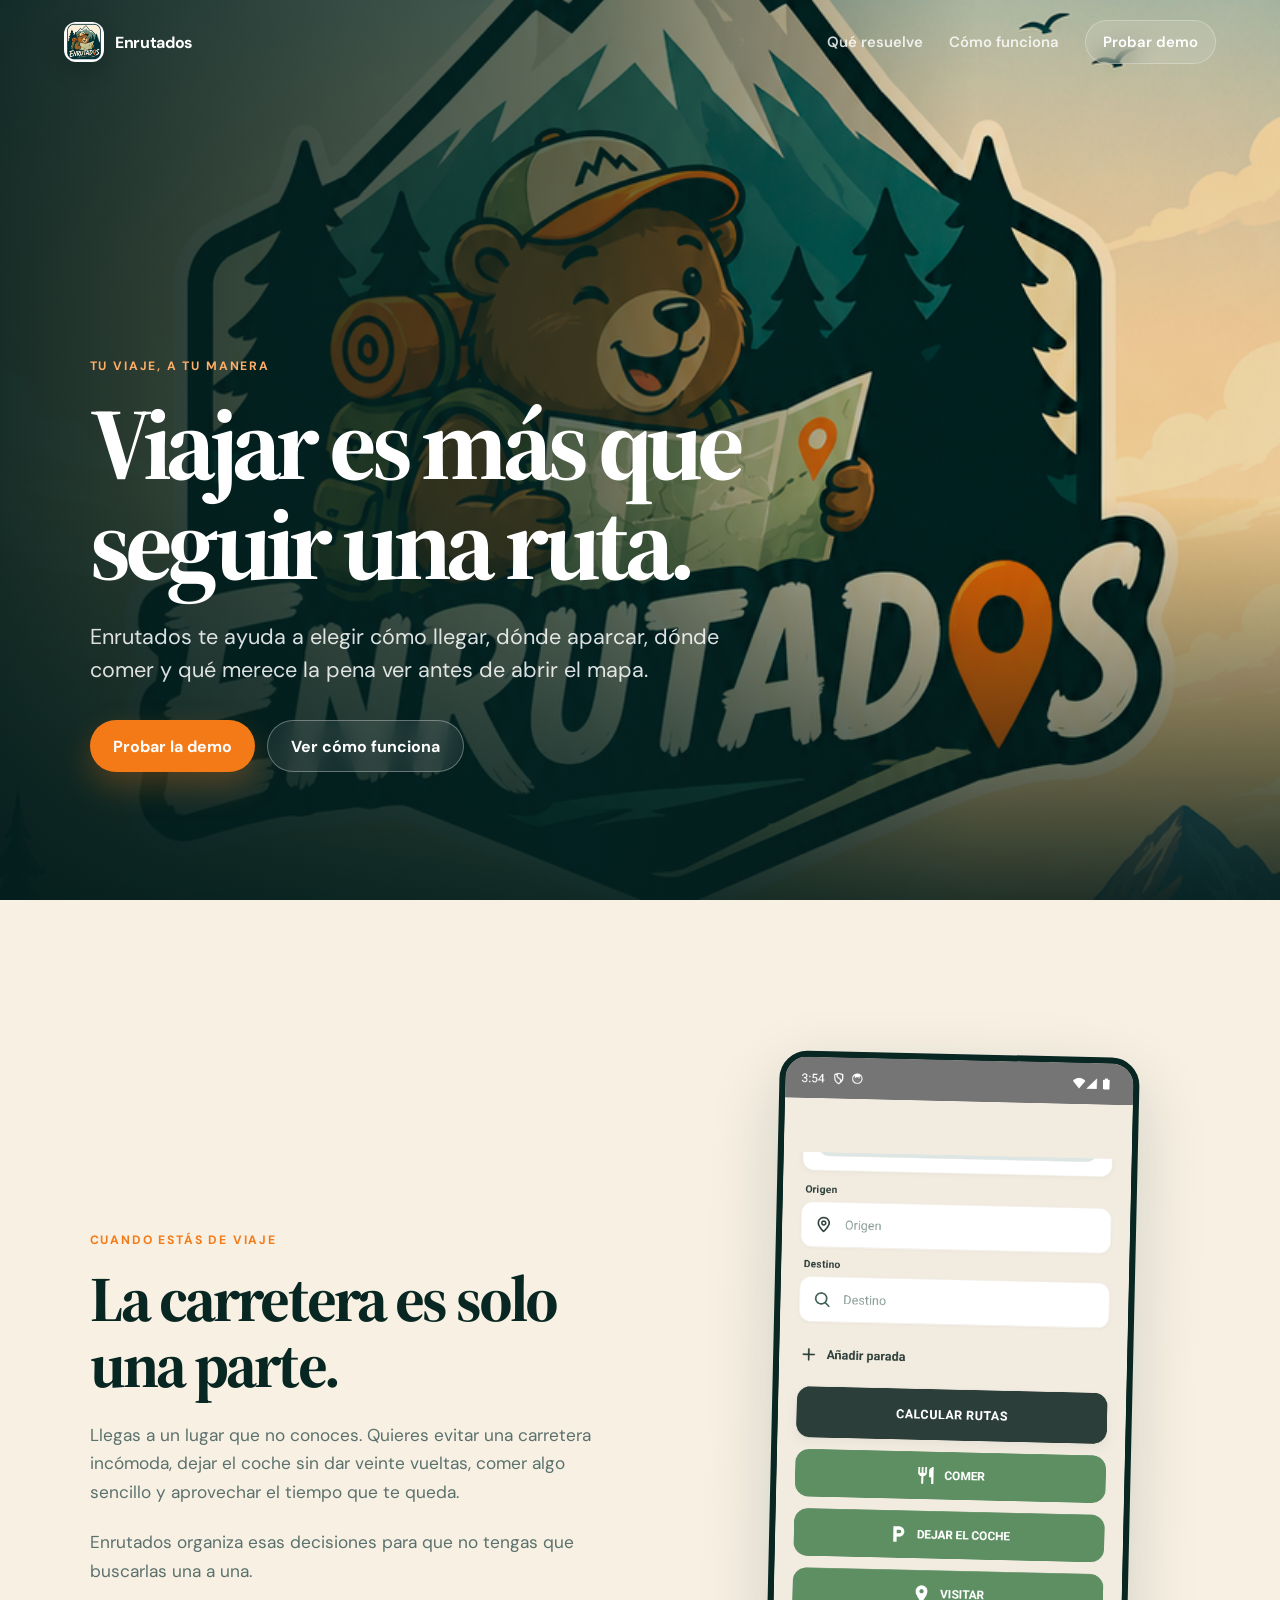
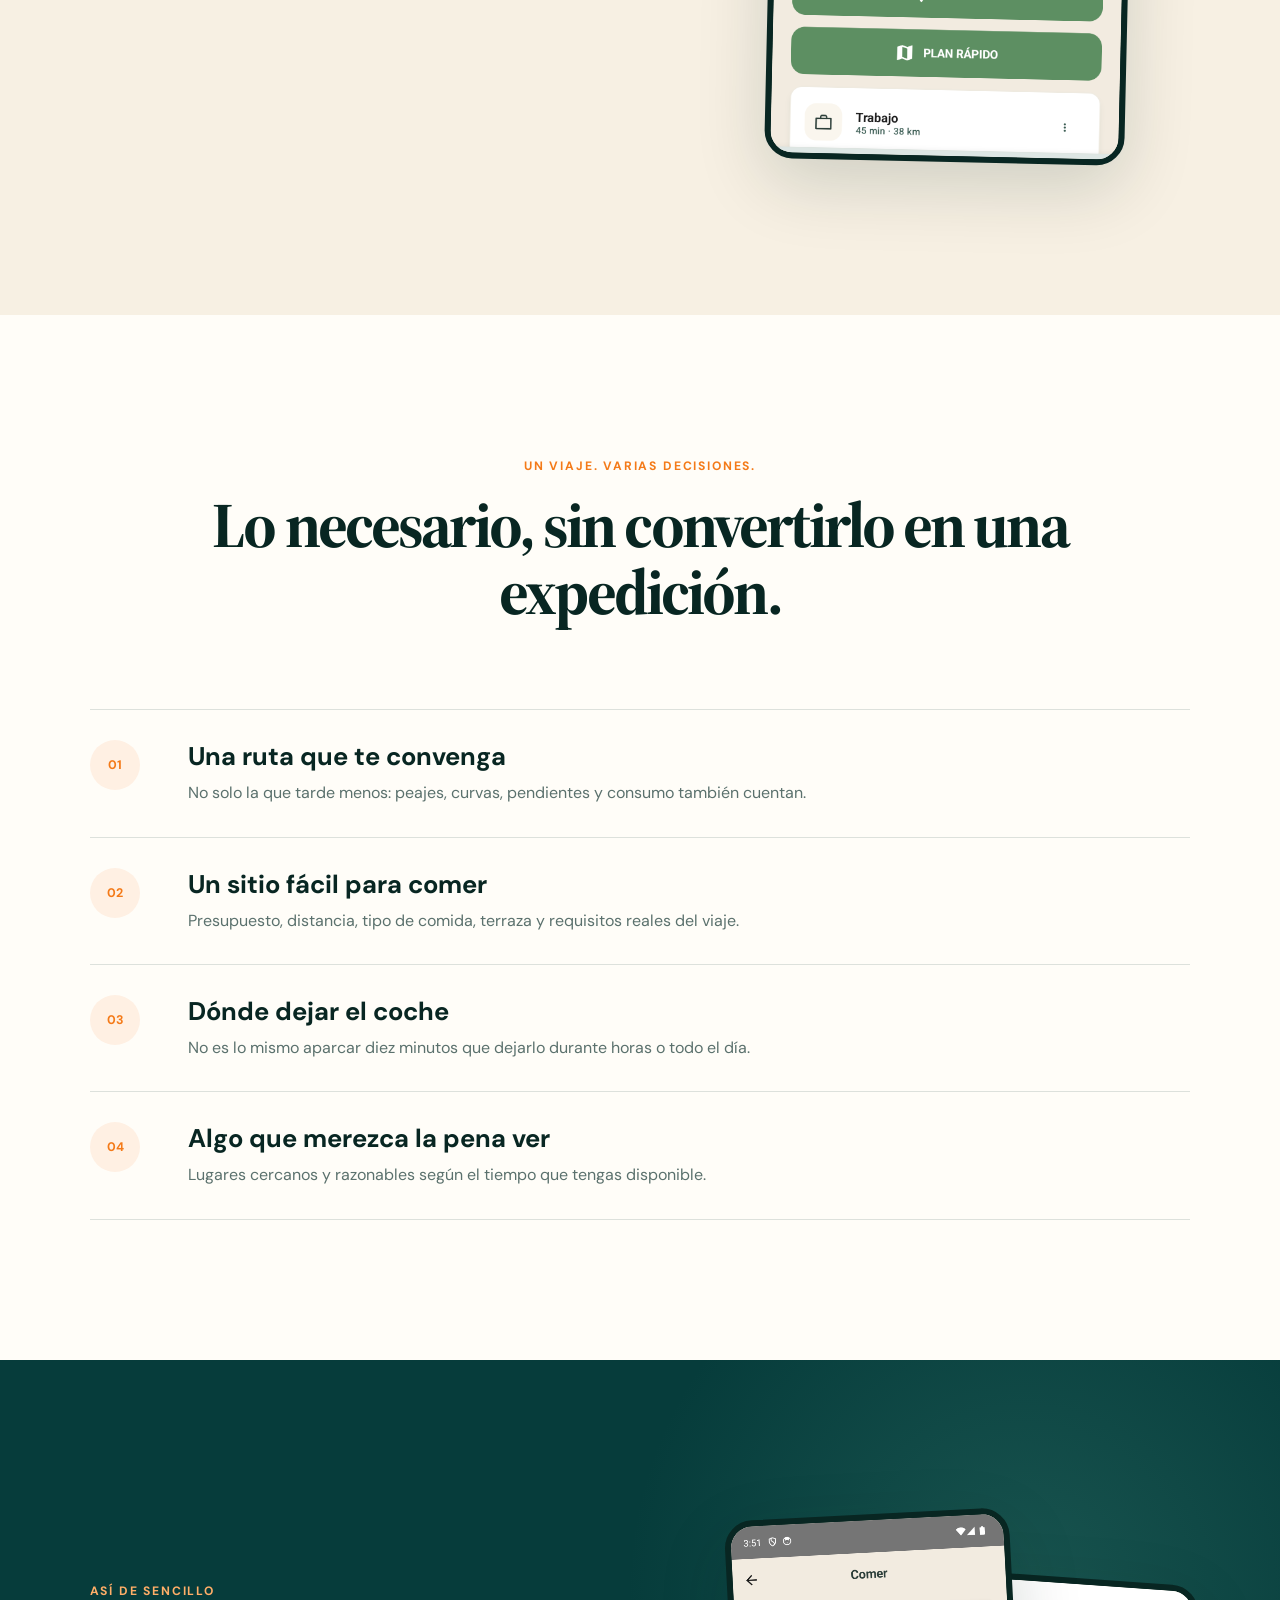
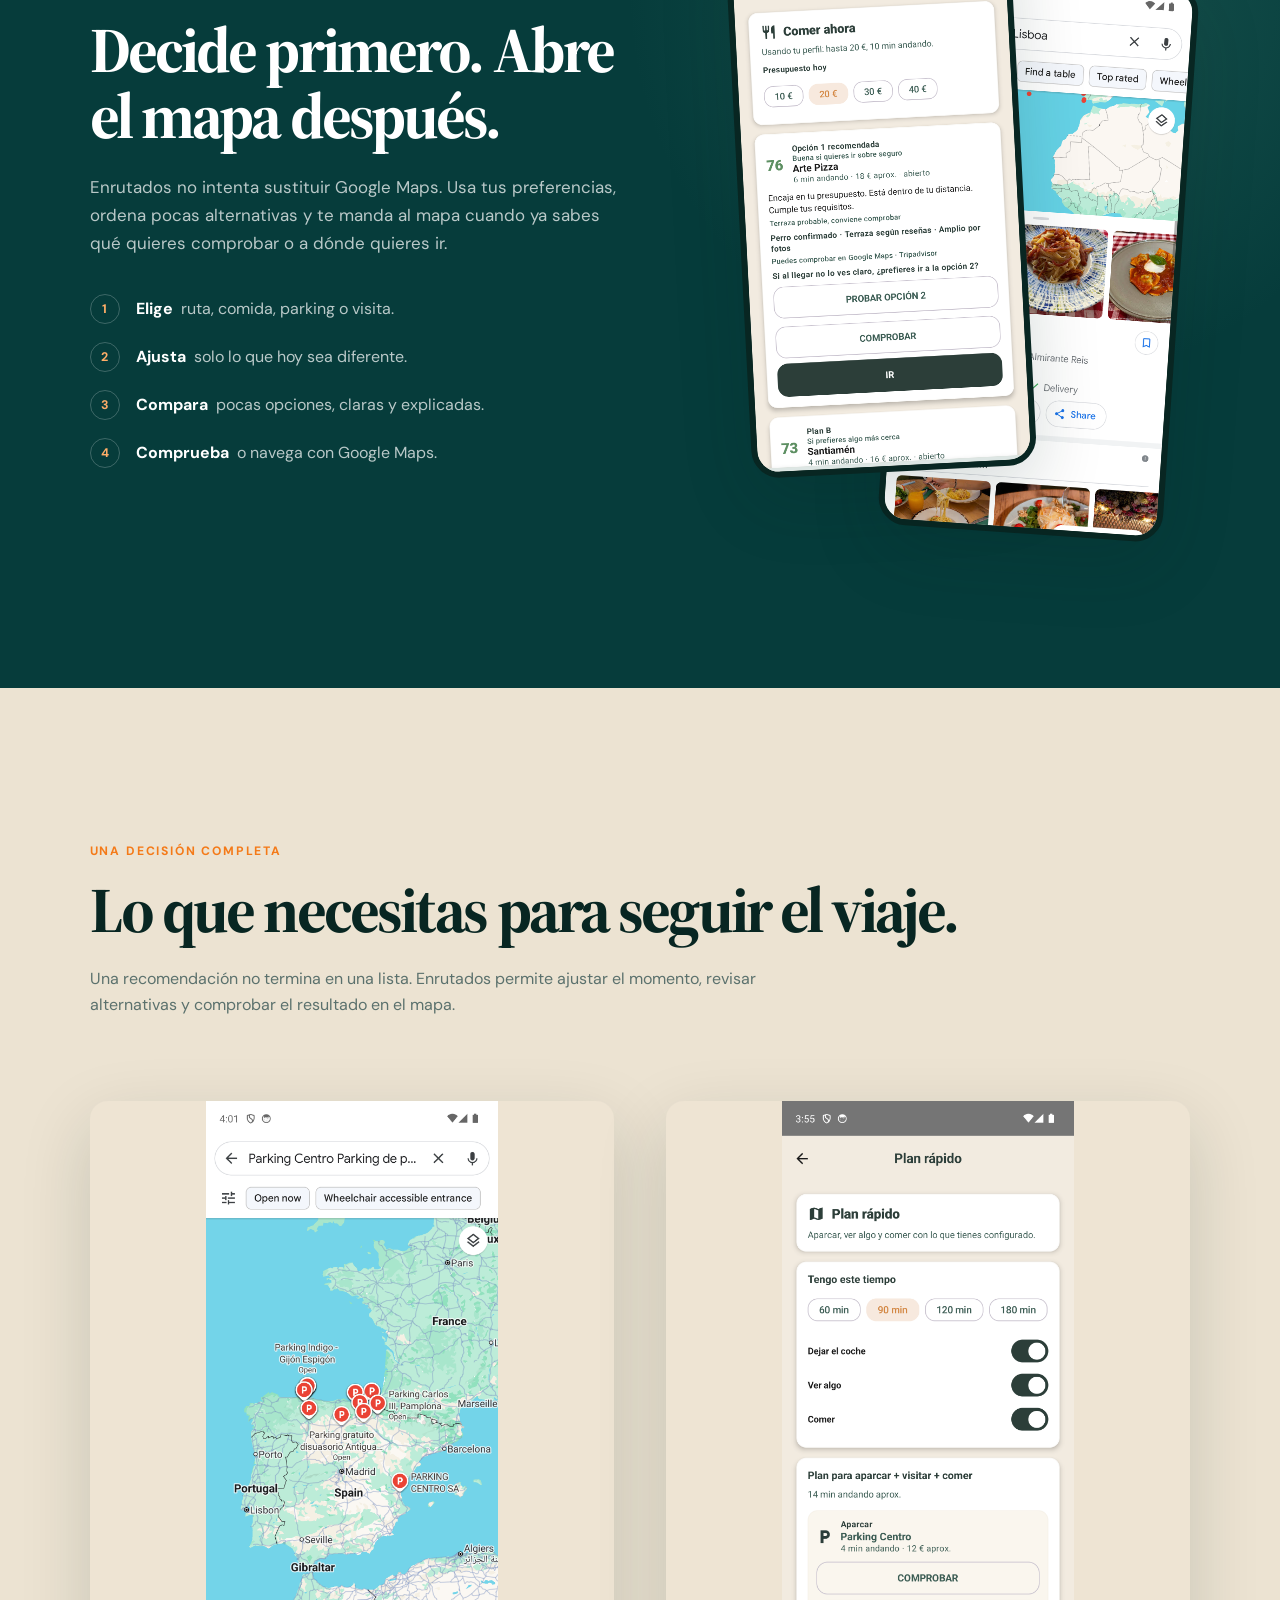
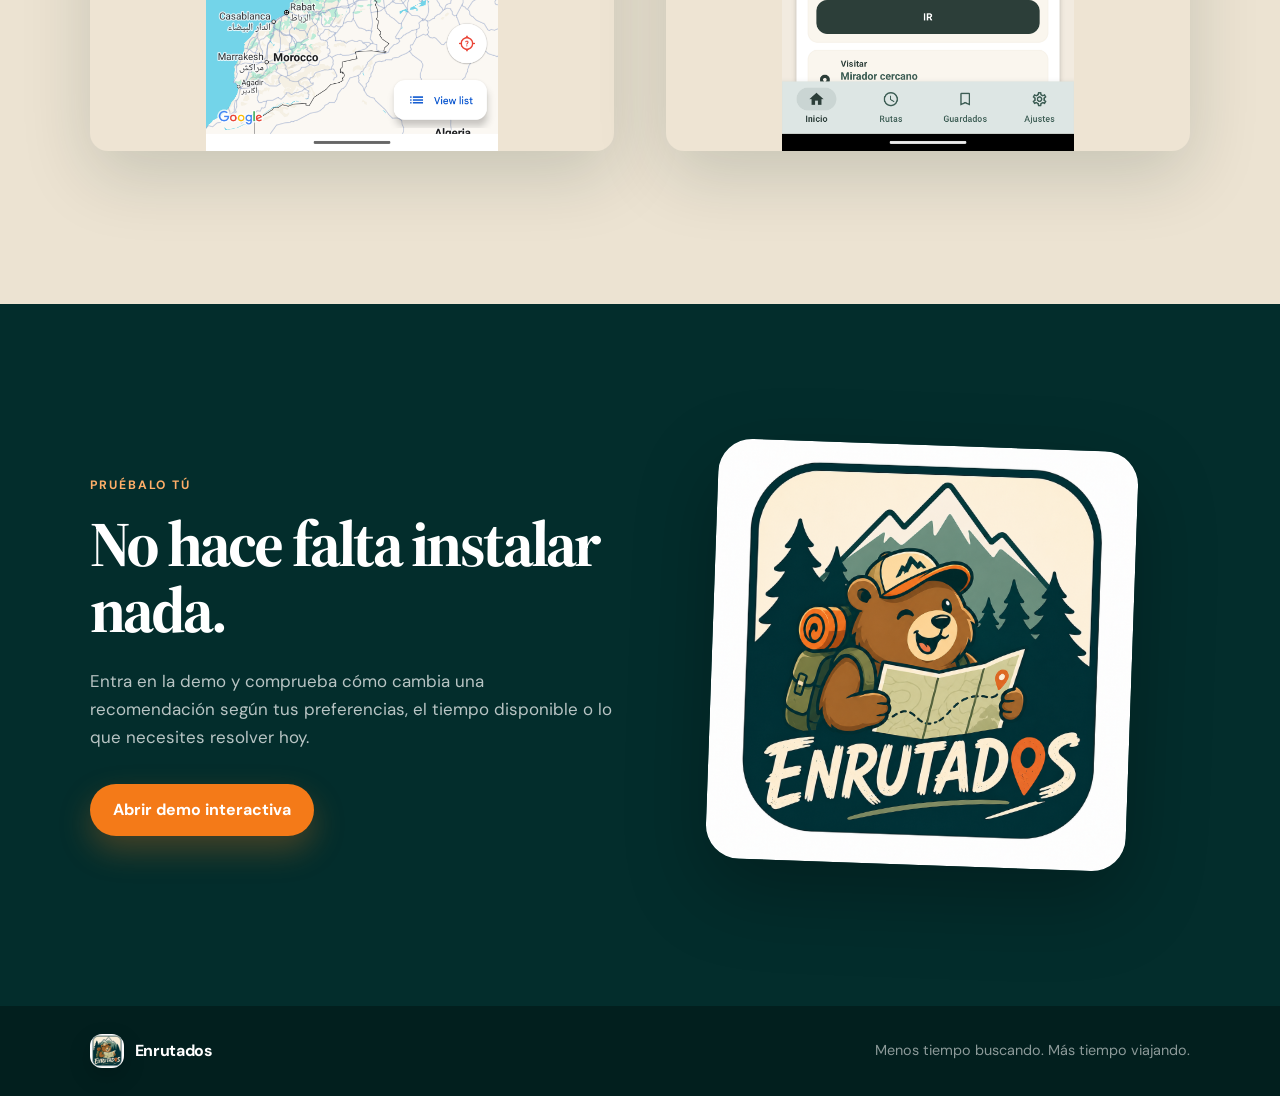
==== index.html @ e5236e79 "Add files via upload" ====
<!doctype html>
<html lang="es">
  <head>
    <meta charset="utf-8" />
    <meta name="viewport" content="width=device-width, initial-scale=1" />
    <meta
      name="description"
      content="Enrutados te ayuda a elegir cómo llegar, dónde aparcar, dónde comer y qué ver cerca antes de abrir el mapa."
    />
    <meta property="og:title" content="Enrutados" />
    <meta
      property="og:description"
      content="Viajar es más que seguir una ruta. Decide cómo llegar, dónde aparcar, dónde comer y qué ver cerca."
    />
    <meta property="og:image" content="assets/enrutados-hero-illustration.png" />
    <title>Enrutados | Viajar es más que seguir una ruta</title>
    <link rel="preconnect" href="https://fonts.googleapis.com" />
    <link rel="preconnect" href="https://fonts.gstatic.com" crossorigin />
    <link
      href="https://fonts.googleapis.com/css2?family=DM+Sans:wght@400;500;600;700&family=Source+Serif+4:opsz,wght@8..60,700&display=swap"
      rel="stylesheet"
    />
    <link rel="stylesheet" href="styles.css" />
  </head>
  <body>
    <header class="site-header">
      <a class="brand" href="#inicio" aria-label="Volver al inicio">
        <img src="assets/enrutados-logo-illustration.png" alt="" />
        <span>Enrutados</span>
      </a>

      <nav aria-label="Navegación principal">
        <a href="#viaje">Qué resuelve</a>
        <a href="#como-funciona">Cómo funciona</a>
        <a class="nav-cta" href="demo.html">Probar demo</a>
      </nav>
    </header>

    <main id="inicio">
      <section class="hero">
        <div class="hero-media" aria-hidden="true"></div>

        <div class="hero-content">
          <p class="eyebrow light">Tu viaje, a tu manera</p>
          <h1>Viajar es más que seguir una ruta.</h1>
          <p class="hero-lead">
            Enrutados te ayuda a elegir cómo llegar, dónde aparcar, dónde comer
            y qué merece la pena ver antes de abrir el mapa.
          </p>
          <div class="hero-actions">
            <a class="button primary" href="demo.html">Probar la demo</a>
            <a class="button ghost" href="#viaje">Ver cómo funciona</a>
          </div>
        </div>
      </section>

      <section class="intro" id="viaje">
        <div class="intro-copy">
          <p class="eyebrow">Cuando estás de viaje</p>
          <h2>La carretera es solo una parte.</h2>
          <p>
            Llegas a un lugar que no conoces. Quieres evitar una carretera
            incómoda, dejar el coche sin dar veinte vueltas, comer algo sencillo
            y aprovechar el tiempo que te queda.
          </p>
          <p>
            Enrutados organiza esas decisiones para que no tengas que buscarlas
            una a una.
          </p>
        </div>

        <figure class="intro-shot">
          <img src="assets/acciones.png" alt="Pantalla principal de Enrutados" />
        </figure>
      </section>

      <section class="decisions" aria-labelledby="decisions-title">
        <div class="section-heading centered">
          <p class="eyebrow">Un viaje. Varias decisiones.</p>
          <h2 id="decisions-title">Lo necesario, sin convertirlo en una expedición.</h2>
        </div>

        <div class="decision-list">
          <article>
            <div class="decision-icon">01</div>
            <div>
              <h3>Una ruta que te convenga</h3>
              <p>No solo la que tarde menos: peajes, curvas, pendientes y consumo también cuentan.</p>
            </div>
          </article>

          <article>
            <div class="decision-icon">02</div>
            <div>
              <h3>Un sitio fácil para comer</h3>
              <p>Presupuesto, distancia, tipo de comida, terraza y requisitos reales del viaje.</p>
            </div>
          </article>

          <article>
            <div class="decision-icon">03</div>
            <div>
              <h3>Dónde dejar el coche</h3>
              <p>No es lo mismo aparcar diez minutos que dejarlo durante horas o todo el día.</p>
            </div>
          </article>

          <article>
            <div class="decision-icon">04</div>
            <div>
              <h3>Algo que merezca la pena ver</h3>
              <p>Lugares cercanos y razonables según el tiempo que tengas disponible.</p>
            </div>
          </article>
        </div>
      </section>

      <section class="journey" id="como-funciona">
        <div class="journey-copy">
          <p class="eyebrow light">Así de sencillo</p>
          <h2>Decide primero. Abre el mapa después.</h2>
          <p>
            Enrutados no intenta sustituir Google Maps. Usa tus preferencias,
            ordena pocas alternativas y te manda al mapa cuando ya sabes qué
            quieres comprobar o a dónde quieres ir.
          </p>

          <ol class="steps">
            <li><span>1</span><strong>Elige</strong> ruta, comida, parking o visita.</li>
            <li><span>2</span><strong>Ajusta</strong> solo lo que hoy sea diferente.</li>
            <li><span>3</span><strong>Compara</strong> pocas opciones, claras y explicadas.</li>
            <li><span>4</span><strong>Comprueba</strong> o navega con Google Maps.</li>
          </ol>
        </div>

        <div class="journey-gallery">
          <figure class="phone-card phone-card-main">
            <img src="assets/food.png" alt="Ajustes de comida en Enrutados" />
          </figure>
          <figure class="phone-card phone-card-secondary">
            <img src="assets/food-map.png" alt="Opciones de comida comprobadas en el mapa" />
          </figure>
        </div>
      </section>

      <section class="example">
        <div class="section-heading">
          <p class="eyebrow">Una decisión completa</p>
          <h2>Lo que necesitas para seguir el viaje.</h2>
          <p>
            Una recomendación no termina en una lista. Enrutados permite ajustar
            el momento, revisar alternativas y comprobar el resultado en el mapa.
          </p>
        </div>

        <div class="example-grid">
          <figure class="large-shot">
            <img src="assets/parking-map.png" alt="Alternativas de aparcamiento en el mapa" />
          </figure>
          <figure class="large-shot">
            <img src="assets/plan.png" alt="Plan rápido de ruta, comida, parking y visita" />
          </figure>
        </div>
      </section>

      <section class="demo-cta">
        <div class="demo-copy">
          <p class="eyebrow light">Pruébalo tú</p>
          <h2>No hace falta instalar nada.</h2>
          <p>
            Entra en la demo y comprueba cómo cambia una recomendación según tus
            preferencias, el tiempo disponible o lo que necesites resolver hoy.
          </p>
          <a class="button primary" href="demo.html">Abrir demo interactiva</a>
        </div>

        <figure class="demo-bear">
          <img src="assets/enrutados-logo-illustration.png" alt="Oso viajero de Enrutados consultando un mapa" />
        </figure>
      </section>
    </main>

    <footer>
      <a class="brand footer-brand" href="#inicio">
        <img src="assets/enrutados-logo-illustration.png" alt="" />
        <span>Enrutados</span>
      </a>
      <p>Menos tiempo buscando. Más tiempo viajando.</p>
    </footer>
  </body>
</html>
---- styles.css ----
:root {
  --ink: #123a36;
  --ink-strong: #082622;
  --muted: #5b716d;
  --cream: #f7f0e3;
  --paper: #fffdf8;
  --soft: #ece3d2;
  --line: rgba(18, 58, 54, 0.14);
  --orange: #f47a18;
  --orange-dark: #d95f08;
  --deep: #063c3b;
  --deep-2: #032d2c;
  --shadow: 0 24px 70px rgba(8, 38, 34, 0.16);
}

* {
  box-sizing: border-box;
}

html {
  scroll-behavior: smooth;
}

body {
  margin: 0;
  color: var(--ink);
  background: var(--paper);
  font-family: "DM Sans", system-ui, -apple-system, BlinkMacSystemFont, "Segoe UI", sans-serif;
}

img {
  display: block;
  width: 100%;
}

a {
  color: inherit;
  text-decoration: none;
}

p {
  margin: 0;
  color: var(--muted);
  line-height: 1.65;
}

h1,
h2,
h3 {
  margin: 0;
  color: var(--ink-strong);
}

.site-header {
  position: absolute;
  z-index: 20;
  top: 0;
  left: 0;
  display: flex;
  width: 100%;
  align-items: center;
  justify-content: space-between;
  padding: 20px clamp(20px, 5vw, 76px);
  color: white;
}

.brand {
  display: inline-flex;
  align-items: center;
  gap: 11px;
  font-weight: 700;
  letter-spacing: -0.02em;
}

.brand img {
  width: 40px;
  height: 40px;
  border-radius: 12px;
  object-fit: cover;
  box-shadow: 0 8px 22px rgba(0, 0, 0, 0.18);
}

.site-header nav {
  display: flex;
  align-items: center;
  gap: 26px;
  font-size: 0.93rem;
  font-weight: 600;
}

.site-header nav > a:not(.nav-cta) {
  color: rgba(255, 255, 255, 0.82);
}

.site-header nav > a:not(.nav-cta):hover {
  color: white;
}

.nav-cta {
  padding: 11px 17px;
  border: 1px solid rgba(255, 255, 255, 0.28);
  border-radius: 999px;
  background: rgba(255, 255, 255, 0.1);
  backdrop-filter: blur(12px);
}

.hero {
  position: relative;
  display: grid;
  min-height: min(900px, 100svh);
  align-items: end;
  overflow: hidden;
  color: white;
  background: var(--deep);
}

.hero-media {
  position: absolute;
  inset: 0;
  background:
    linear-gradient(90deg, rgba(3, 30, 29, 0.92) 0%, rgba(3, 36, 35, 0.62) 46%, rgba(3, 36, 35, 0.08) 76%),
    linear-gradient(0deg, rgba(3, 26, 25, 0.88) 0%, transparent 45%),
    url("assets/enrutados-hero-illustration.png") center 32% / cover no-repeat;
  transform: scale(1.01);
}

.hero-content {
  position: relative;
  z-index: 2;
  width: min(760px, calc(100% - 40px));
  margin-left: clamp(20px, 7vw, 110px);
  padding: 170px 0 clamp(72px, 10vw, 128px);
}

.eyebrow {
  margin-bottom: 16px;
  color: var(--orange);
  font-size: 0.76rem;
  font-weight: 700;
  letter-spacing: 0.15em;
  text-transform: uppercase;
}

.eyebrow.light {
  color: #ffae68;
}

.hero h1 {
  max-width: 760px;
  color: white;
  font-family: "Source Serif 4", Georgia, serif;
  font-size: clamp(3.7rem, 8vw, 7rem);
  line-height: 0.98;
  letter-spacing: -0.055em;
}

.hero-lead {
  max-width: 650px;
  margin-top: 28px;
  color: rgba(255, 255, 255, 0.86);
  font-size: clamp(1.1rem, 2vw, 1.35rem);
  line-height: 1.5;
}

.hero-actions {
  display: flex;
  flex-wrap: wrap;
  gap: 12px;
  margin-top: 34px;
}

.button {
  display: inline-flex;
  min-height: 52px;
  align-items: center;
  justify-content: center;
  padding: 0 23px;
  border-radius: 999px;
  font-weight: 700;
  transition: transform 160ms ease, box-shadow 160ms ease, background 160ms ease;
}

.button:hover {
  transform: translateY(-2px);
}

.button.primary {
  color: white;
  background: var(--orange);
  box-shadow: 0 14px 32px rgba(244, 122, 24, 0.28);
}

.button.primary:hover {
  background: var(--orange-dark);
}

.button.ghost {
  border: 1px solid rgba(255, 255, 255, 0.32);
  color: white;
  background: rgba(255, 255, 255, 0.08);
  backdrop-filter: blur(10px);
}

.intro {
  display: grid;
  grid-template-columns: minmax(0, 0.95fr) minmax(260px, 420px);
  gap: clamp(54px, 9vw, 130px);
  align-items: center;
  padding: clamp(88px, 12vw, 160px) clamp(22px, 7vw, 110px);
  background: var(--cream);
}

.intro-copy {
  max-width: 700px;
}

.intro h2,
.section-heading h2,
.journey h2,
.demo-cta h2 {
  font-family: "Source Serif 4", Georgia, serif;
  font-size: clamp(2.6rem, 5vw, 5rem);
  line-height: 1.04;
  letter-spacing: -0.045em;
}

.intro-copy > p:not(.eyebrow) {
  max-width: 62ch;
  margin-top: 22px;
  font-size: 1.08rem;
}

.intro-shot,
.phone-card,
.large-shot {
  margin: 0;
  overflow: hidden;
  border: 6px solid var(--ink-strong);
  border-radius: 28px;
  background: var(--ink-strong);
  box-shadow: var(--shadow);
}

.intro-shot {
  justify-self: center;
  width: min(100%, 360px);
  transform: rotate(1.3deg);
}

.intro-shot img,
.phone-card img {
  aspect-ratio: 9 / 18;
  object-fit: cover;
  object-position: top;
  background: #eee5d5;
}

.decisions {
  padding: clamp(88px, 11vw, 150px) clamp(22px, 7vw, 110px);
}

.section-heading {
  max-width: 880px;
}

.section-heading.centered {
  margin: 0 auto;
  text-align: center;
}

.decision-list {
  display: grid;
  max-width: 1100px;
  margin: clamp(52px, 7vw, 84px) auto 0;
  border-top: 1px solid var(--line);
}

.decision-list article {
  display: grid;
  grid-template-columns: 74px 1fr;
  gap: 24px;
  padding: 30px 0;
  border-bottom: 1px solid var(--line);
}

.decision-icon {
  display: grid;
  width: 50px;
  height: 50px;
  place-items: center;
  border-radius: 50%;
  color: var(--orange);
  background: #fff0e3;
  font-size: 0.78rem;
  font-weight: 700;
}

.decision-list h3 {
  margin-bottom: 7px;
  font-size: clamp(1.3rem, 2vw, 1.65rem);
}

.decision-list p {
  max-width: 70ch;
}

.journey {
  display: grid;
  grid-template-columns: minmax(0, 0.95fr) minmax(360px, 0.85fr);
  gap: clamp(54px, 8vw, 110px);
  align-items: center;
  overflow: hidden;
  padding: clamp(90px, 12vw, 160px) clamp(22px, 7vw, 110px);
  color: white;
  background:
    radial-gradient(circle at 80% 25%, rgba(65, 136, 123, 0.32), transparent 32%),
    var(--deep);
}

.journey h2 {
  color: white;
}

.journey-copy > p:not(.eyebrow) {
  max-width: 62ch;
  margin-top: 24px;
  color: rgba(255, 255, 255, 0.72);
  font-size: 1.06rem;
}

.steps {
  display: grid;
  gap: 18px;
  margin: 36px 0 0;
  padding: 0;
  list-style: none;
}

.steps li {
  display: grid;
  grid-template-columns: 38px auto 1fr;
  gap: 8px;
  align-items: center;
  color: rgba(255, 255, 255, 0.72);
}

.steps li span {
  display: grid;
  width: 30px;
  height: 30px;
  place-items: center;
  border: 1px solid rgba(255, 255, 255, 0.22);
  border-radius: 50%;
  color: #ffae68;
  font-size: 0.78rem;
  font-weight: 700;
}

.steps strong {
  color: white;
}

.journey-gallery {
  position: relative;
  min-height: 620px;
}

.phone-card {
  position: absolute;
  width: min(285px, 70%);
}

.phone-card-main {
  z-index: 2;
  top: 0;
  left: 4%;
  transform: rotate(-3deg);
}

.phone-card-secondary {
  right: 2%;
  bottom: 0;
  transform: rotate(4deg);
}

.example {
  padding: clamp(90px, 12vw, 160px) clamp(22px, 7vw, 110px);
  background: var(--soft);
}

.example .section-heading p:not(.eyebrow) {
  max-width: 62ch;
  margin-top: 22px;
}

.example-grid {
  display: grid;
  grid-template-columns: repeat(2, minmax(0, 1fr));
  gap: clamp(24px, 4vw, 52px);
  margin-top: clamp(48px, 7vw, 82px);
}

.large-shot {
  border-width: 0;
  border-radius: 18px;
  background: #eee4d3;
}

.large-shot img {
  height: 100%;
  max-height: 650px;
  object-fit: contain;
  object-position: top;
}

.demo-cta {
  display: grid;
  grid-template-columns: minmax(0, 0.9fr) minmax(280px, 420px);
  gap: clamp(46px, 8vw, 100px);
  align-items: center;
  padding: clamp(90px, 11vw, 145px) clamp(22px, 7vw, 110px);
  color: white;
  background: var(--deep-2);
}

.demo-cta h2 {
  color: white;
}

.demo-copy > p:not(.eyebrow) {
  max-width: 62ch;
  margin: 24px 0 32px;
  color: rgba(255, 255, 255, 0.72);
  font-size: 1.06rem;
}

.demo-bear {
  margin: 0;
  overflow: hidden;
  border-radius: 34px;
  box-shadow: 0 30px 80px rgba(0, 0, 0, 0.28);
  transform: rotate(2deg);
}

footer {
  display: flex;
  align-items: center;
  justify-content: space-between;
  gap: 24px;
  padding: 28px clamp(22px, 7vw, 110px);
  background: #021f1e;
}

.footer-brand {
  color: white;
}

.footer-brand img {
  width: 34px;
  height: 34px;
}

footer p {
  color: rgba(255, 255, 255, 0.55);
  font-size: 0.9rem;
}

@media (max-width: 900px) {
  .site-header nav > a:not(.nav-cta) {
    display: none;
  }

  .hero-media {
    background:
      linear-gradient(0deg, rgba(3, 29, 28, 0.95) 0%, rgba(3, 32, 31, 0.32) 70%),
      url("assets/enrutados-hero-illustration.png") center top / cover no-repeat;
  }

  .hero-content {
    margin: 0 auto;
  }

  .intro,
  .journey,
  .demo-cta {
    grid-template-columns: 1fr;
  }

  .intro-copy,
  .journey-copy,
  .demo-copy {
    max-width: 760px;
  }

  .journey-gallery {
    width: min(560px, 100%);
    margin: 20px auto 0;
  }

  .example-grid {
    grid-template-columns: 1fr;
  }

  .demo-bear {
    width: min(420px, 100%);
    justify-self: center;
  }
}

@media (max-width: 620px) {
  .site-header {
    padding-top: 14px;
  }

  .brand span {
    font-size: 0.95rem;
  }

  .nav-cta {
    padding: 9px 13px;
    font-size: 0.84rem;
  }

  .hero {
    min-height: 780px;
  }

  .hero-content {
    width: calc(100% - 36px);
    padding-bottom: 64px;
  }

  .hero h1 {
    font-size: clamp(3.25rem, 15vw, 4.6rem);
  }

  .hero-lead {
    font-size: 1.03rem;
  }

  .hero-actions {
    align-items: stretch;
    flex-direction: column;
  }

  .button {
    width: 100%;
  }

  .decision-list article {
    grid-template-columns: 52px 1fr;
    gap: 14px;
  }

  .decision-icon {
    width: 42px;
    height: 42px;
  }

  .journey-gallery {
    min-height: 490px;
  }

  .phone-card {
    width: 58%;
  }

  footer {
    align-items: flex-start;
    flex-direction: column;
  }
}

@media (prefers-reduced-motion: no-preference) {
  .hero-media {
    animation: hero-drift 16s ease-in-out infinite alternate;
  }

  @keyframes hero-drift {
    from {
      transform: scale(1.01);
    }

    to {
      transform: scale(1.055);
    }
  }
}
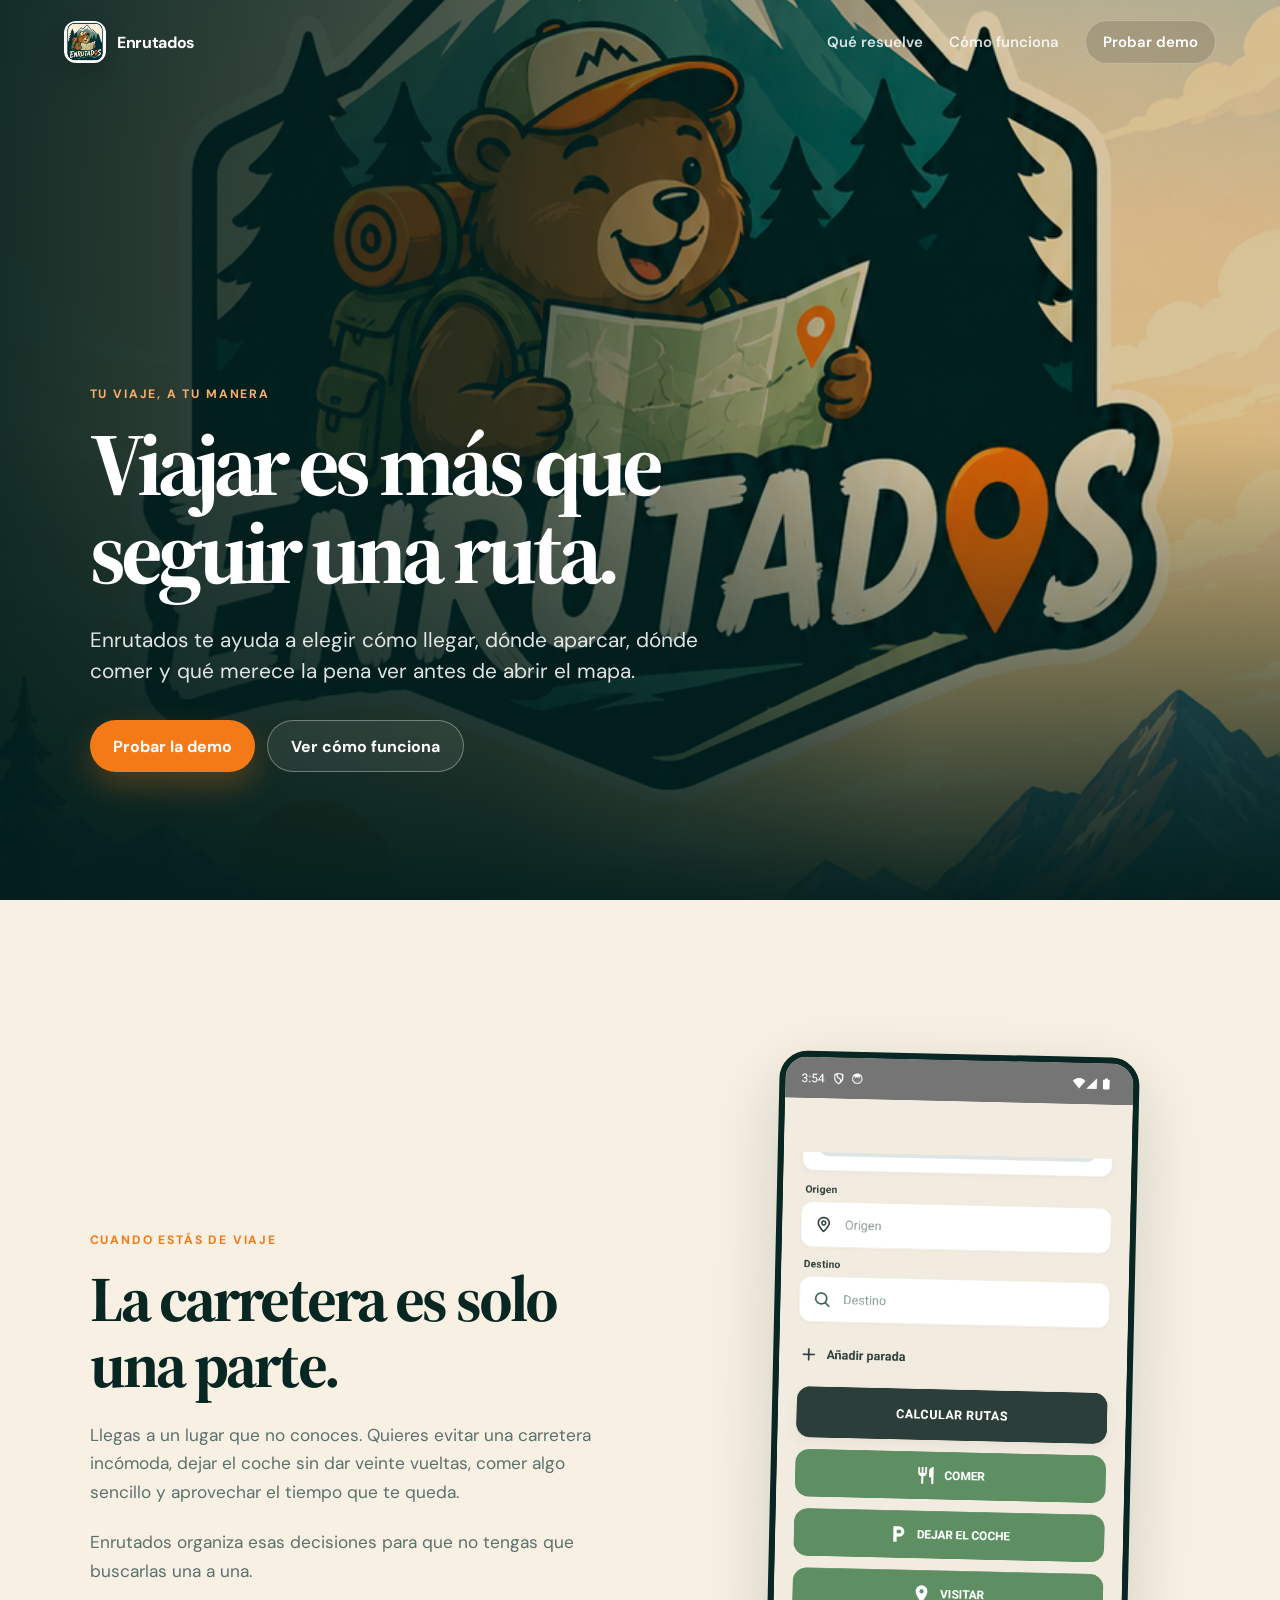
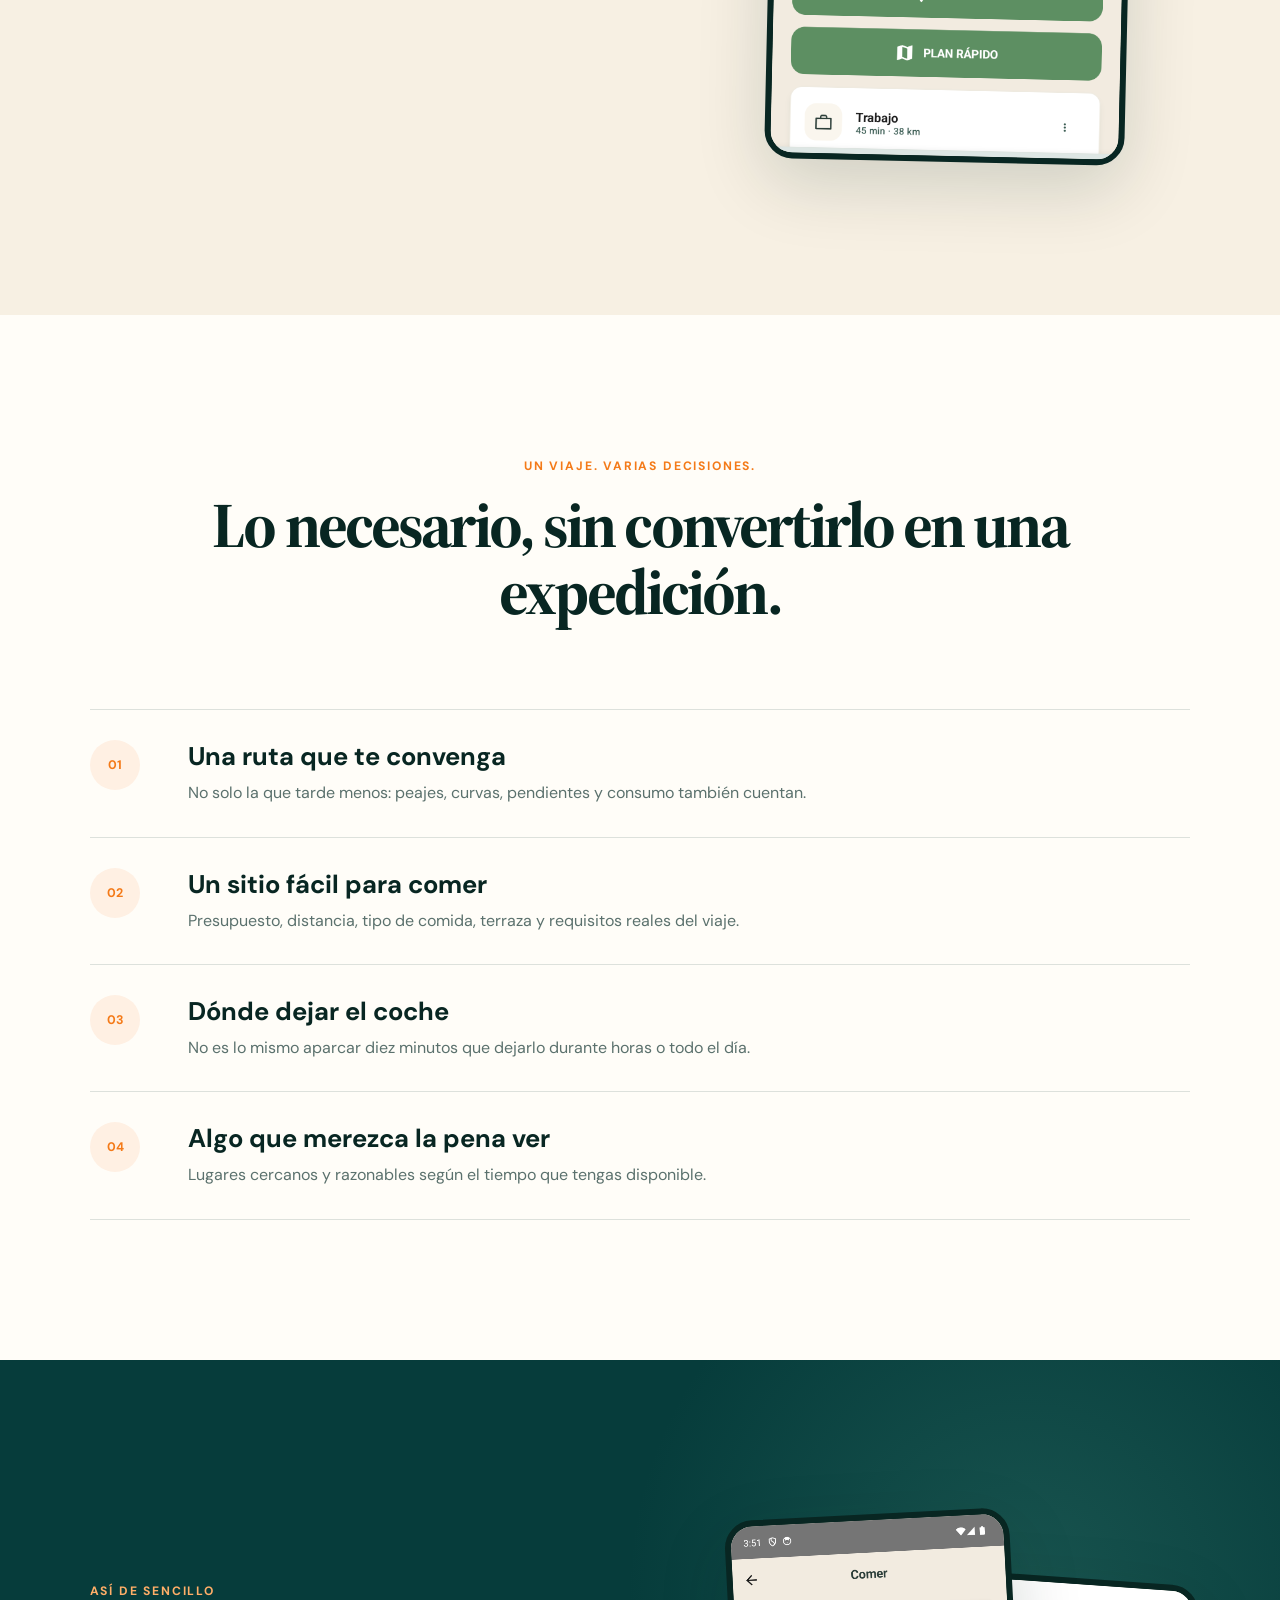
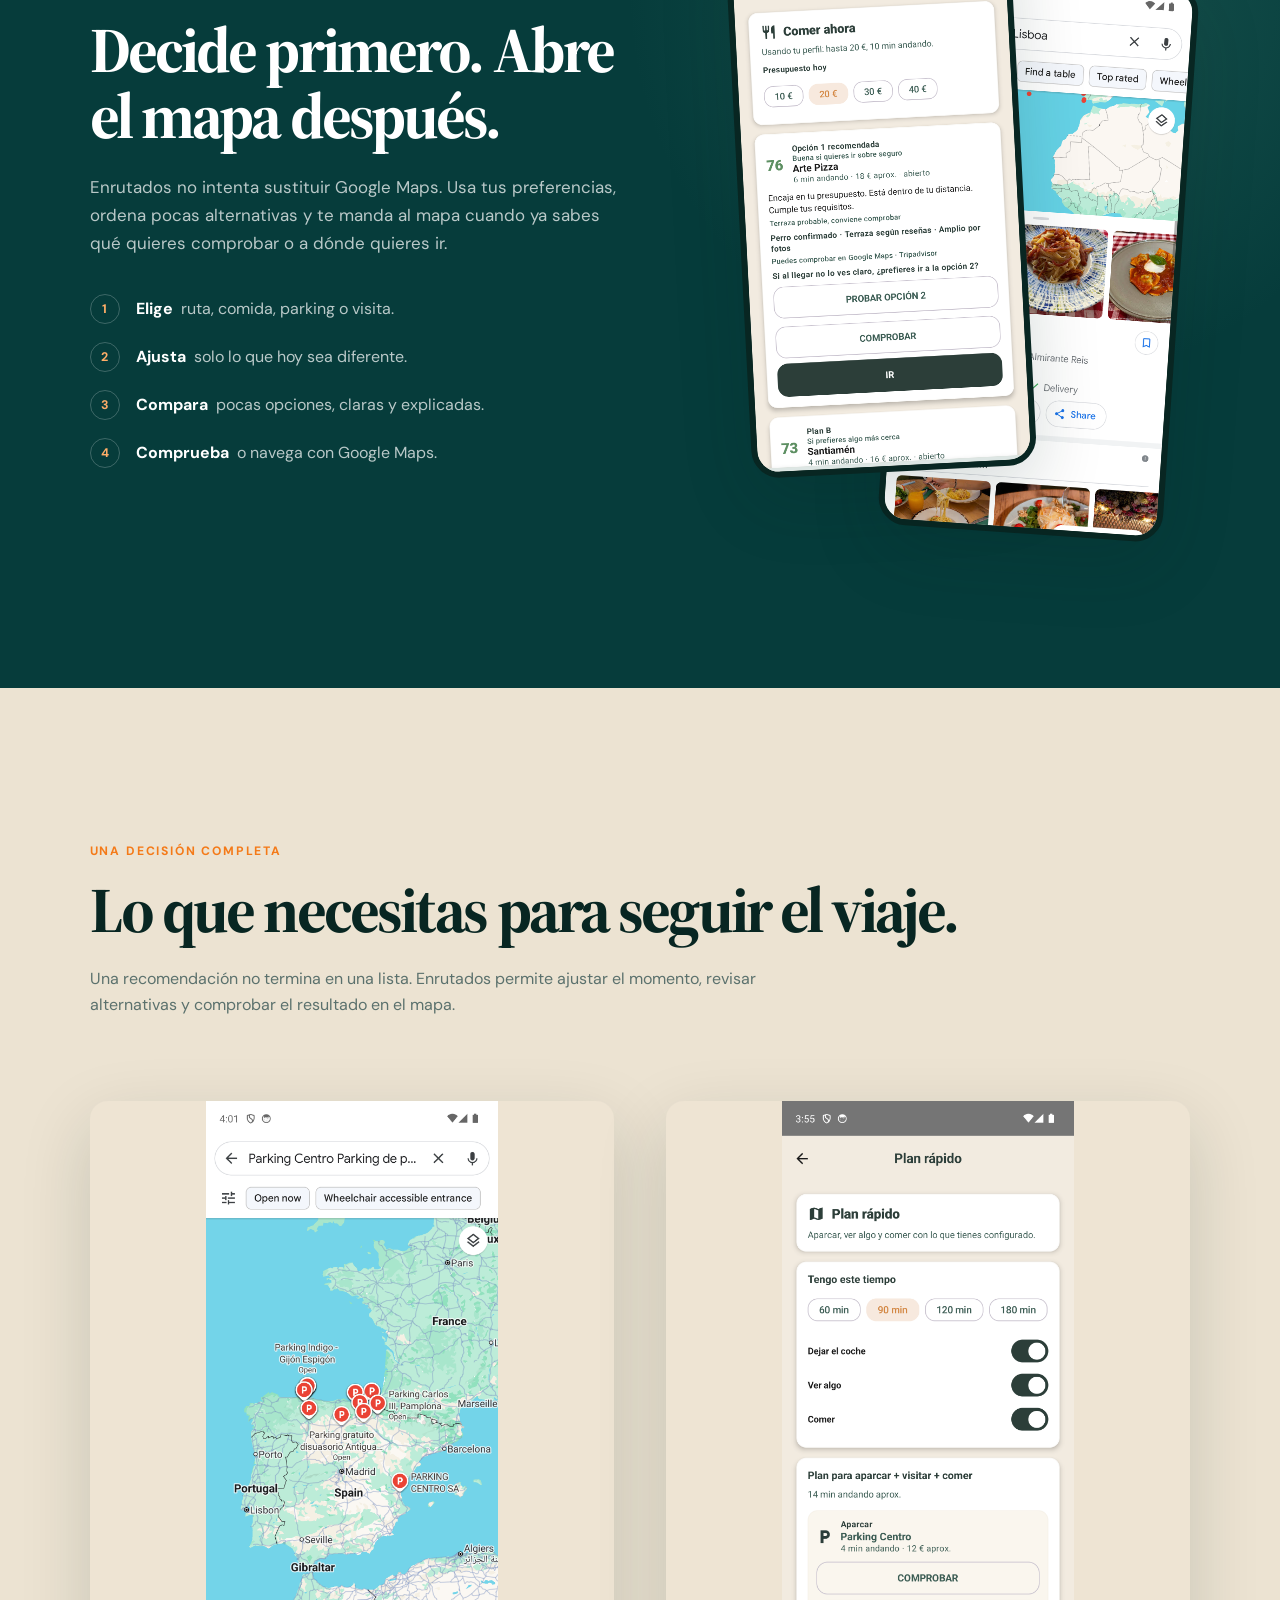
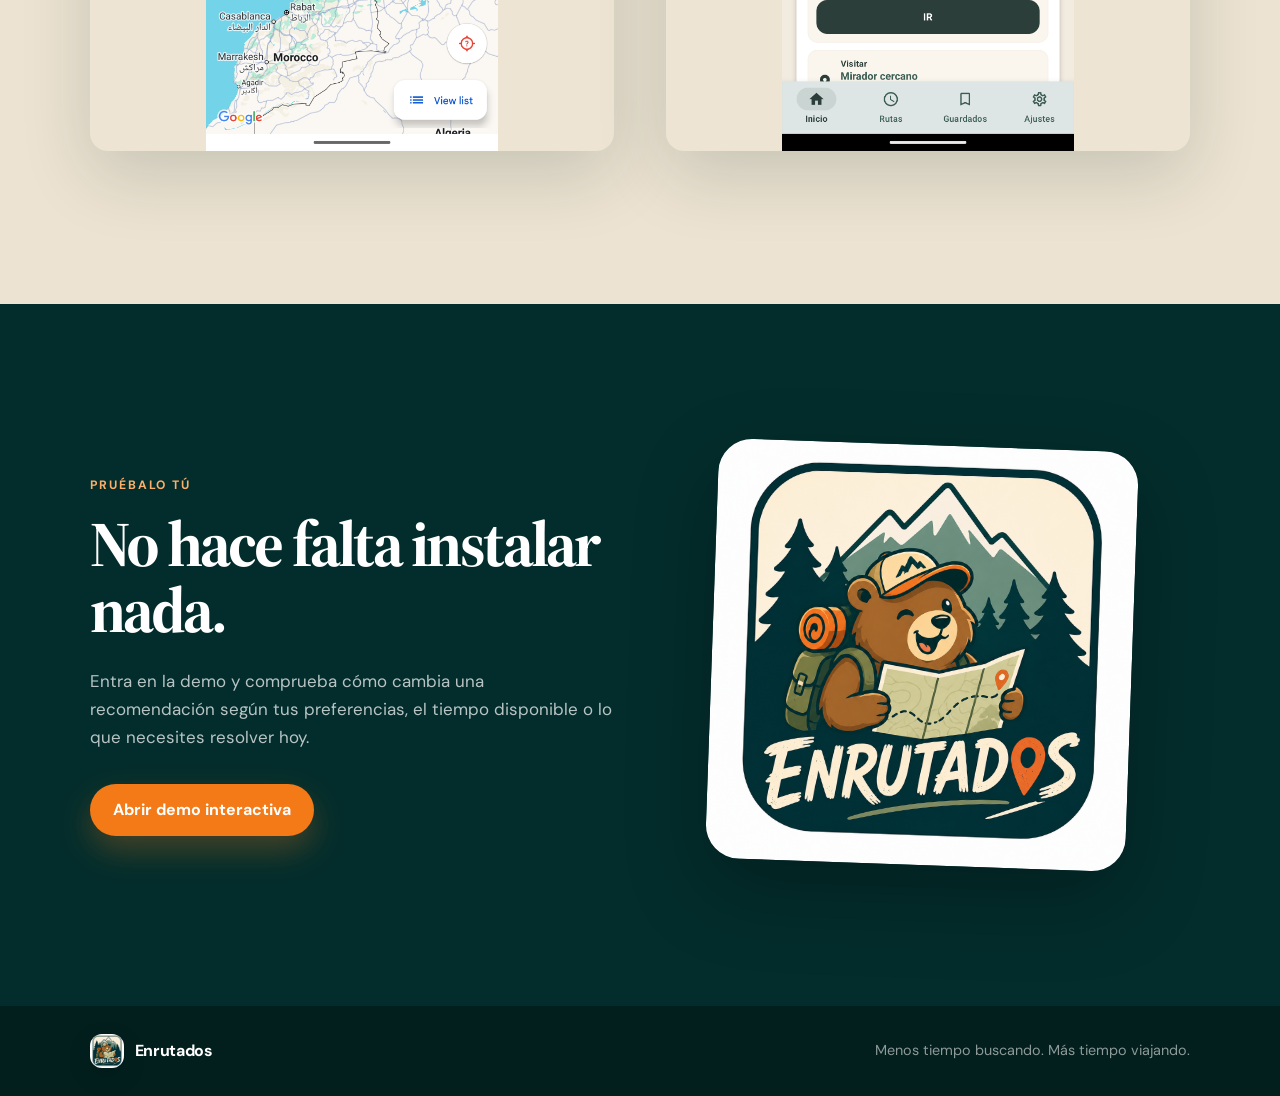
==== commit cf00ae06: "Add files via upload" ====
--- a/index.html
+++ b/index.html
@@ -12,7 +12,7 @@
       property="og:description"
       content="Viajar es más que seguir una ruta. Decide cómo llegar, dónde aparcar, dónde comer y qué ver cerca."
     />
-    <meta property="og:image" content="assets/enrutados-hero-illustration.png" />
+    <meta property="og:image" content="assets/enrutados-hero-vertical.png" />
     <title>Enrutados | Viajar es más que seguir una ruta</title>
     <link rel="preconnect" href="https://fonts.googleapis.com" />
     <link rel="preconnect" href="https://fonts.gstatic.com" crossorigin />
@@ -25,7 +25,7 @@
   <body>
     <header class="site-header">
       <a class="brand" href="#inicio" aria-label="Volver al inicio">
-        <img src="assets/enrutados-logo-illustration.png" alt="" />
+        <img src="assets/enrutados-logo-square.png" alt="" />
         <span>Enrutados</span>
       </a>
 
@@ -38,7 +38,8 @@
 
     <main id="inicio">
       <section class="hero">
-        <div class="hero-media" aria-hidden="true"></div>
+        <div class="hero-background" aria-hidden="true"></div>
+        <div class="hero-overlay" aria-hidden="true"></div>
 
         <div class="hero-content">
           <p class="eyebrow light">Tu viaje, a tu manera</p>
@@ -175,14 +176,14 @@
         </div>
 
         <figure class="demo-bear">
-          <img src="assets/enrutados-logo-illustration.png" alt="Oso viajero de Enrutados consultando un mapa" />
+          <img src="assets/enrutados-logo-square.png" alt="Oso viajero de Enrutados consultando un mapa" />
         </figure>
       </section>
     </main>
 
     <footer>
       <a class="brand footer-brand" href="#inicio">
-        <img src="assets/enrutados-logo-illustration.png" alt="" />
+        <img src="assets/enrutados-logo-square.png" alt="" />
         <span>Enrutados</span>
       </a>
       <p>Menos tiempo buscando. Más tiempo viajando.</p>
--- a/styles.css
+++ b/styles.css
@@ -13,13 +13,8 @@
   --shadow: 0 24px 70px rgba(8, 38, 34, 0.16);
 }
 
-* {
-  box-sizing: border-box;
-}
-
-html {
-  scroll-behavior: smooth;
-}
+* { box-sizing: border-box; }
+html { scroll-behavior: smooth; }
 
 body {
   margin: 0;
@@ -28,15 +23,8 @@
   font-family: "DM Sans", system-ui, -apple-system, BlinkMacSystemFont, "Segoe UI", sans-serif;
 }
 
-img {
-  display: block;
-  width: 100%;
-}
-
-a {
-  color: inherit;
-  text-decoration: none;
-}
+img { display: block; width: 100%; }
+a { color: inherit; text-decoration: none; }
 
 p {
   margin: 0;
@@ -44,9 +32,7 @@
   line-height: 1.65;
 }
 
-h1,
-h2,
-h3 {
+h1, h2, h3 {
   margin: 0;
   color: var(--ink-strong);
 }
@@ -73,8 +59,8 @@
 }
 
 .brand img {
-  width: 40px;
-  height: 40px;
+  width: 42px;
+  height: 42px;
   border-radius: 12px;
   object-fit: cover;
   box-shadow: 0 8px 22px rgba(0, 0, 0, 0.18);
@@ -89,45 +75,45 @@
 }
 
 .site-header nav > a:not(.nav-cta) {
-  color: rgba(255, 255, 255, 0.82);
-}
-
-.site-header nav > a:not(.nav-cta):hover {
-  color: white;
+  color: rgba(255, 255, 255, 0.84);
 }
 
 .nav-cta {
   padding: 11px 17px;
-  border: 1px solid rgba(255, 255, 255, 0.28);
+  border: 1px solid rgba(255, 255, 255, 0.3);
   border-radius: 999px;
-  background: rgba(255, 255, 255, 0.1);
+  background: rgba(0, 0, 0, 0.12);
   backdrop-filter: blur(12px);
 }
 
 .hero {
   position: relative;
   display: grid;
-  min-height: min(900px, 100svh);
+  min-height: 100svh;
   align-items: end;
   overflow: hidden;
   color: white;
   background: var(--deep);
 }
 
-.hero-media {
+.hero-background {
+  position: absolute;
+  inset: 0;
+  background: url("assets/enrutados-hero-vertical.png") center 38% / cover no-repeat;
+}
+
+.hero-overlay {
   position: absolute;
   inset: 0;
   background:
-    linear-gradient(90deg, rgba(3, 30, 29, 0.92) 0%, rgba(3, 36, 35, 0.62) 46%, rgba(3, 36, 35, 0.08) 76%),
-    linear-gradient(0deg, rgba(3, 26, 25, 0.88) 0%, transparent 45%),
-    url("assets/enrutados-hero-illustration.png") center 32% / cover no-repeat;
-  transform: scale(1.01);
+    linear-gradient(90deg, rgba(2, 31, 30, 0.92) 0%, rgba(2, 31, 30, 0.7) 39%, rgba(2, 31, 30, 0.16) 72%),
+    linear-gradient(0deg, rgba(2, 29, 28, 0.94) 0%, transparent 52%);
 }
 
 .hero-content {
   position: relative;
   z-index: 2;
-  width: min(760px, calc(100% - 40px));
+  width: min(720px, calc(100% - 40px));
   margin-left: clamp(20px, 7vw, 110px);
   padding: 170px 0 clamp(72px, 10vw, 128px);
 }
@@ -141,24 +127,22 @@
   text-transform: uppercase;
 }
 
-.eyebrow.light {
-  color: #ffae68;
-}
+.eyebrow.light { color: #ffae68; }
 
 .hero h1 {
-  max-width: 760px;
+  max-width: 720px;
   color: white;
   font-family: "Source Serif 4", Georgia, serif;
-  font-size: clamp(3.7rem, 8vw, 7rem);
+  font-size: clamp(3.7rem, 7vw, 6.6rem);
   line-height: 0.98;
   letter-spacing: -0.055em;
 }
 
 .hero-lead {
-  max-width: 650px;
+  max-width: 620px;
   margin-top: 28px;
-  color: rgba(255, 255, 255, 0.86);
-  font-size: clamp(1.1rem, 2vw, 1.35rem);
+  color: rgba(255, 255, 255, 0.88);
+  font-size: clamp(1.08rem, 2vw, 1.3rem);
   line-height: 1.5;
 }
 
@@ -177,12 +161,10 @@
   padding: 0 23px;
   border-radius: 999px;
   font-weight: 700;
-  transition: transform 160ms ease, box-shadow 160ms ease, background 160ms ease;
-}
-
-.button:hover {
-  transform: translateY(-2px);
-}
+  transition: transform 160ms ease, background 160ms ease;
+}
+
+.button:hover { transform: translateY(-2px); }
 
 .button.primary {
   color: white;
@@ -190,12 +172,10 @@
   box-shadow: 0 14px 32px rgba(244, 122, 24, 0.28);
 }
 
-.button.primary:hover {
-  background: var(--orange-dark);
-}
+.button.primary:hover { background: var(--orange-dark); }
 
 .button.ghost {
-  border: 1px solid rgba(255, 255, 255, 0.32);
+  border: 1px solid rgba(255, 255, 255, 0.34);
   color: white;
   background: rgba(255, 255, 255, 0.08);
   backdrop-filter: blur(10px);
@@ -210,9 +190,7 @@
   background: var(--cream);
 }
 
-.intro-copy {
-  max-width: 700px;
-}
+.intro-copy { max-width: 700px; }
 
 .intro h2,
 .section-heading h2,
@@ -259,14 +237,8 @@
   padding: clamp(88px, 11vw, 150px) clamp(22px, 7vw, 110px);
 }
 
-.section-heading {
-  max-width: 880px;
-}
-
-.section-heading.centered {
-  margin: 0 auto;
-  text-align: center;
-}
+.section-heading { max-width: 880px; }
+.section-heading.centered { margin: 0 auto; text-align: center; }
 
 .decision-list {
   display: grid;
@@ -300,9 +272,7 @@
   font-size: clamp(1.3rem, 2vw, 1.65rem);
 }
 
-.decision-list p {
-  max-width: 70ch;
-}
+.decision-list p { max-width: 70ch; }
 
 .journey {
   display: grid;
@@ -317,9 +287,7 @@
     var(--deep);
 }
 
-.journey h2 {
-  color: white;
-}
+.journey h2 { color: white; }
 
 .journey-copy > p:not(.eyebrow) {
   max-width: 62ch;
@@ -356,9 +324,7 @@
   font-weight: 700;
 }
 
-.steps strong {
-  color: white;
-}
+.steps strong { color: white; }
 
 .journey-gallery {
   position: relative;
@@ -423,9 +389,7 @@
   background: var(--deep-2);
 }
 
-.demo-cta h2 {
-  color: white;
-}
+.demo-cta h2 { color: white; }
 
 .demo-copy > p:not(.eyebrow) {
   max-width: 62ch;
@@ -451,14 +415,8 @@
   background: #021f1e;
 }
 
-.footer-brand {
-  color: white;
-}
-
-.footer-brand img {
-  width: 34px;
-  height: 34px;
-}
+.footer-brand { color: white; }
+.footer-brand img { width: 34px; height: 34px; }
 
 footer p {
   color: rgba(255, 255, 255, 0.55);
@@ -466,14 +424,15 @@
 }
 
 @media (max-width: 900px) {
-  .site-header nav > a:not(.nav-cta) {
-    display: none;
-  }
-
-  .hero-media {
+  .site-header nav > a:not(.nav-cta) { display: none; }
+
+  .hero-background {
+    background-position: center 25%;
+  }
+
+  .hero-overlay {
     background:
-      linear-gradient(0deg, rgba(3, 29, 28, 0.95) 0%, rgba(3, 32, 31, 0.32) 70%),
-      url("assets/enrutados-hero-illustration.png") center top / cover no-repeat;
+      linear-gradient(0deg, rgba(2, 29, 28, 0.97) 0%, rgba(2, 29, 28, 0.26) 72%);
   }
 
   .hero-content {
@@ -486,20 +445,12 @@
     grid-template-columns: 1fr;
   }
 
-  .intro-copy,
-  .journey-copy,
-  .demo-copy {
-    max-width: 760px;
-  }
-
   .journey-gallery {
     width: min(560px, 100%);
     margin: 20px auto 0;
   }
 
-  .example-grid {
-    grid-template-columns: 1fr;
-  }
+  .example-grid { grid-template-columns: 1fr; }
 
   .demo-bear {
     width: min(420px, 100%);
@@ -508,22 +459,15 @@
 }
 
 @media (max-width: 620px) {
-  .site-header {
-    padding-top: 14px;
-  }
-
-  .brand span {
-    font-size: 0.95rem;
-  }
+  .site-header { padding-top: 14px; }
+  .brand span { font-size: 0.95rem; }
 
   .nav-cta {
     padding: 9px 13px;
     font-size: 0.84rem;
   }
 
-  .hero {
-    min-height: 780px;
-  }
+  .hero { min-height: 790px; }
 
   .hero-content {
     width: calc(100% - 36px);
@@ -534,18 +478,14 @@
     font-size: clamp(3.25rem, 15vw, 4.6rem);
   }
 
-  .hero-lead {
-    font-size: 1.03rem;
-  }
+  .hero-lead { font-size: 1.03rem; }
 
   .hero-actions {
     align-items: stretch;
     flex-direction: column;
   }
 
-  .button {
-    width: 100%;
-  }
+  .button { width: 100%; }
 
   .decision-list article {
     grid-template-columns: 52px 1fr;
@@ -557,13 +497,8 @@
     height: 42px;
   }
 
-  .journey-gallery {
-    min-height: 490px;
-  }
-
-  .phone-card {
-    width: 58%;
-  }
+  .journey-gallery { min-height: 490px; }
+  .phone-card { width: 58%; }
 
   footer {
     align-items: flex-start;
@@ -572,17 +507,12 @@
 }
 
 @media (prefers-reduced-motion: no-preference) {
-  .hero-media {
-    animation: hero-drift 16s ease-in-out infinite alternate;
+  .hero-background {
+    animation: hero-drift 18s ease-in-out infinite alternate;
   }
 
   @keyframes hero-drift {
-    from {
-      transform: scale(1.01);
-    }
-
-    to {
-      transform: scale(1.055);
-    }
-  }
-}
+    from { transform: scale(1.01); }
+    to { transform: scale(1.045); }
+  }
+}
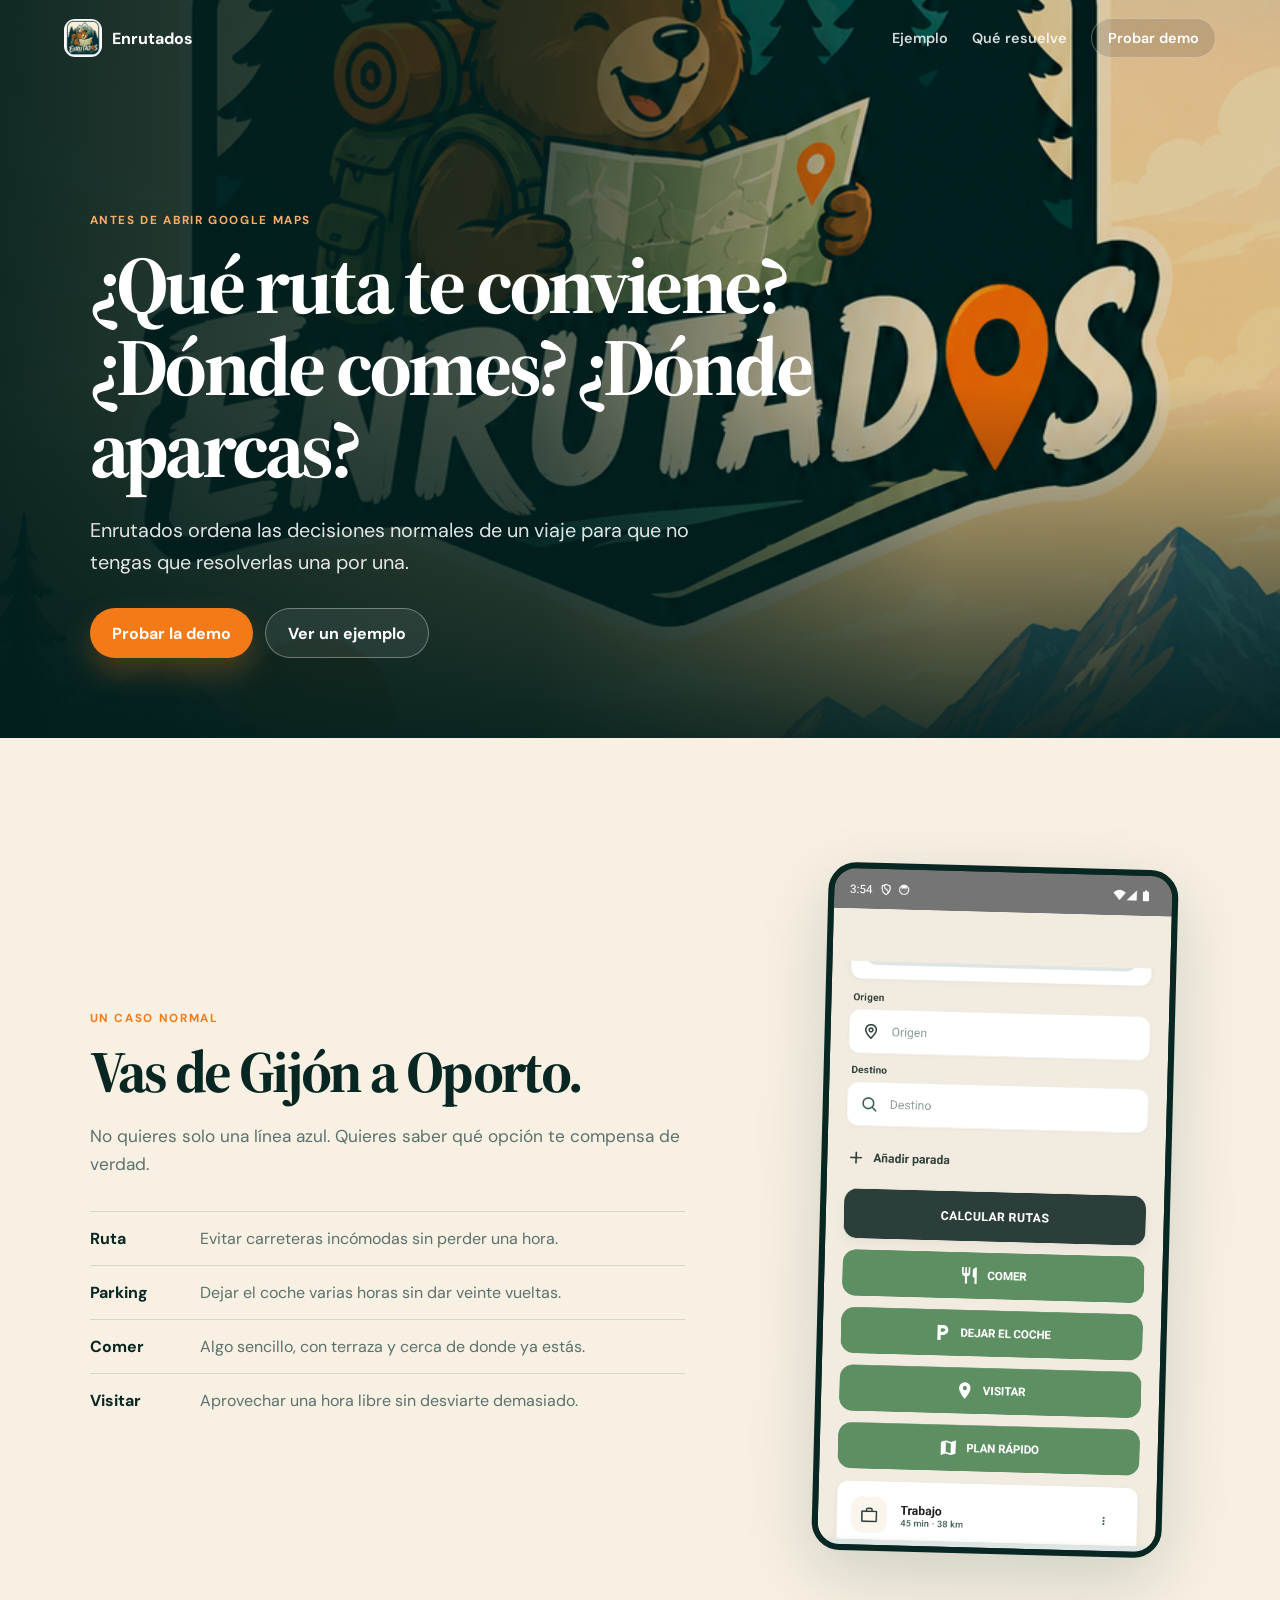
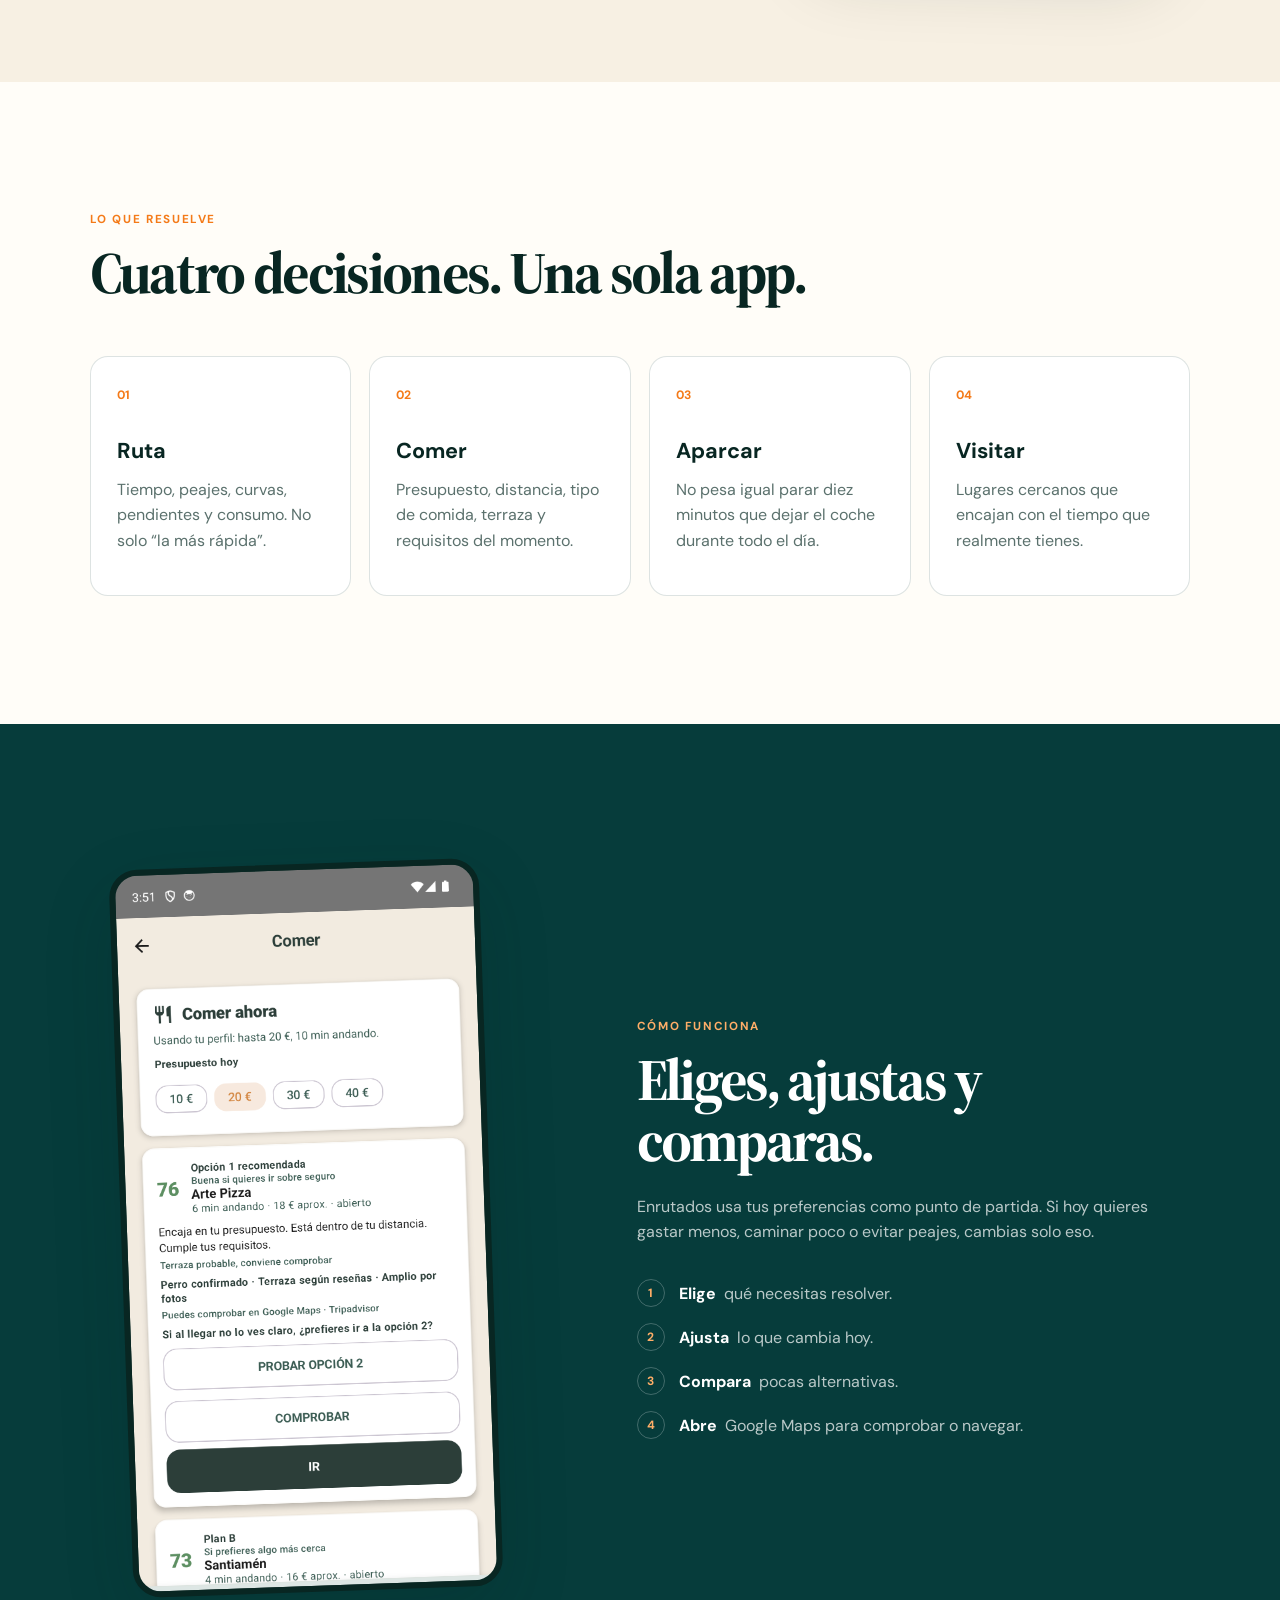
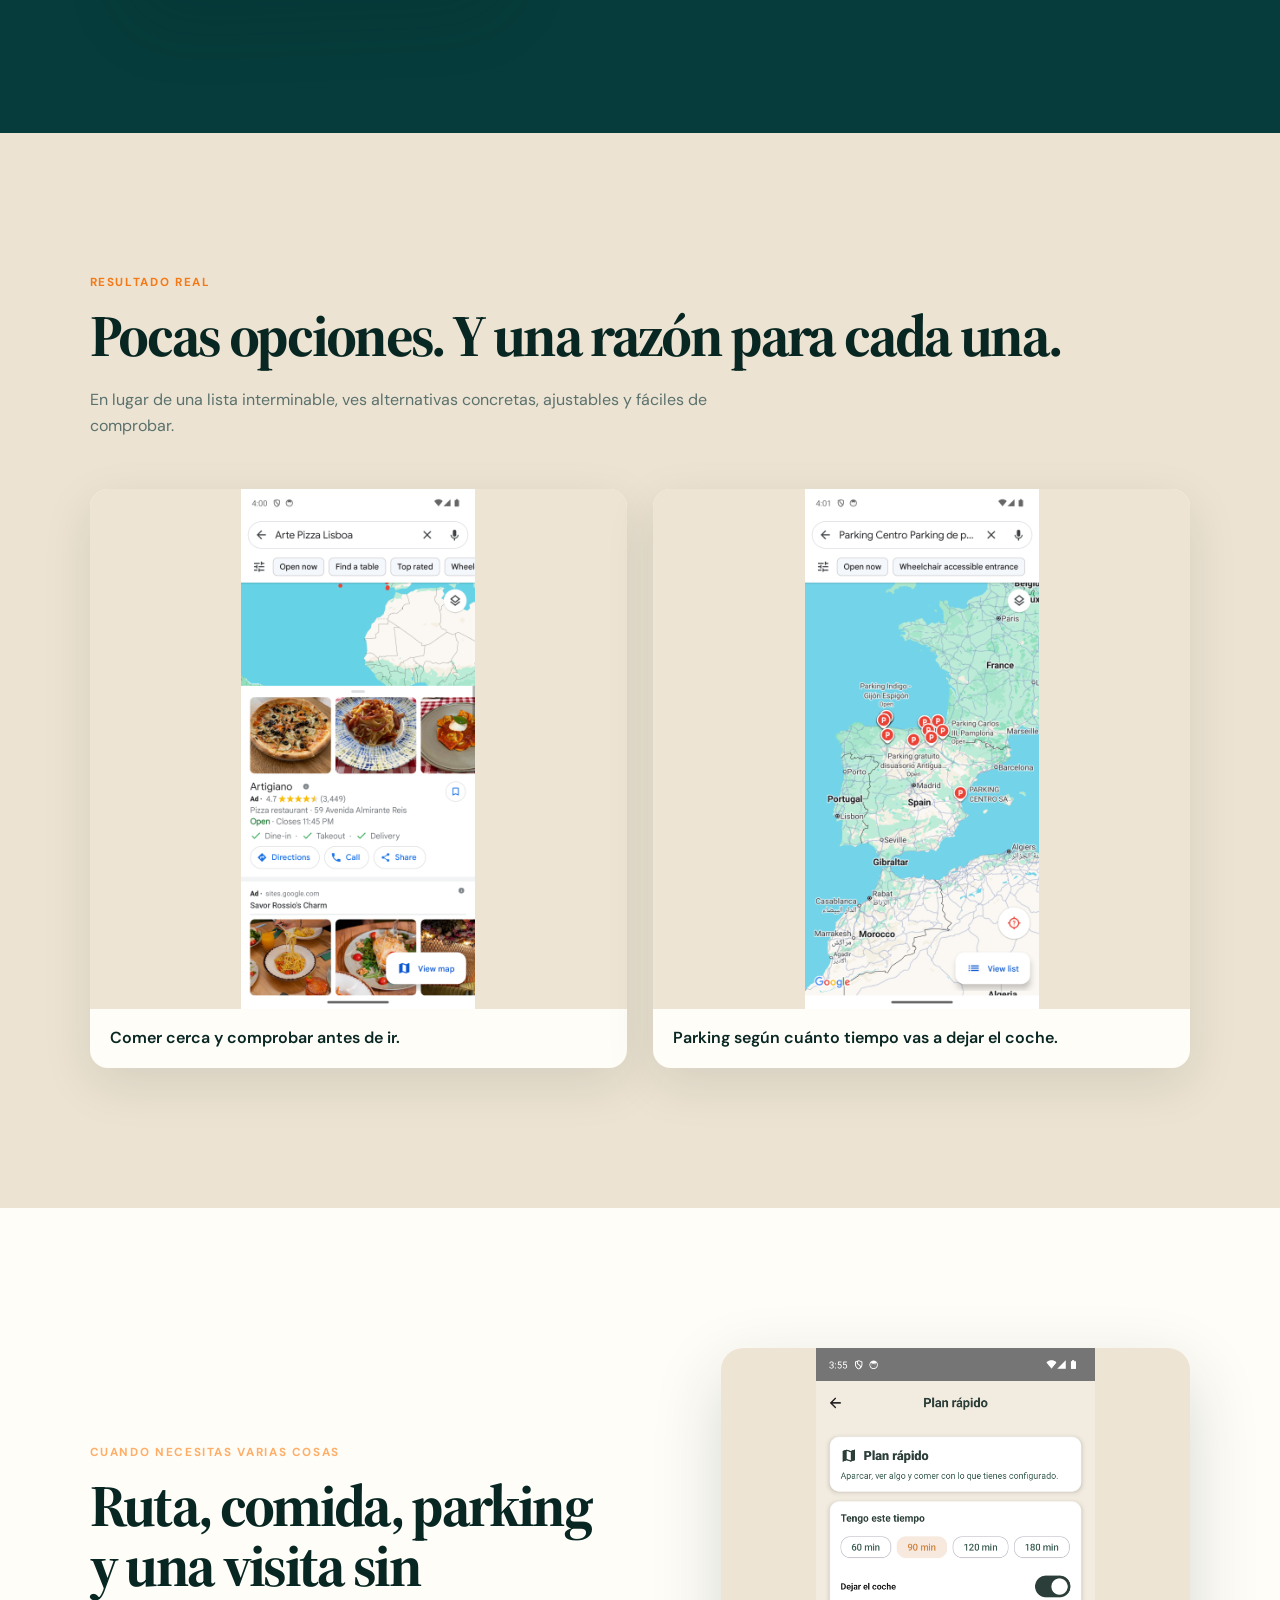
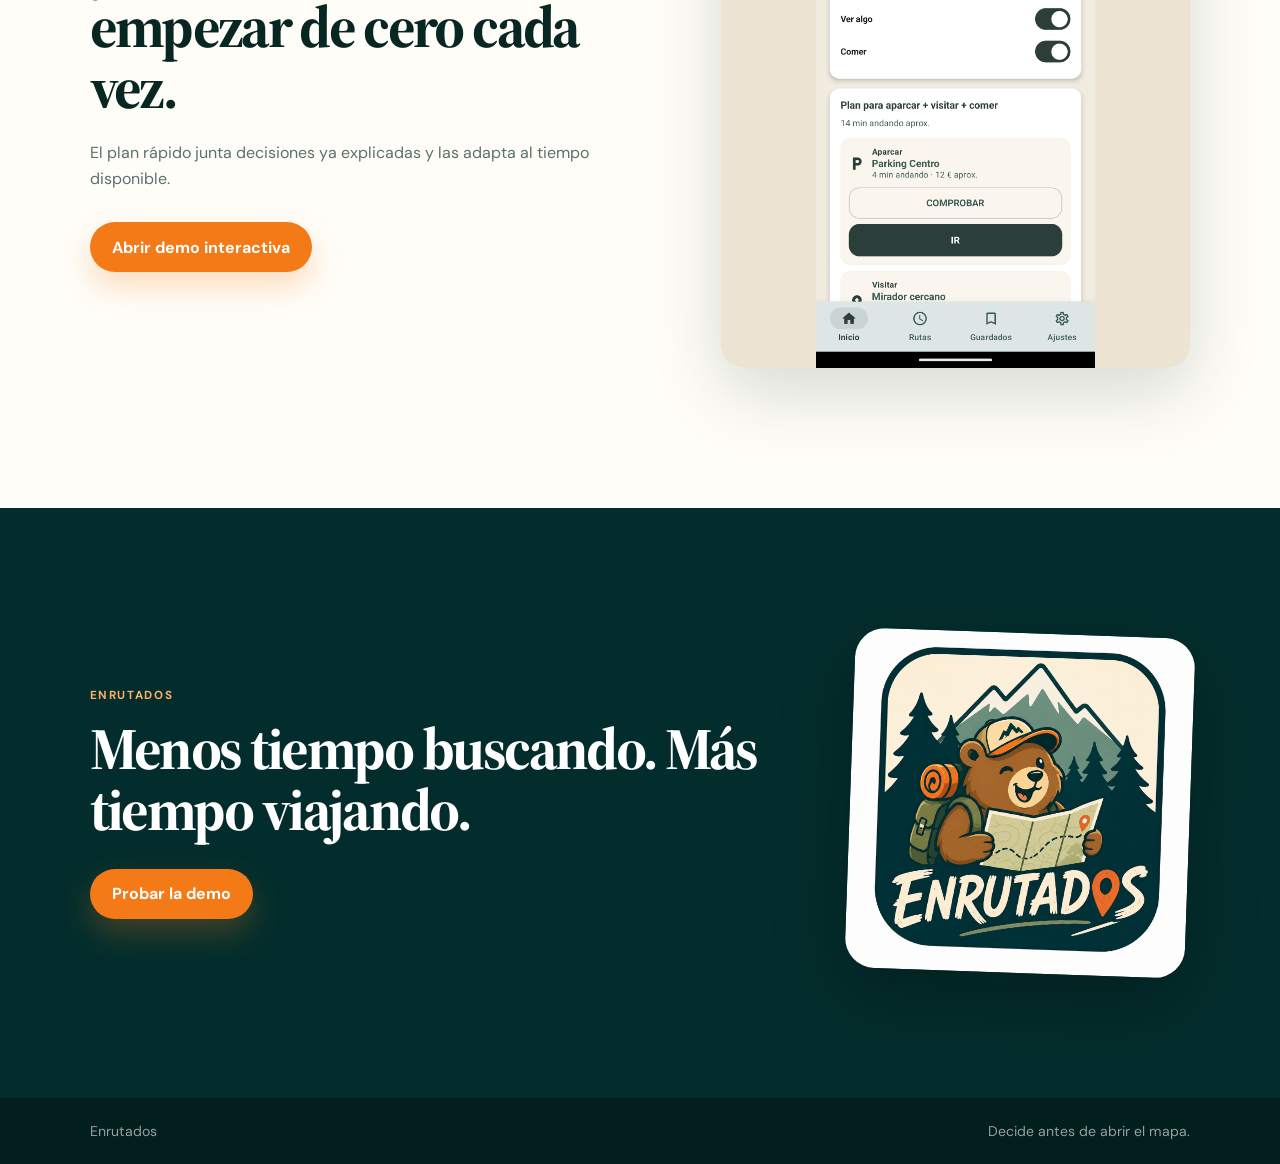
==== commit 59684317: "Add files via upload" ====
--- a/index.html
+++ b/index.html
@@ -5,15 +5,15 @@
     <meta name="viewport" content="width=device-width, initial-scale=1" />
     <meta
       name="description"
-      content="Enrutados te ayuda a elegir cómo llegar, dónde aparcar, dónde comer y qué ver cerca antes de abrir el mapa."
+      content="Enrutados te ayuda a elegir ruta, comida, parking y visitas durante un viaje."
     />
     <meta property="og:title" content="Enrutados" />
     <meta
       property="og:description"
-      content="Viajar es más que seguir una ruta. Decide cómo llegar, dónde aparcar, dónde comer y qué ver cerca."
+      content="¿Qué ruta te conviene? ¿Dónde comes? ¿Dónde aparcas? Enrutados ordena esas decisiones antes de abrir Google Maps."
     />
     <meta property="og:image" content="assets/enrutados-hero-vertical.png" />
-    <title>Enrutados | Viajar es más que seguir una ruta</title>
+    <title>Enrutados | Decide antes de abrir el mapa</title>
     <link rel="preconnect" href="https://fonts.googleapis.com" />
     <link rel="preconnect" href="https://fonts.gstatic.com" crossorigin />
     <link
@@ -30,8 +30,8 @@
       </a>
 
       <nav aria-label="Navegación principal">
-        <a href="#viaje">Qué resuelve</a>
-        <a href="#como-funciona">Cómo funciona</a>
+        <a href="#ejemplo">Ejemplo</a>
+        <a href="#funciones">Qué resuelve</a>
         <a class="nav-cta" href="demo.html">Probar demo</a>
       </nav>
     </header>
@@ -42,151 +42,163 @@
         <div class="hero-overlay" aria-hidden="true"></div>
 
         <div class="hero-content">
-          <p class="eyebrow light">Tu viaje, a tu manera</p>
-          <h1>Viajar es más que seguir una ruta.</h1>
+          <p class="eyebrow light">Antes de abrir Google Maps</p>
+          <h1>¿Qué ruta te conviene? ¿Dónde comes? ¿Dónde aparcas?</h1>
           <p class="hero-lead">
-            Enrutados te ayuda a elegir cómo llegar, dónde aparcar, dónde comer
-            y qué merece la pena ver antes de abrir el mapa.
+            Enrutados ordena las decisiones normales de un viaje para que no
+            tengas que resolverlas una por una.
           </p>
           <div class="hero-actions">
             <a class="button primary" href="demo.html">Probar la demo</a>
-            <a class="button ghost" href="#viaje">Ver cómo funciona</a>
+            <a class="button ghost" href="#ejemplo">Ver un ejemplo</a>
           </div>
         </div>
       </section>
 
-      <section class="intro" id="viaje">
-        <div class="intro-copy">
-          <p class="eyebrow">Cuando estás de viaje</p>
-          <h2>La carretera es solo una parte.</h2>
-          <p>
-            Llegas a un lugar que no conoces. Quieres evitar una carretera
-            incómoda, dejar el coche sin dar veinte vueltas, comer algo sencillo
-            y aprovechar el tiempo que te queda.
-          </p>
-          <p>
-            Enrutados organiza esas decisiones para que no tengas que buscarlas
-            una a una.
-          </p>
-        </div>
-
-        <figure class="intro-shot">
-          <img src="assets/acciones.png" alt="Pantalla principal de Enrutados" />
+      <section class="trip-example" id="ejemplo">
+        <div class="trip-copy">
+          <p class="eyebrow">Un caso normal</p>
+          <h2>Vas de Gijón a Oporto.</h2>
+          <p class="trip-intro">
+            No quieres solo una línea azul. Quieres saber qué opción te compensa
+            de verdad.
+          </p>
+
+          <div class="trip-points">
+            <div>
+              <strong>Ruta</strong>
+              <span>Evitar carreteras incómodas sin perder una hora.</span>
+            </div>
+            <div>
+              <strong>Parking</strong>
+              <span>Dejar el coche varias horas sin dar veinte vueltas.</span>
+            </div>
+            <div>
+              <strong>Comer</strong>
+              <span>Algo sencillo, con terraza y cerca de donde ya estás.</span>
+            </div>
+            <div>
+              <strong>Visitar</strong>
+              <span>Aprovechar una hora libre sin desviarte demasiado.</span>
+            </div>
+          </div>
+        </div>
+
+        <figure class="trip-phone">
+          <img src="assets/acciones.png" alt="Pantalla principal de Enrutados con ruta, comida, parking y visita" />
         </figure>
       </section>
 
-      <section class="decisions" aria-labelledby="decisions-title">
-        <div class="section-heading centered">
-          <p class="eyebrow">Un viaje. Varias decisiones.</p>
-          <h2 id="decisions-title">Lo necesario, sin convertirlo en una expedición.</h2>
-        </div>
-
-        <div class="decision-list">
-          <article>
-            <div class="decision-icon">01</div>
-            <div>
-              <h3>Una ruta que te convenga</h3>
-              <p>No solo la que tarde menos: peajes, curvas, pendientes y consumo también cuentan.</p>
-            </div>
-          </article>
-
-          <article>
-            <div class="decision-icon">02</div>
-            <div>
-              <h3>Un sitio fácil para comer</h3>
-              <p>Presupuesto, distancia, tipo de comida, terraza y requisitos reales del viaje.</p>
-            </div>
-          </article>
-
-          <article>
-            <div class="decision-icon">03</div>
-            <div>
-              <h3>Dónde dejar el coche</h3>
-              <p>No es lo mismo aparcar diez minutos que dejarlo durante horas o todo el día.</p>
-            </div>
-          </article>
-
-          <article>
-            <div class="decision-icon">04</div>
-            <div>
-              <h3>Algo que merezca la pena ver</h3>
-              <p>Lugares cercanos y razonables según el tiempo que tengas disponible.</p>
-            </div>
-          </article>
-        </div>
-      </section>
-
-      <section class="journey" id="como-funciona">
-        <div class="journey-copy">
-          <p class="eyebrow light">Así de sencillo</p>
-          <h2>Decide primero. Abre el mapa después.</h2>
-          <p>
-            Enrutados no intenta sustituir Google Maps. Usa tus preferencias,
-            ordena pocas alternativas y te manda al mapa cuando ya sabes qué
-            quieres comprobar o a dónde quieres ir.
-          </p>
-
-          <ol class="steps">
-            <li><span>1</span><strong>Elige</strong> ruta, comida, parking o visita.</li>
-            <li><span>2</span><strong>Ajusta</strong> solo lo que hoy sea diferente.</li>
-            <li><span>3</span><strong>Compara</strong> pocas opciones, claras y explicadas.</li>
-            <li><span>4</span><strong>Comprueba</strong> o navega con Google Maps.</li>
-          </ol>
-        </div>
-
-        <div class="journey-gallery">
-          <figure class="phone-card phone-card-main">
+      <section class="features" id="funciones">
+        <div class="section-heading">
+          <p class="eyebrow">Lo que resuelve</p>
+          <h2>Cuatro decisiones. Una sola app.</h2>
+        </div>
+
+        <div class="feature-grid">
+          <article>
+            <span class="feature-number">01</span>
+            <h3>Ruta</h3>
+            <p>Tiempo, peajes, curvas, pendientes y consumo. No solo “la más rápida”.</p>
+          </article>
+
+          <article>
+            <span class="feature-number">02</span>
+            <h3>Comer</h3>
+            <p>Presupuesto, distancia, tipo de comida, terraza y requisitos del momento.</p>
+          </article>
+
+          <article>
+            <span class="feature-number">03</span>
+            <h3>Aparcar</h3>
+            <p>No pesa igual parar diez minutos que dejar el coche durante todo el día.</p>
+          </article>
+
+          <article>
+            <span class="feature-number">04</span>
+            <h3>Visitar</h3>
+            <p>Lugares cercanos que encajan con el tiempo que realmente tienes.</p>
+          </article>
+        </div>
+      </section>
+
+      <section class="how">
+        <div class="how-media">
+          <figure class="how-phone">
             <img src="assets/food.png" alt="Ajustes de comida en Enrutados" />
           </figure>
-          <figure class="phone-card phone-card-secondary">
-            <img src="assets/food-map.png" alt="Opciones de comida comprobadas en el mapa" />
+        </div>
+
+        <div class="how-copy">
+          <p class="eyebrow light">Cómo funciona</p>
+          <h2>Eliges, ajustas y comparas.</h2>
+          <p>
+            Enrutados usa tus preferencias como punto de partida. Si hoy quieres
+            gastar menos, caminar poco o evitar peajes, cambias solo eso.
+          </p>
+
+          <ol class="steps">
+            <li><span>1</span><strong>Elige</strong> qué necesitas resolver.</li>
+            <li><span>2</span><strong>Ajusta</strong> lo que cambia hoy.</li>
+            <li><span>3</span><strong>Compara</strong> pocas alternativas.</li>
+            <li><span>4</span><strong>Abre</strong> Google Maps para comprobar o navegar.</li>
+          </ol>
+        </div>
+      </section>
+
+      <section class="result">
+        <div class="result-copy">
+          <p class="eyebrow">Resultado real</p>
+          <h2>Pocas opciones. Y una razón para cada una.</h2>
+          <p>
+            En lugar de una lista interminable, ves alternativas concretas,
+            ajustables y fáciles de comprobar.
+          </p>
+        </div>
+
+        <div class="result-grid">
+          <figure>
+            <img src="assets/food-map.png" alt="Opciones de comida mostradas en el mapa" />
+            <figcaption>Comer cerca y comprobar antes de ir.</figcaption>
           </figure>
-        </div>
-      </section>
-
-      <section class="example">
-        <div class="section-heading">
-          <p class="eyebrow">Una decisión completa</p>
-          <h2>Lo que necesitas para seguir el viaje.</h2>
+
+          <figure>
+            <img src="assets/parking-map.png" alt="Alternativas de parking mostradas en el mapa" />
+            <figcaption>Parking según cuánto tiempo vas a dejar el coche.</figcaption>
+          </figure>
+        </div>
+      </section>
+
+      <section class="plan">
+        <div class="plan-copy">
+          <p class="eyebrow light">Cuando necesitas varias cosas</p>
+          <h2>Ruta, comida, parking y una visita sin empezar de cero cada vez.</h2>
           <p>
-            Una recomendación no termina en una lista. Enrutados permite ajustar
-            el momento, revisar alternativas y comprobar el resultado en el mapa.
-          </p>
-        </div>
-
-        <div class="example-grid">
-          <figure class="large-shot">
-            <img src="assets/parking-map.png" alt="Alternativas de aparcamiento en el mapa" />
-          </figure>
-          <figure class="large-shot">
-            <img src="assets/plan.png" alt="Plan rápido de ruta, comida, parking y visita" />
-          </figure>
-        </div>
-      </section>
-
-      <section class="demo-cta">
-        <div class="demo-copy">
-          <p class="eyebrow light">Pruébalo tú</p>
-          <h2>No hace falta instalar nada.</h2>
-          <p>
-            Entra en la demo y comprueba cómo cambia una recomendación según tus
-            preferencias, el tiempo disponible o lo que necesites resolver hoy.
+            El plan rápido junta decisiones ya explicadas y las adapta al tiempo
+            disponible.
           </p>
           <a class="button primary" href="demo.html">Abrir demo interactiva</a>
         </div>
 
-        <figure class="demo-bear">
-          <img src="assets/enrutados-logo-square.png" alt="Oso viajero de Enrutados consultando un mapa" />
+        <figure class="plan-shot">
+          <img src="assets/plan.png" alt="Plan rápido de Enrutados" />
         </figure>
       </section>
+
+      <section class="final-cta">
+        <div>
+          <p class="eyebrow light">Enrutados</p>
+          <h2>Menos tiempo buscando. Más tiempo viajando.</h2>
+          <a class="button primary" href="demo.html">Probar la demo</a>
+        </div>
+
+        <img src="assets/enrutados-logo-square.png" alt="Oso viajero de Enrutados consultando un mapa" />
+      </section>
     </main>
 
     <footer>
-      <a class="brand footer-brand" href="#inicio">
-        <img src="assets/enrutados-logo-square.png" alt="" />
-        <span>Enrutados</span>
-      </a>
-      <p>Menos tiempo buscando. Más tiempo viajando.</p>
+      <span>Enrutados</span>
+      <span>Decide antes de abrir el mapa.</span>
     </footer>
   </body>
 </html>
--- a/styles.css
+++ b/styles.css
@@ -25,17 +25,8 @@
 
 img { display: block; width: 100%; }
 a { color: inherit; text-decoration: none; }
-
-p {
-  margin: 0;
-  color: var(--muted);
-  line-height: 1.65;
-}
-
-h1, h2, h3 {
-  margin: 0;
-  color: var(--ink-strong);
-}
+p { margin: 0; color: var(--muted); line-height: 1.62; }
+h1, h2, h3 { margin: 0; color: var(--ink-strong); }
 
 .site-header {
   position: absolute;
@@ -46,31 +37,29 @@
   width: 100%;
   align-items: center;
   justify-content: space-between;
-  padding: 20px clamp(20px, 5vw, 76px);
+  padding: 18px clamp(20px, 5vw, 72px);
   color: white;
 }
 
 .brand {
   display: inline-flex;
   align-items: center;
-  gap: 11px;
+  gap: 10px;
   font-weight: 700;
-  letter-spacing: -0.02em;
 }
 
 .brand img {
-  width: 42px;
-  height: 42px;
-  border-radius: 12px;
+  width: 38px;
+  height: 38px;
+  border-radius: 11px;
   object-fit: cover;
-  box-shadow: 0 8px 22px rgba(0, 0, 0, 0.18);
 }
 
 .site-header nav {
   display: flex;
   align-items: center;
-  gap: 26px;
-  font-size: 0.93rem;
+  gap: 24px;
+  font-size: 0.9rem;
   font-weight: 600;
 }
 
@@ -79,17 +68,16 @@
 }
 
 .nav-cta {
-  padding: 11px 17px;
+  padding: 10px 16px;
   border: 1px solid rgba(255, 255, 255, 0.3);
   border-radius: 999px;
   background: rgba(0, 0, 0, 0.12);
-  backdrop-filter: blur(12px);
 }
 
 .hero {
   position: relative;
   display: grid;
-  min-height: 100svh;
+  min-height: 82svh;
   align-items: end;
   overflow: hidden;
   color: white;
@@ -99,119 +87,141 @@
 .hero-background {
   position: absolute;
   inset: 0;
-  background: url("assets/enrutados-hero-vertical.png") center 38% / cover no-repeat;
+  background: url("assets/enrutados-hero-vertical.png") center 43% / cover no-repeat;
 }
 
 .hero-overlay {
   position: absolute;
   inset: 0;
   background:
-    linear-gradient(90deg, rgba(2, 31, 30, 0.92) 0%, rgba(2, 31, 30, 0.7) 39%, rgba(2, 31, 30, 0.16) 72%),
-    linear-gradient(0deg, rgba(2, 29, 28, 0.94) 0%, transparent 52%);
+    linear-gradient(90deg, rgba(2, 31, 30, 0.94) 0%, rgba(2, 31, 30, 0.74) 42%, rgba(2, 31, 30, 0.14) 74%),
+    linear-gradient(0deg, rgba(2, 29, 28, 0.86) 0%, transparent 48%);
 }
 
 .hero-content {
   position: relative;
   z-index: 2;
-  width: min(720px, calc(100% - 40px));
-  margin-left: clamp(20px, 7vw, 110px);
-  padding: 170px 0 clamp(72px, 10vw, 128px);
+  width: min(760px, calc(100% - 40px));
+  margin-left: clamp(20px, 7vw, 105px);
+  padding: 150px 0 80px;
 }
 
 .eyebrow {
-  margin-bottom: 16px;
+  margin-bottom: 14px;
   color: var(--orange);
-  font-size: 0.76rem;
+  font-size: 0.73rem;
   font-weight: 700;
-  letter-spacing: 0.15em;
+  letter-spacing: 0.14em;
   text-transform: uppercase;
 }
 
 .eyebrow.light { color: #ffae68; }
 
+.hero h1,
+.trip-example h2,
+.section-heading h2,
+.how h2,
+.result h2,
+.plan h2,
+.final-cta h2 {
+  font-family: "Source Serif 4", Georgia, serif;
+  letter-spacing: -0.045em;
+}
+
 .hero h1 {
-  max-width: 720px;
-  color: white;
-  font-family: "Source Serif 4", Georgia, serif;
-  font-size: clamp(3.7rem, 7vw, 6.6rem);
-  line-height: 0.98;
-  letter-spacing: -0.055em;
+  max-width: 760px;
+  color: white;
+  font-size: clamp(3.2rem, 6.4vw, 6rem);
+  line-height: 1;
 }
 
 .hero-lead {
-  max-width: 620px;
-  margin-top: 28px;
+  max-width: 610px;
+  margin-top: 24px;
   color: rgba(255, 255, 255, 0.88);
-  font-size: clamp(1.08rem, 2vw, 1.3rem);
-  line-height: 1.5;
+  font-size: clamp(1.05rem, 1.8vw, 1.24rem);
 }
 
 .hero-actions {
   display: flex;
   flex-wrap: wrap;
   gap: 12px;
-  margin-top: 34px;
+  margin-top: 30px;
 }
 
 .button {
   display: inline-flex;
-  min-height: 52px;
+  min-height: 50px;
   align-items: center;
   justify-content: center;
-  padding: 0 23px;
+  padding: 0 22px;
   border-radius: 999px;
   font-weight: 700;
-  transition: transform 160ms ease, background 160ms ease;
-}
-
-.button:hover { transform: translateY(-2px); }
+}
 
 .button.primary {
   color: white;
   background: var(--orange);
-  box-shadow: 0 14px 32px rgba(244, 122, 24, 0.28);
-}
-
-.button.primary:hover { background: var(--orange-dark); }
+  box-shadow: 0 14px 30px rgba(244, 122, 24, 0.26);
+}
 
 .button.ghost {
   border: 1px solid rgba(255, 255, 255, 0.34);
   color: white;
   background: rgba(255, 255, 255, 0.08);
-  backdrop-filter: blur(10px);
-}
-
-.intro {
-  display: grid;
-  grid-template-columns: minmax(0, 0.95fr) minmax(260px, 420px);
-  gap: clamp(54px, 9vw, 130px);
-  align-items: center;
-  padding: clamp(88px, 12vw, 160px) clamp(22px, 7vw, 110px);
+}
+
+.trip-example {
+  display: grid;
+  grid-template-columns: minmax(0, 1fr) minmax(260px, 390px);
+  gap: clamp(50px, 9vw, 120px);
+  align-items: center;
+  padding: clamp(78px, 10vw, 130px) clamp(22px, 7vw, 105px);
   background: var(--cream);
 }
 
-.intro-copy { max-width: 700px; }
-
-.intro h2,
+.trip-example h2,
 .section-heading h2,
-.journey h2,
-.demo-cta h2 {
-  font-family: "Source Serif 4", Georgia, serif;
-  font-size: clamp(2.6rem, 5vw, 5rem);
-  line-height: 1.04;
-  letter-spacing: -0.045em;
-}
-
-.intro-copy > p:not(.eyebrow) {
-  max-width: 62ch;
-  margin-top: 22px;
+.how h2,
+.result h2,
+.plan h2,
+.final-cta h2 {
+  font-size: clamp(2.5rem, 4.6vw, 4.7rem);
+  line-height: 1.03;
+}
+
+.trip-intro {
+  max-width: 58ch;
+  margin-top: 20px;
   font-size: 1.08rem;
 }
 
-.intro-shot,
-.phone-card,
-.large-shot {
+.trip-points {
+  display: grid;
+  gap: 16px;
+  margin-top: 32px;
+}
+
+.trip-points > div {
+  display: grid;
+  grid-template-columns: 92px 1fr;
+  gap: 18px;
+  padding-top: 16px;
+  border-top: 1px solid var(--line);
+}
+
+.trip-points strong { color: var(--ink-strong); }
+.trip-points span { color: var(--muted); }
+
+.trip-phone,
+.how-phone,
+.result-grid figure,
+.plan-shot {
   margin: 0;
+}
+
+.trip-phone,
+.how-phone {
   overflow: hidden;
   border: 6px solid var(--ink-strong);
   border-radius: 28px;
@@ -219,94 +229,88 @@
   box-shadow: var(--shadow);
 }
 
-.intro-shot {
+.trip-phone {
+  width: min(100%, 350px);
   justify-self: center;
-  width: min(100%, 360px);
-  transform: rotate(1.3deg);
-}
-
-.intro-shot img,
-.phone-card img {
+  transform: rotate(1.5deg);
+}
+
+.trip-phone img,
+.how-phone img {
   aspect-ratio: 9 / 18;
   object-fit: cover;
   object-position: top;
-  background: #eee5d5;
-}
-
-.decisions {
-  padding: clamp(88px, 11vw, 150px) clamp(22px, 7vw, 110px);
-}
-
-.section-heading { max-width: 880px; }
-.section-heading.centered { margin: 0 auto; text-align: center; }
-
-.decision-list {
-  display: grid;
-  max-width: 1100px;
-  margin: clamp(52px, 7vw, 84px) auto 0;
-  border-top: 1px solid var(--line);
-}
-
-.decision-list article {
-  display: grid;
-  grid-template-columns: 74px 1fr;
-  gap: 24px;
-  padding: 30px 0;
-  border-bottom: 1px solid var(--line);
-}
-
-.decision-icon {
-  display: grid;
-  width: 50px;
-  height: 50px;
-  place-items: center;
-  border-radius: 50%;
+}
+
+.features {
+  padding: clamp(78px, 10vw, 130px) clamp(22px, 7vw, 105px);
+}
+
+.section-heading { max-width: 780px; }
+
+.feature-grid {
+  display: grid;
+  grid-template-columns: repeat(4, minmax(0, 1fr));
+  gap: 18px;
+  margin-top: 52px;
+}
+
+.feature-grid article {
+  min-height: 240px;
+  padding: 26px;
+  border: 1px solid var(--line);
+  border-radius: 18px;
+  background: white;
+}
+
+.feature-number {
+  display: inline-flex;
+  margin-bottom: 34px;
   color: var(--orange);
-  background: #fff0e3;
-  font-size: 0.78rem;
+  font-size: 0.76rem;
   font-weight: 700;
 }
 
-.decision-list h3 {
-  margin-bottom: 7px;
-  font-size: clamp(1.3rem, 2vw, 1.65rem);
-}
-
-.decision-list p { max-width: 70ch; }
-
-.journey {
-  display: grid;
-  grid-template-columns: minmax(0, 0.95fr) minmax(360px, 0.85fr);
-  gap: clamp(54px, 8vw, 110px);
-  align-items: center;
-  overflow: hidden;
-  padding: clamp(90px, 12vw, 160px) clamp(22px, 7vw, 110px);
-  color: white;
-  background:
-    radial-gradient(circle at 80% 25%, rgba(65, 136, 123, 0.32), transparent 32%),
-    var(--deep);
-}
-
-.journey h2 { color: white; }
-
-.journey-copy > p:not(.eyebrow) {
-  max-width: 62ch;
-  margin-top: 24px;
+.feature-grid h3 {
+  margin-bottom: 12px;
+  font-size: 1.35rem;
+}
+
+.how {
+  display: grid;
+  grid-template-columns: minmax(320px, 0.78fr) minmax(0, 1fr);
+  gap: clamp(55px, 9vw, 120px);
+  align-items: center;
+  padding: clamp(82px, 11vw, 145px) clamp(22px, 7vw, 105px);
+  color: white;
+  background: var(--deep);
+}
+
+.how-phone {
+  width: min(100%, 370px);
+  margin: 0 auto;
+  transform: rotate(-2deg);
+}
+
+.how h2 { color: white; }
+
+.how-copy > p:not(.eyebrow) {
+  max-width: 58ch;
+  margin-top: 22px;
   color: rgba(255, 255, 255, 0.72);
-  font-size: 1.06rem;
 }
 
 .steps {
   display: grid;
-  gap: 18px;
-  margin: 36px 0 0;
+  gap: 16px;
+  margin: 34px 0 0;
   padding: 0;
   list-style: none;
 }
 
 .steps li {
   display: grid;
-  grid-template-columns: 38px auto 1fr;
+  grid-template-columns: 34px auto 1fr;
   gap: 8px;
   align-items: center;
   color: rgba(255, 255, 255, 0.72);
@@ -314,205 +318,203 @@
 
 .steps li span {
   display: grid;
-  width: 30px;
-  height: 30px;
+  width: 28px;
+  height: 28px;
   place-items: center;
-  border: 1px solid rgba(255, 255, 255, 0.22);
+  border: 1px solid rgba(255, 255, 255, 0.24);
   border-radius: 50%;
   color: #ffae68;
-  font-size: 0.78rem;
+  font-size: 0.75rem;
   font-weight: 700;
 }
 
 .steps strong { color: white; }
 
-.journey-gallery {
-  position: relative;
-  min-height: 620px;
-}
-
-.phone-card {
-  position: absolute;
-  width: min(285px, 70%);
-}
-
-.phone-card-main {
-  z-index: 2;
-  top: 0;
-  left: 4%;
-  transform: rotate(-3deg);
-}
-
-.phone-card-secondary {
-  right: 2%;
-  bottom: 0;
-  transform: rotate(4deg);
-}
-
-.example {
-  padding: clamp(90px, 12vw, 160px) clamp(22px, 7vw, 110px);
+.result {
+  padding: clamp(82px, 11vw, 140px) clamp(22px, 7vw, 105px);
   background: var(--soft);
 }
 
-.example .section-heading p:not(.eyebrow) {
-  max-width: 62ch;
-  margin-top: 22px;
-}
-
-.example-grid {
+.result-copy p:not(.eyebrow) {
+  max-width: 58ch;
+  margin-top: 20px;
+}
+
+.result-grid {
   display: grid;
   grid-template-columns: repeat(2, minmax(0, 1fr));
-  gap: clamp(24px, 4vw, 52px);
-  margin-top: clamp(48px, 7vw, 82px);
-}
-
-.large-shot {
-  border-width: 0;
+  gap: 26px;
+  margin-top: 50px;
+}
+
+.result-grid figure {
+  overflow: hidden;
   border-radius: 18px;
-  background: #eee4d3;
-}
-
-.large-shot img {
-  height: 100%;
-  max-height: 650px;
+  background: var(--paper);
+  box-shadow: 0 16px 50px rgba(8, 38, 34, 0.1);
+}
+
+.result-grid img {
+  height: 520px;
   object-fit: contain;
   object-position: top;
-}
-
-.demo-cta {
-  display: grid;
-  grid-template-columns: minmax(0, 0.9fr) minmax(280px, 420px);
-  gap: clamp(46px, 8vw, 100px);
-  align-items: center;
-  padding: clamp(90px, 11vw, 145px) clamp(22px, 7vw, 110px);
+  background: #eee4d3;
+}
+
+.result-grid figcaption {
+  padding: 18px 20px 20px;
+  color: var(--ink-strong);
+  font-weight: 600;
+}
+
+.plan {
+  display: grid;
+  grid-template-columns: minmax(0, 0.9fr) minmax(320px, 0.8fr);
+  gap: clamp(50px, 8vw, 105px);
+  align-items: center;
+  padding: clamp(82px, 11vw, 140px) clamp(22px, 7vw, 105px);
+}
+
+.plan-copy p:not(.eyebrow) {
+  max-width: 58ch;
+  margin: 22px 0 30px;
+}
+
+.plan-shot {
+  overflow: hidden;
+  border-radius: 22px;
+  box-shadow: var(--shadow);
+}
+
+.plan-shot img {
+  max-height: 620px;
+  object-fit: contain;
+  object-position: top;
+  background: #eee4d3;
+}
+
+.final-cta {
+  display: grid;
+  grid-template-columns: minmax(0, 1fr) minmax(220px, 340px);
+  gap: 60px;
+  align-items: center;
+  padding: clamp(78px, 10vw, 125px) clamp(22px, 7vw, 105px);
   color: white;
   background: var(--deep-2);
 }
 
-.demo-cta h2 { color: white; }
-
-.demo-copy > p:not(.eyebrow) {
-  max-width: 62ch;
-  margin: 24px 0 32px;
-  color: rgba(255, 255, 255, 0.72);
-  font-size: 1.06rem;
-}
-
-.demo-bear {
-  margin: 0;
-  overflow: hidden;
-  border-radius: 34px;
-  box-shadow: 0 30px 80px rgba(0, 0, 0, 0.28);
+.final-cta h2 {
+  max-width: 760px;
+  margin-bottom: 28px;
+  color: white;
+}
+
+.final-cta img {
+  border-radius: 30px;
   transform: rotate(2deg);
+  box-shadow: 0 26px 70px rgba(0, 0, 0, 0.26);
 }
 
 footer {
   display: flex;
-  align-items: center;
   justify-content: space-between;
-  gap: 24px;
-  padding: 28px clamp(22px, 7vw, 110px);
+  gap: 20px;
+  padding: 24px clamp(22px, 7vw, 105px);
+  color: rgba(255, 255, 255, 0.58);
   background: #021f1e;
-}
-
-.footer-brand { color: white; }
-.footer-brand img { width: 34px; height: 34px; }
-
-footer p {
-  color: rgba(255, 255, 255, 0.55);
-  font-size: 0.9rem;
-}
-
-@media (max-width: 900px) {
+  font-size: 0.88rem;
+}
+
+@media (max-width: 980px) {
+  .feature-grid {
+    grid-template-columns: repeat(2, minmax(0, 1fr));
+  }
+
+  .how,
+  .plan,
+  .final-cta {
+    grid-template-columns: 1fr;
+  }
+
+  .how-media {
+    order: 2;
+  }
+
+  .final-cta img {
+    width: min(340px, 100%);
+  }
+}
+
+@media (max-width: 760px) {
   .site-header nav > a:not(.nav-cta) { display: none; }
 
+  .hero {
+    min-height: 760px;
+  }
+
   .hero-background {
-    background-position: center 25%;
+    background-position: center 28%;
   }
 
   .hero-overlay {
     background:
-      linear-gradient(0deg, rgba(2, 29, 28, 0.97) 0%, rgba(2, 29, 28, 0.26) 72%);
-  }
-
-  .hero-content {
-    margin: 0 auto;
-  }
-
-  .intro,
-  .journey,
-  .demo-cta {
-    grid-template-columns: 1fr;
-  }
-
-  .journey-gallery {
-    width: min(560px, 100%);
-    margin: 20px auto 0;
-  }
-
-  .example-grid { grid-template-columns: 1fr; }
-
-  .demo-bear {
-    width: min(420px, 100%);
-    justify-self: center;
-  }
-}
-
-@media (max-width: 620px) {
-  .site-header { padding-top: 14px; }
-  .brand span { font-size: 0.95rem; }
-
-  .nav-cta {
-    padding: 9px 13px;
-    font-size: 0.84rem;
-  }
-
-  .hero { min-height: 790px; }
+      linear-gradient(0deg, rgba(2, 29, 28, 0.97) 0%, rgba(2, 29, 28, 0.3) 70%);
+  }
 
   .hero-content {
     width: calc(100% - 36px);
-    padding-bottom: 64px;
+    margin: 0 auto;
+    padding-bottom: 58px;
+  }
+
+  .trip-example {
+    grid-template-columns: 1fr;
+  }
+
+  .trip-phone {
+    width: min(330px, 88vw);
+  }
+
+  .result-grid {
+    grid-template-columns: 1fr;
+  }
+
+  .result-grid img {
+    height: 440px;
+  }
+}
+
+@media (max-width: 560px) {
+  .feature-grid {
+    grid-template-columns: 1fr;
   }
 
   .hero h1 {
-    font-size: clamp(3.25rem, 15vw, 4.6rem);
-  }
-
-  .hero-lead { font-size: 1.03rem; }
+    font-size: clamp(3rem, 14vw, 4.25rem);
+  }
 
   .hero-actions {
-    align-items: stretch;
     flex-direction: column;
   }
 
-  .button { width: 100%; }
-
-  .decision-list article {
-    grid-template-columns: 52px 1fr;
-    gap: 14px;
-  }
-
-  .decision-icon {
-    width: 42px;
-    height: 42px;
-  }
-
-  .journey-gallery { min-height: 490px; }
-  .phone-card { width: 58%; }
+  .button {
+    width: 100%;
+  }
+
+  .trip-points > div {
+    grid-template-columns: 1fr;
+    gap: 4px;
+  }
+
+  .steps li {
+    grid-template-columns: 32px 1fr;
+  }
+
+  .steps li strong {
+    display: inline;
+  }
 
   footer {
-    align-items: flex-start;
     flex-direction: column;
   }
 }
-
-@media (prefers-reduced-motion: no-preference) {
-  .hero-background {
-    animation: hero-drift 18s ease-in-out infinite alternate;
-  }
-
-  @keyframes hero-drift {
-    from { transform: scale(1.01); }
-    to { transform: scale(1.045); }
-  }
-}
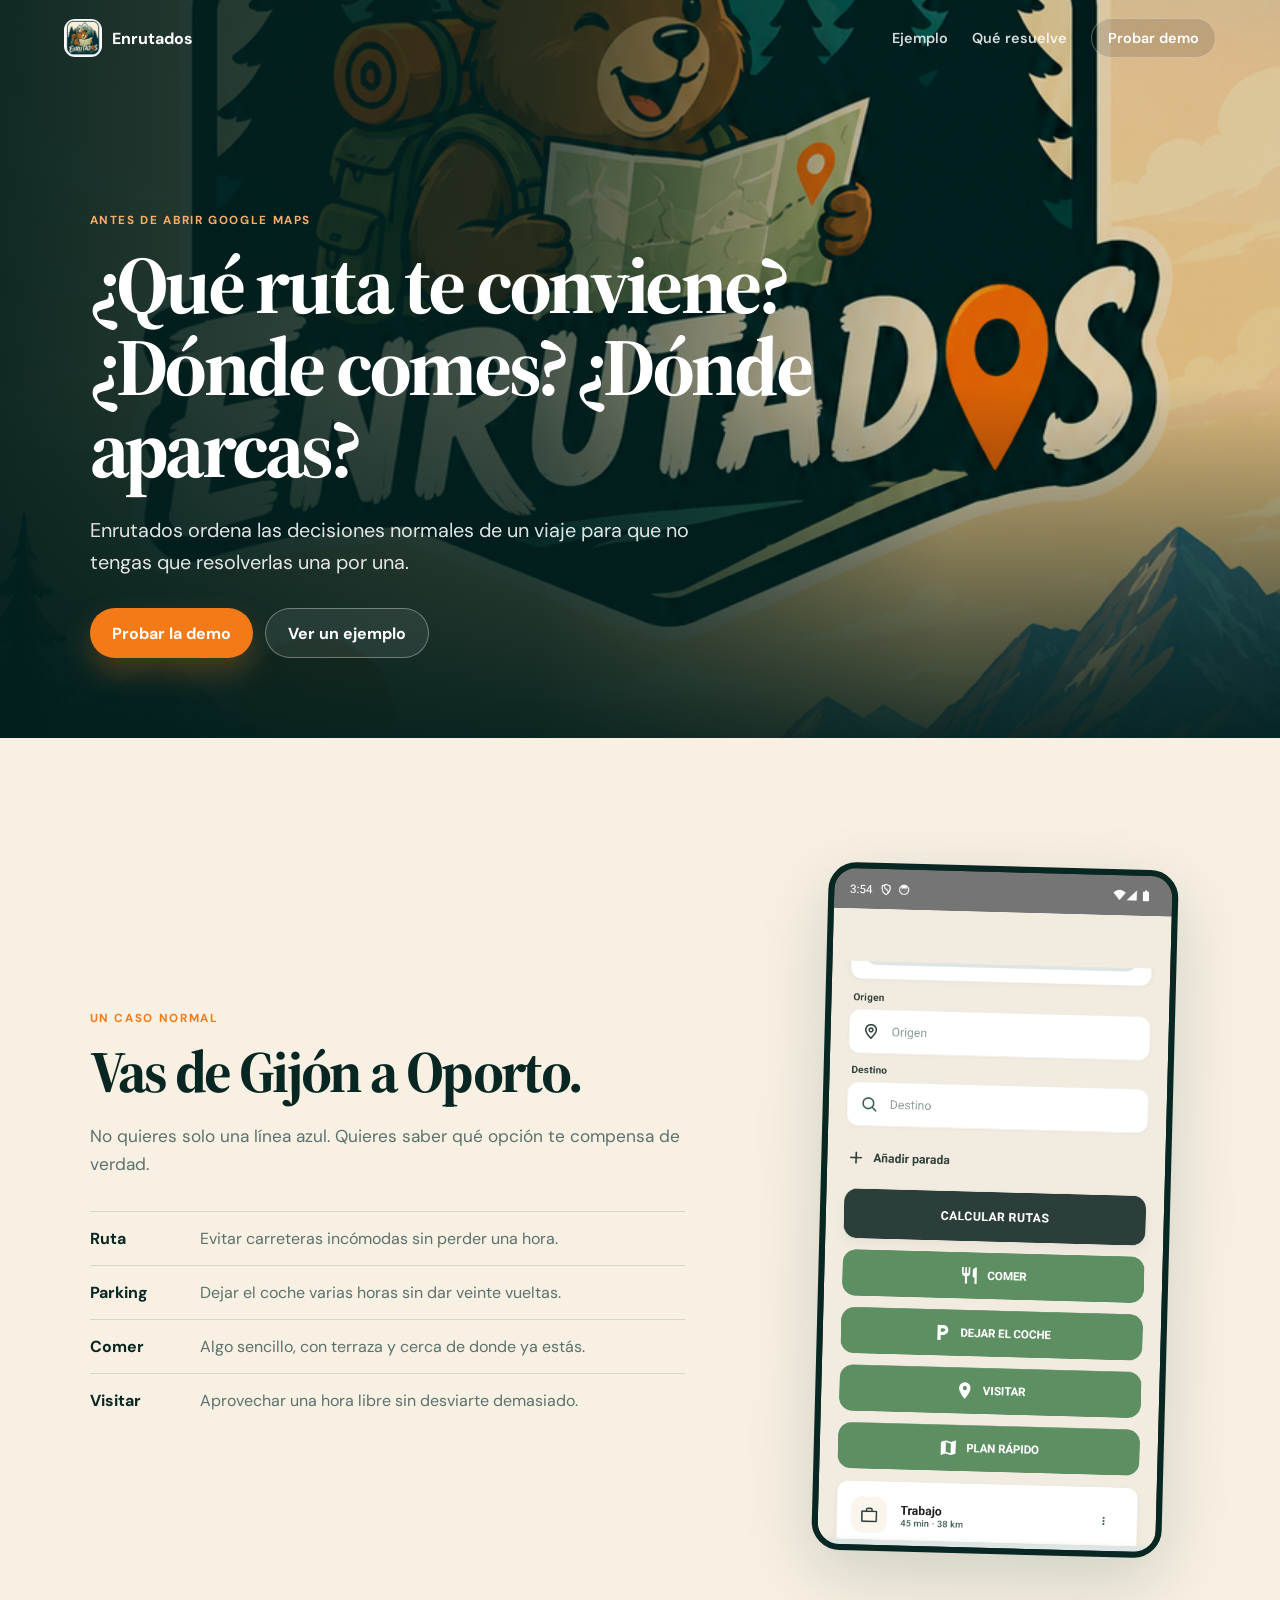
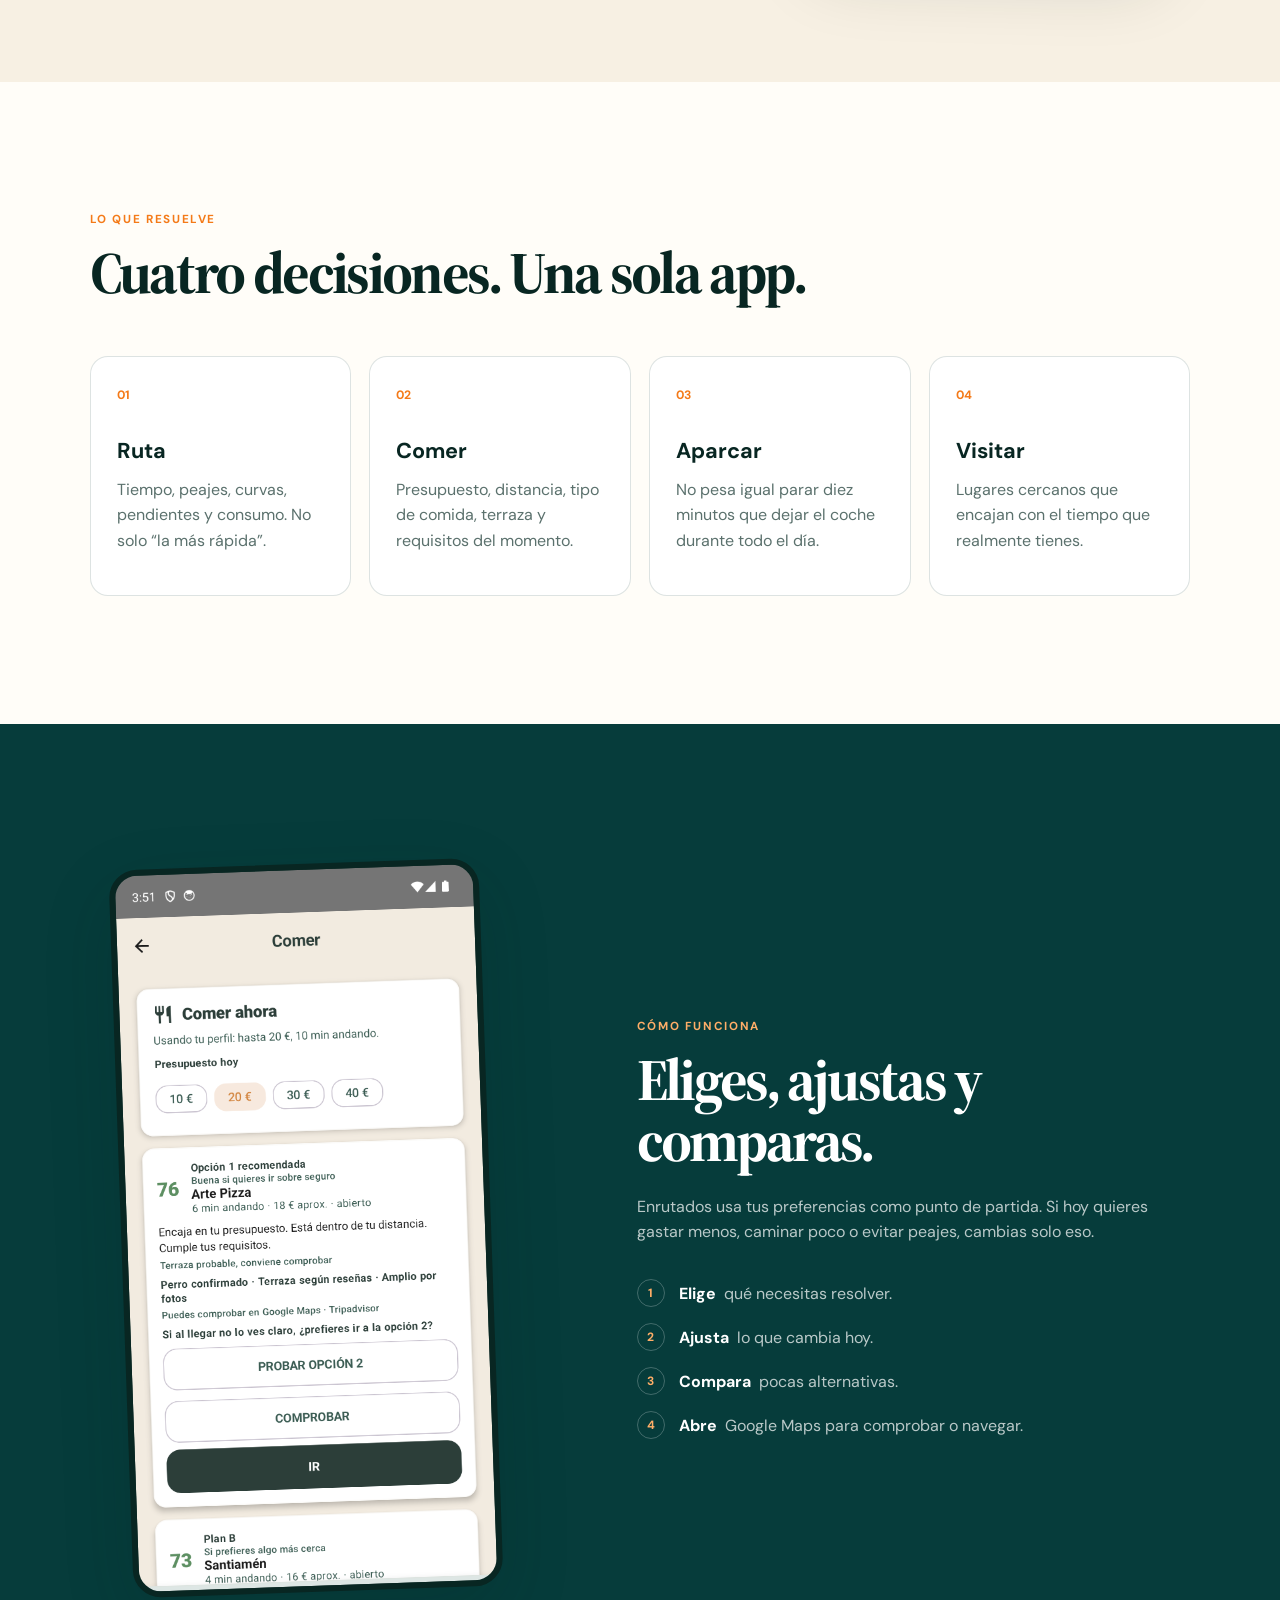
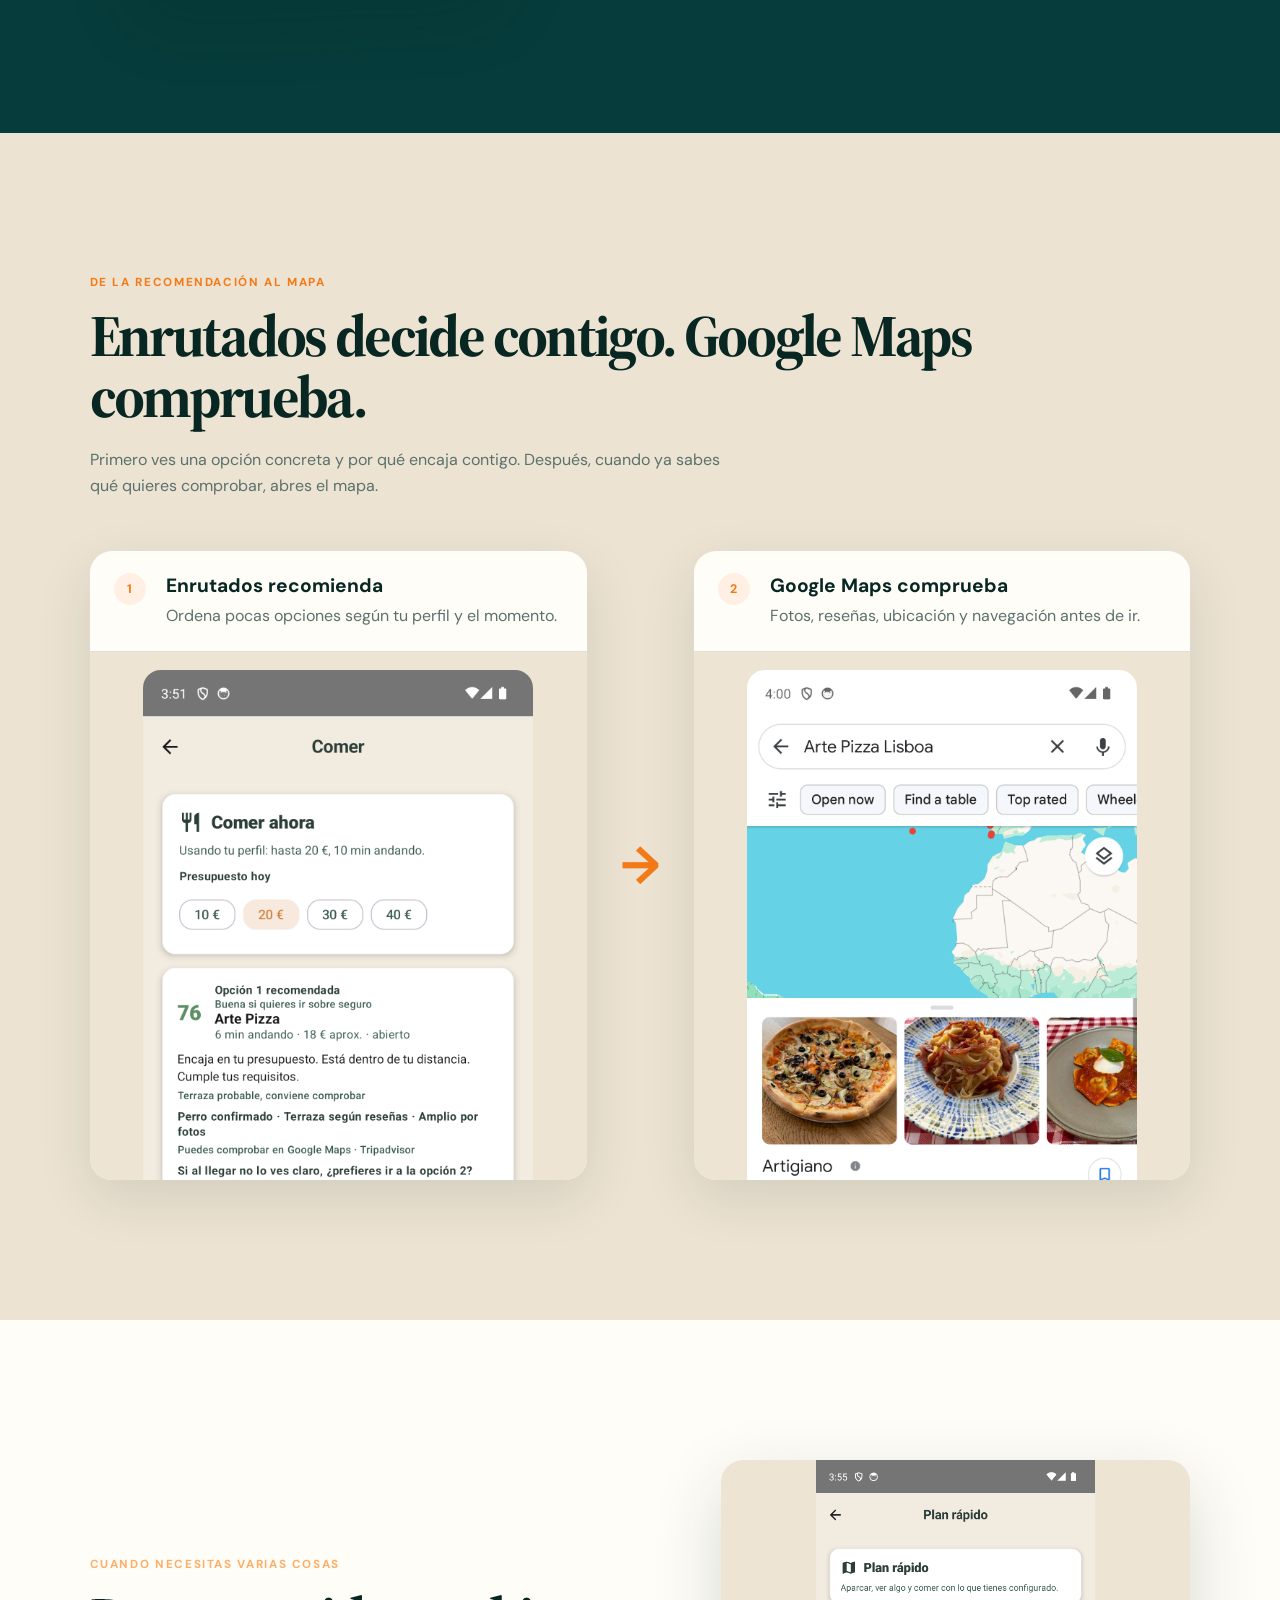
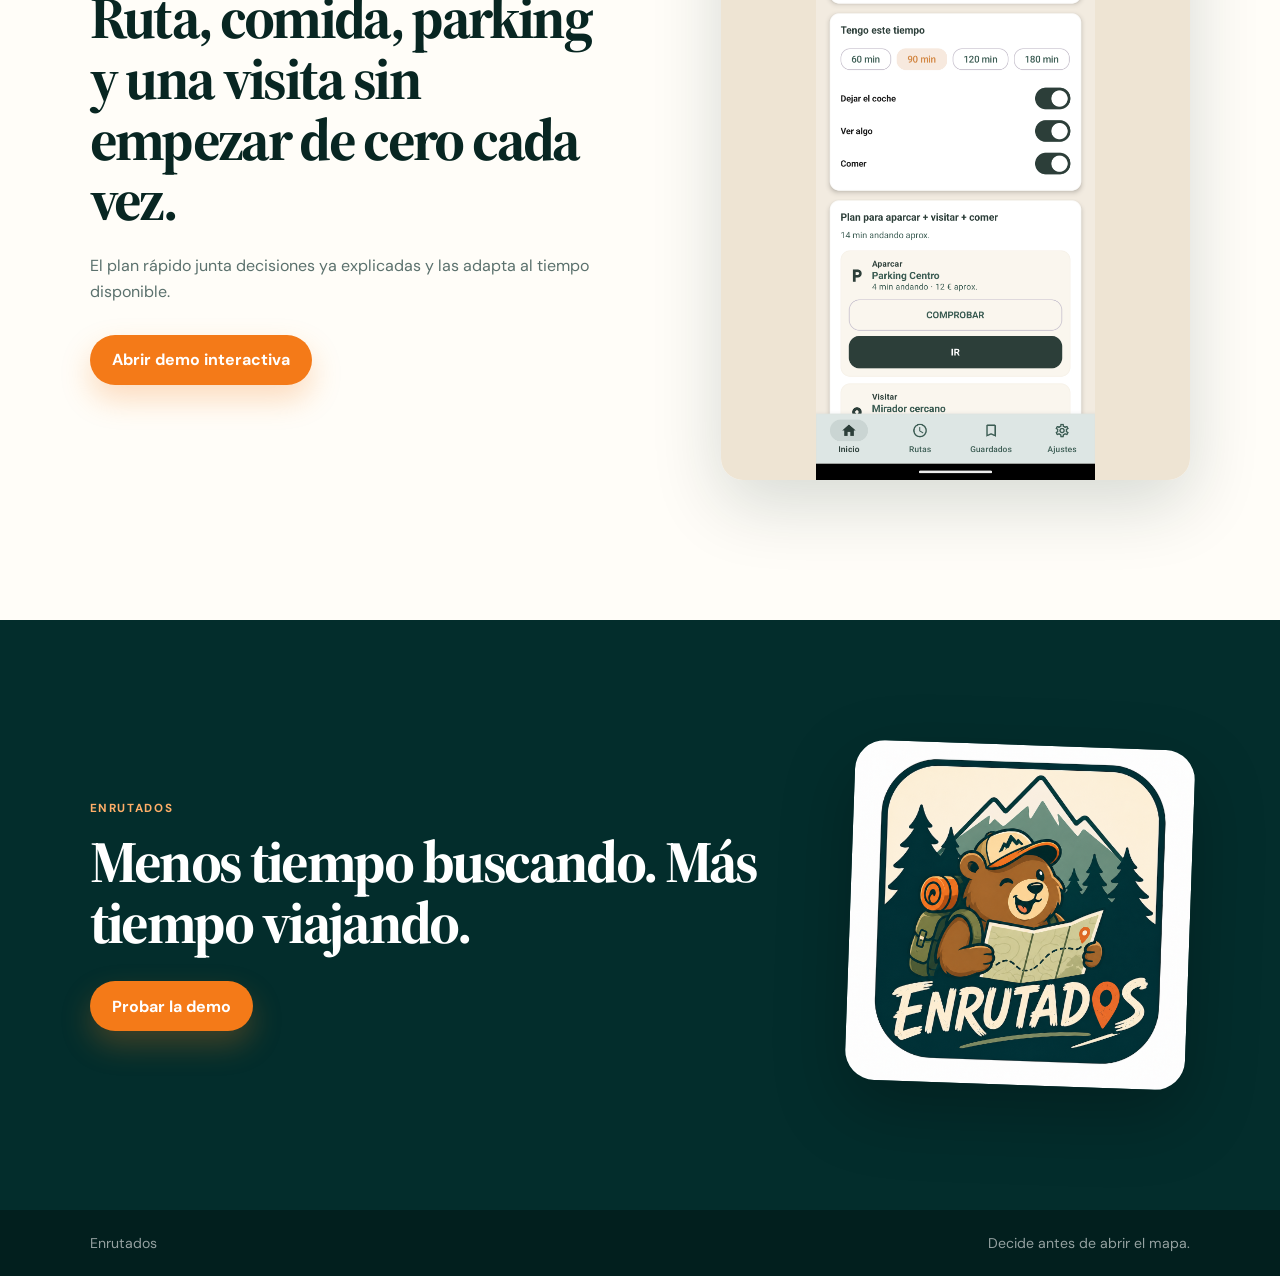
==== commit dbc12af3: "Add files via upload" ====
--- a/index.html
+++ b/index.html
@@ -148,24 +148,42 @@
 
       <section class="result">
         <div class="result-copy">
-          <p class="eyebrow">Resultado real</p>
-          <h2>Pocas opciones. Y una razón para cada una.</h2>
+          <p class="eyebrow">De la recomendación al mapa</p>
+          <h2>Enrutados decide contigo. Google Maps comprueba.</h2>
           <p>
-            En lugar de una lista interminable, ves alternativas concretas,
-            ajustables y fáciles de comprobar.
-          </p>
-        </div>
-
-        <div class="result-grid">
-          <figure>
-            <img src="assets/food-map.png" alt="Opciones de comida mostradas en el mapa" />
-            <figcaption>Comer cerca y comprobar antes de ir.</figcaption>
-          </figure>
-
-          <figure>
-            <img src="assets/parking-map.png" alt="Alternativas de parking mostradas en el mapa" />
-            <figcaption>Parking según cuánto tiempo vas a dejar el coche.</figcaption>
-          </figure>
+            Primero ves una opción concreta y por qué encaja contigo. Después,
+            cuando ya sabes qué quieres comprobar, abres el mapa.
+          </p>
+        </div>
+
+        <div class="result-flow">
+          <article class="result-card">
+            <div class="result-card-copy">
+              <span>1</span>
+              <div>
+                <h3>Enrutados recomienda</h3>
+                <p>Ordena pocas opciones según tu perfil y el momento.</p>
+              </div>
+            </div>
+            <figure>
+              <img src="assets/food.png" alt="Enrutados recomienda una opción para comer" />
+            </figure>
+          </article>
+
+          <div class="result-arrow" aria-hidden="true">→</div>
+
+          <article class="result-card">
+            <div class="result-card-copy">
+              <span>2</span>
+              <div>
+                <h3>Google Maps comprueba</h3>
+                <p>Fotos, reseñas, ubicación y navegación antes de ir.</p>
+              </div>
+            </div>
+            <figure>
+              <img src="assets/food-map.png" alt="Google Maps permite comprobar el restaurante recomendado" />
+            </figure>
+          </article>
         </div>
       </section>
 
--- a/styles.css
+++ b/styles.css
@@ -336,35 +336,71 @@
 }
 
 .result-copy p:not(.eyebrow) {
-  max-width: 58ch;
+  max-width: 60ch;
   margin-top: 20px;
 }
 
-.result-grid {
-  display: grid;
-  grid-template-columns: repeat(2, minmax(0, 1fr));
-  gap: 26px;
-  margin-top: 50px;
-}
-
-.result-grid figure {
+.result-flow {
+  display: grid;
+  grid-template-columns: minmax(0, 1fr) auto minmax(0, 1fr);
+  gap: clamp(18px, 3vw, 34px);
+  align-items: center;
+  max-width: 1120px;
+  margin: 52px auto 0;
+}
+
+.result-card {
   overflow: hidden;
-  border-radius: 18px;
+  border-radius: 22px;
   background: var(--paper);
-  box-shadow: 0 16px 50px rgba(8, 38, 34, 0.1);
-}
-
-.result-grid img {
-  height: 520px;
-  object-fit: contain;
+  box-shadow: 0 18px 55px rgba(8, 38, 34, 0.11);
+}
+
+.result-card-copy {
+  display: grid;
+  grid-template-columns: 38px 1fr;
+  gap: 14px;
+  align-items: start;
+  padding: 22px 24px;
+  border-bottom: 1px solid var(--line);
+}
+
+.result-card-copy > span {
+  display: grid;
+  width: 32px;
+  height: 32px;
+  place-items: center;
+  border-radius: 50%;
+  color: var(--orange);
+  background: #fff0e3;
+  font-size: 0.78rem;
+  font-weight: 700;
+}
+
+.result-card-copy h3 {
+  margin-bottom: 5px;
+  font-size: 1.2rem;
+}
+
+.result-card figure {
+  margin: 0;
+  padding: 18px 18px 0;
+  background: #eee4d3;
+}
+
+.result-card img {
+  width: min(100%, 390px);
+  height: 510px;
+  margin: 0 auto;
+  object-fit: cover;
   object-position: top;
-  background: #eee4d3;
-}
-
-.result-grid figcaption {
-  padding: 18px 20px 20px;
-  color: var(--ink-strong);
-  font-weight: 600;
+  border-radius: 18px 18px 0 0;
+}
+
+.result-arrow {
+  color: var(--orange);
+  font-size: clamp(2rem, 4vw, 3.2rem);
+  font-weight: 700;
 }
 
 .plan {
@@ -475,12 +511,18 @@
     width: min(330px, 88vw);
   }
 
-  .result-grid {
+  .result-flow {
     grid-template-columns: 1fr;
-  }
-
-  .result-grid img {
-    height: 440px;
+    max-width: 560px;
+  }
+
+  .result-arrow {
+    transform: rotate(90deg);
+    justify-self: center;
+  }
+
+  .result-card img {
+    height: 470px;
   }
 }
 
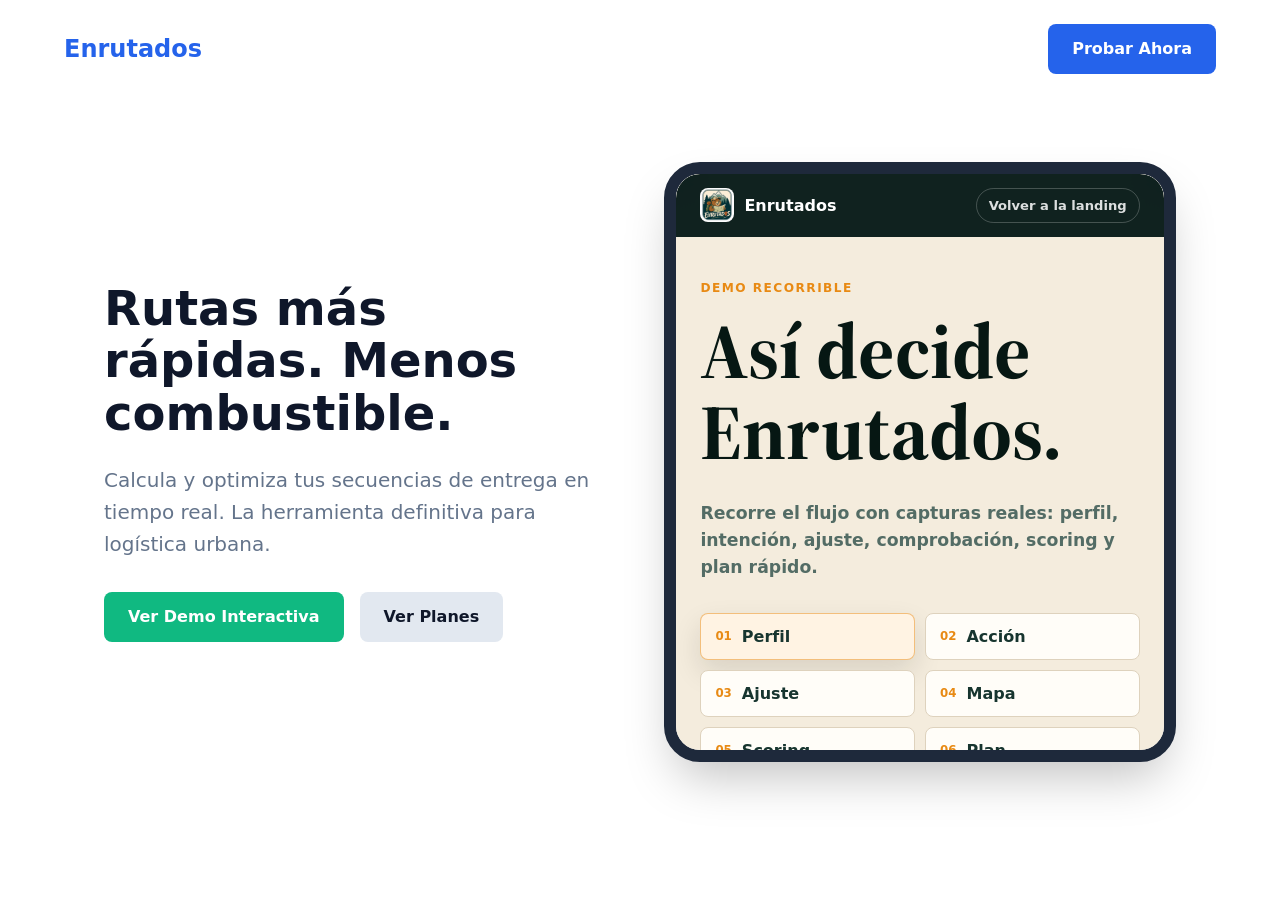
==== commit a2d4b01f: "Update index.html" ====
--- a/index.html
+++ b/index.html
@@ -1,222 +1,77 @@
-<!doctype html>
+<!DOCTYPE html>
 <html lang="es">
-  <head>
-    <meta charset="utf-8" />
-    <meta name="viewport" content="width=device-width, initial-scale=1" />
-    <meta
-      name="description"
-      content="Enrutados te ayuda a elegir ruta, comida, parking y visitas durante un viaje."
-    />
-    <meta property="og:title" content="Enrutados" />
-    <meta
-      property="og:description"
-      content="¿Qué ruta te conviene? ¿Dónde comes? ¿Dónde aparcas? Enrutados ordena esas decisiones antes de abrir Google Maps."
-    />
-    <meta property="og:image" content="assets/enrutados-hero-vertical.png" />
-    <title>Enrutados | Decide antes de abrir el mapa</title>
-    <link rel="preconnect" href="https://fonts.googleapis.com" />
-    <link rel="preconnect" href="https://fonts.gstatic.com" crossorigin />
-    <link
-      href="https://fonts.googleapis.com/css2?family=DM+Sans:wght@400;500;600;700&family=Source+Serif+4:opsz,wght@8..60,700&display=swap"
-      rel="stylesheet"
-    />
-    <link rel="stylesheet" href="styles.css" />
-  </head>
-  <body>
-    <header class="site-header">
-      <a class="brand" href="#inicio" aria-label="Volver al inicio">
-        <img src="assets/enrutados-logo-square.png" alt="" />
-        <span>Enrutados</span>
-      </a>
+<head>
+  <meta charset="UTF-8">
+  <meta name="viewport" content="width=device-width, initial-scale=1.0">
+  <title>Enrutados | Optimización Inteligente de Rutas</title>
+  <style>
+    :root {
+      --primary: #2563eb;
+      --primary-dark: #1d4ed8;
+      --bg-dark: #0f172a;
+      --text-main: #334155;
+      --text-light: #f8fafc;
+      --accent: #10b981;
+    }
 
-      <nav aria-label="Navegación principal">
-        <a href="#ejemplo">Ejemplo</a>
-        <a href="#funciones">Qué resuelve</a>
-        <a class="nav-cta" href="demo.html">Probar demo</a>
-      </nav>
-    </header>
+    * { box-sizing: border-box; margin: 0; padding: 0; font-family: system-ui, -apple-system, sans-serif; }
+    body { color: var(--text-main); background-color: #fff; line-height: 1.6; }
 
-    <main id="inicio">
-      <section class="hero">
-        <div class="hero-background" aria-hidden="true"></div>
-        <div class="hero-overlay" aria-hidden="true"></div>
+    /* Header */
+    header { display: flex; justify-content: space-between; align-items: center; padding: 1.5rem 5%; background: #fff; }
+    .logo { font-size: 1.5rem; font-weight: 800; color: var(--primary); }
+    .btn-cta { background: var(--primary); color: #fff; padding: 0.75rem 1.5rem; border-radius: 8px; text-decoration: none; font-weight: 600; transition: background 0.2s; }
+    .btn-cta:hover { background: var(--primary-dark); }
 
-        <div class="hero-content">
-          <p class="eyebrow light">Antes de abrir Google Maps</p>
-          <h1>¿Qué ruta te conviene? ¿Dónde comes? ¿Dónde aparcas?</h1>
-          <p class="hero-lead">
-            Enrutados ordena las decisiones normales de un viaje para que no
-            tengas que resolverlas una por una.
-          </p>
-          <div class="hero-actions">
-            <a class="button primary" href="demo.html">Probar la demo</a>
-            <a class="button ghost" href="#ejemplo">Ver un ejemplo</a>
-          </div>
+    /* Hero Section */
+    .hero { display: grid; grid-template-columns: 1fr 1fr; gap: 3rem; padding: 4rem 5%; align-items: center; max-width: 1200px; margin: 0 auto; }
+    .hero-content h1 { font-size: 3rem; line-height: 1.1; color: var(--bg-dark); margin-bottom: 1.5rem; }
+    .hero-content p { font-size: 1.25rem; color: #64748b; margin-bottom: 2rem; }
+    
+    /* Device Frame para la Demo */
+    .demo-frame {
+      border: 12px solid #1e293b;
+      border-radius: 36px;
+      overflow: hidden;
+      box-shadow: 0 25px 50px -12px rgba(0, 0, 0, 0.25);
+      height: 600px;
+      background: #f1f5f9;
+      position: relative;
+    }
+    .demo-frame iframe { width: 100%; height: 100%; border: none; }
+
+    /* Responsive */
+    @media (max-width: 900px) {
+      .hero { grid-template-columns: 1fr; text-align: center; }
+      .demo-frame { height: 500px; }
+    }
+  </style>
+</head>
+<body>
+
+  <header>
+    <div class="logo">Enrutados</div>
+    <a href="#demo" class="btn-cta">Probar Ahora</a>
+  </header>
+
+  <main>
+    <section class="hero">
+      <div class="hero-content">
+        <h1>Rutas más rápidas. Menos combustible.</h1>
+        <p>Calcula y optimiza tus secuencias de entrega en tiempo real. La herramienta definitiva para logística urbana.</p>
+        <div style="display: flex; gap: 1rem; flex-wrap: wrap;">
+          <a href="#demo" class="btn-cta" style="background: var(--accent);">Ver Demo Interactiva</a>
+          <a href="#pricing" class="btn-cta" style="background: #e2e8f0; color: var(--bg-dark);">Ver Planes</a>
         </div>
-      </section>
+      </div>
 
-      <section class="trip-example" id="ejemplo">
-        <div class="trip-copy">
-          <p class="eyebrow">Un caso normal</p>
-          <h2>Vas de Gijón a Oporto.</h2>
-          <p class="trip-intro">
-            No quieres solo una línea azul. Quieres saber qué opción te compensa
-            de verdad.
-          </p>
+      <!-- Contenedor optimizado de la Demo -->
+      <div class="demo-frame" id="demo">
+        <!-- Puedes cargar la demo vía iframe o directamente embebiendo la app -->
+        <iframe src="demo.html" title="Demo Interactiva Enrutados"></iframe>
+      </div>
+    </section>
+  </main>
 
-          <div class="trip-points">
-            <div>
-              <strong>Ruta</strong>
-              <span>Evitar carreteras incómodas sin perder una hora.</span>
-            </div>
-            <div>
-              <strong>Parking</strong>
-              <span>Dejar el coche varias horas sin dar veinte vueltas.</span>
-            </div>
-            <div>
-              <strong>Comer</strong>
-              <span>Algo sencillo, con terraza y cerca de donde ya estás.</span>
-            </div>
-            <div>
-              <strong>Visitar</strong>
-              <span>Aprovechar una hora libre sin desviarte demasiado.</span>
-            </div>
-          </div>
-        </div>
-
-        <figure class="trip-phone">
-          <img src="assets/acciones.png" alt="Pantalla principal de Enrutados con ruta, comida, parking y visita" />
-        </figure>
-      </section>
-
-      <section class="features" id="funciones">
-        <div class="section-heading">
-          <p class="eyebrow">Lo que resuelve</p>
-          <h2>Cuatro decisiones. Una sola app.</h2>
-        </div>
-
-        <div class="feature-grid">
-          <article>
-            <span class="feature-number">01</span>
-            <h3>Ruta</h3>
-            <p>Tiempo, peajes, curvas, pendientes y consumo. No solo “la más rápida”.</p>
-          </article>
-
-          <article>
-            <span class="feature-number">02</span>
-            <h3>Comer</h3>
-            <p>Presupuesto, distancia, tipo de comida, terraza y requisitos del momento.</p>
-          </article>
-
-          <article>
-            <span class="feature-number">03</span>
-            <h3>Aparcar</h3>
-            <p>No pesa igual parar diez minutos que dejar el coche durante todo el día.</p>
-          </article>
-
-          <article>
-            <span class="feature-number">04</span>
-            <h3>Visitar</h3>
-            <p>Lugares cercanos que encajan con el tiempo que realmente tienes.</p>
-          </article>
-        </div>
-      </section>
-
-      <section class="how">
-        <div class="how-media">
-          <figure class="how-phone">
-            <img src="assets/food.png" alt="Ajustes de comida en Enrutados" />
-          </figure>
-        </div>
-
-        <div class="how-copy">
-          <p class="eyebrow light">Cómo funciona</p>
-          <h2>Eliges, ajustas y comparas.</h2>
-          <p>
-            Enrutados usa tus preferencias como punto de partida. Si hoy quieres
-            gastar menos, caminar poco o evitar peajes, cambias solo eso.
-          </p>
-
-          <ol class="steps">
-            <li><span>1</span><strong>Elige</strong> qué necesitas resolver.</li>
-            <li><span>2</span><strong>Ajusta</strong> lo que cambia hoy.</li>
-            <li><span>3</span><strong>Compara</strong> pocas alternativas.</li>
-            <li><span>4</span><strong>Abre</strong> Google Maps para comprobar o navegar.</li>
-          </ol>
-        </div>
-      </section>
-
-      <section class="result">
-        <div class="result-copy">
-          <p class="eyebrow">De la recomendación al mapa</p>
-          <h2>Enrutados decide contigo. Google Maps comprueba.</h2>
-          <p>
-            Primero ves una opción concreta y por qué encaja contigo. Después,
-            cuando ya sabes qué quieres comprobar, abres el mapa.
-          </p>
-        </div>
-
-        <div class="result-flow">
-          <article class="result-card">
-            <div class="result-card-copy">
-              <span>1</span>
-              <div>
-                <h3>Enrutados recomienda</h3>
-                <p>Ordena pocas opciones según tu perfil y el momento.</p>
-              </div>
-            </div>
-            <figure>
-              <img src="assets/food.png" alt="Enrutados recomienda una opción para comer" />
-            </figure>
-          </article>
-
-          <div class="result-arrow" aria-hidden="true">→</div>
-
-          <article class="result-card">
-            <div class="result-card-copy">
-              <span>2</span>
-              <div>
-                <h3>Google Maps comprueba</h3>
-                <p>Fotos, reseñas, ubicación y navegación antes de ir.</p>
-              </div>
-            </div>
-            <figure>
-              <img src="assets/food-map.png" alt="Google Maps permite comprobar el restaurante recomendado" />
-            </figure>
-          </article>
-        </div>
-      </section>
-
-      <section class="plan">
-        <div class="plan-copy">
-          <p class="eyebrow light">Cuando necesitas varias cosas</p>
-          <h2>Ruta, comida, parking y una visita sin empezar de cero cada vez.</h2>
-          <p>
-            El plan rápido junta decisiones ya explicadas y las adapta al tiempo
-            disponible.
-          </p>
-          <a class="button primary" href="demo.html">Abrir demo interactiva</a>
-        </div>
-
-        <figure class="plan-shot">
-          <img src="assets/plan.png" alt="Plan rápido de Enrutados" />
-        </figure>
-      </section>
-
-      <section class="final-cta">
-        <div>
-          <p class="eyebrow light">Enrutados</p>
-          <h2>Menos tiempo buscando. Más tiempo viajando.</h2>
-          <a class="button primary" href="demo.html">Probar la demo</a>
-        </div>
-
-        <img src="assets/enrutados-logo-square.png" alt="Oso viajero de Enrutados consultando un mapa" />
-      </section>
-    </main>
-
-    <footer>
-      <span>Enrutados</span>
-      <span>Decide antes de abrir el mapa.</span>
-    </footer>
-  </body>
+</body>
 </html>
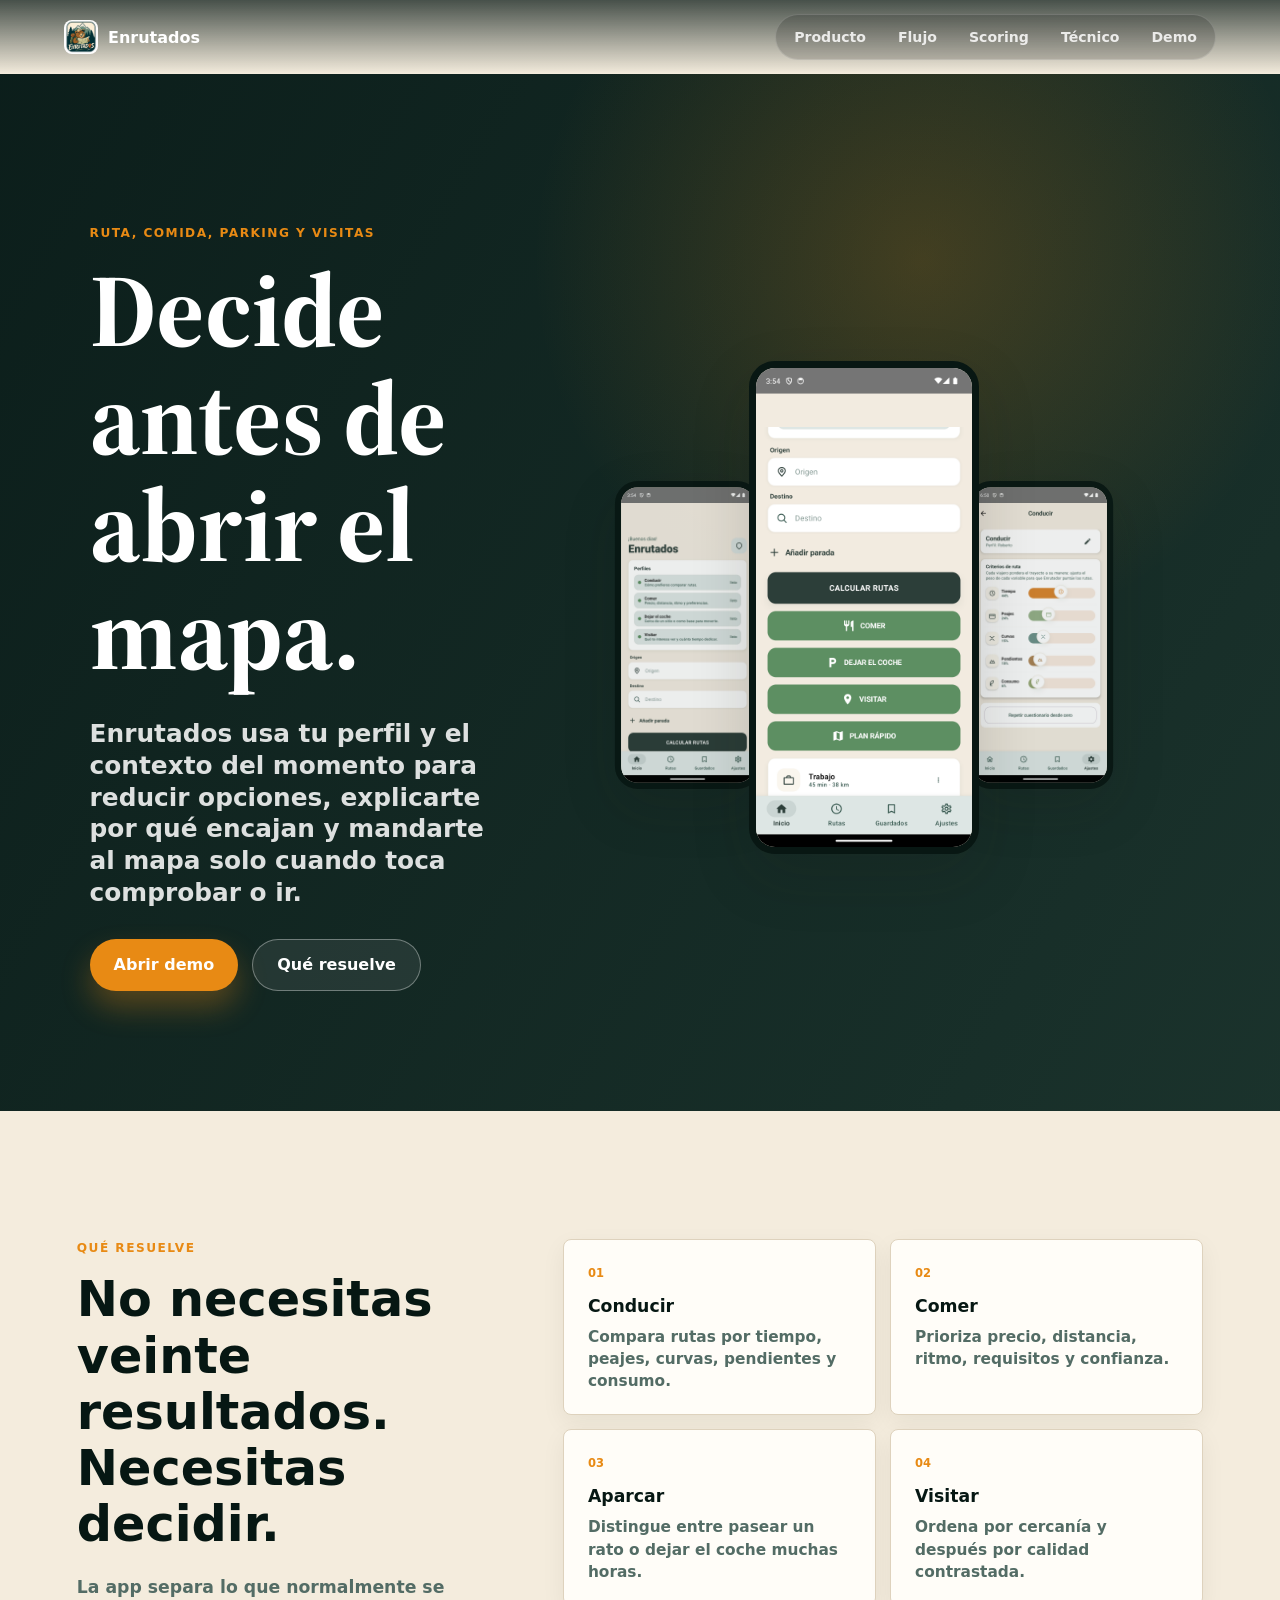
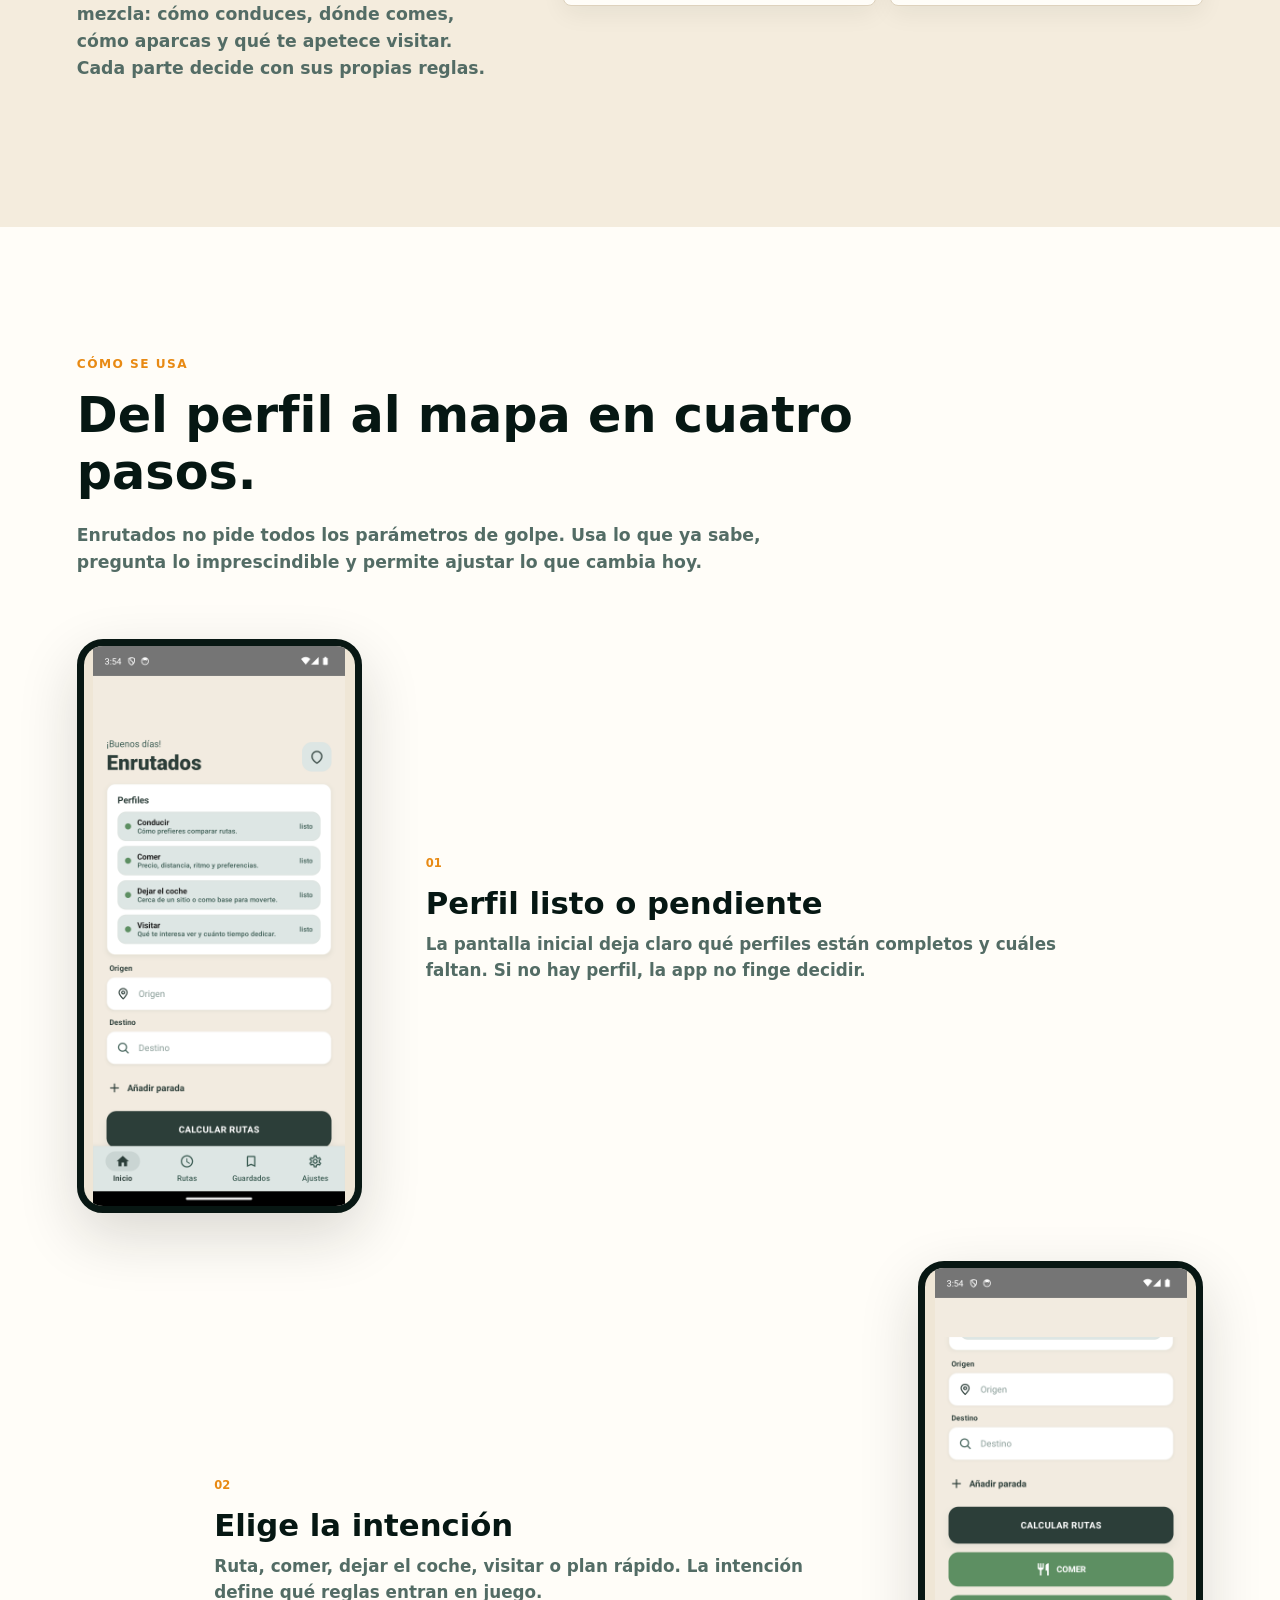
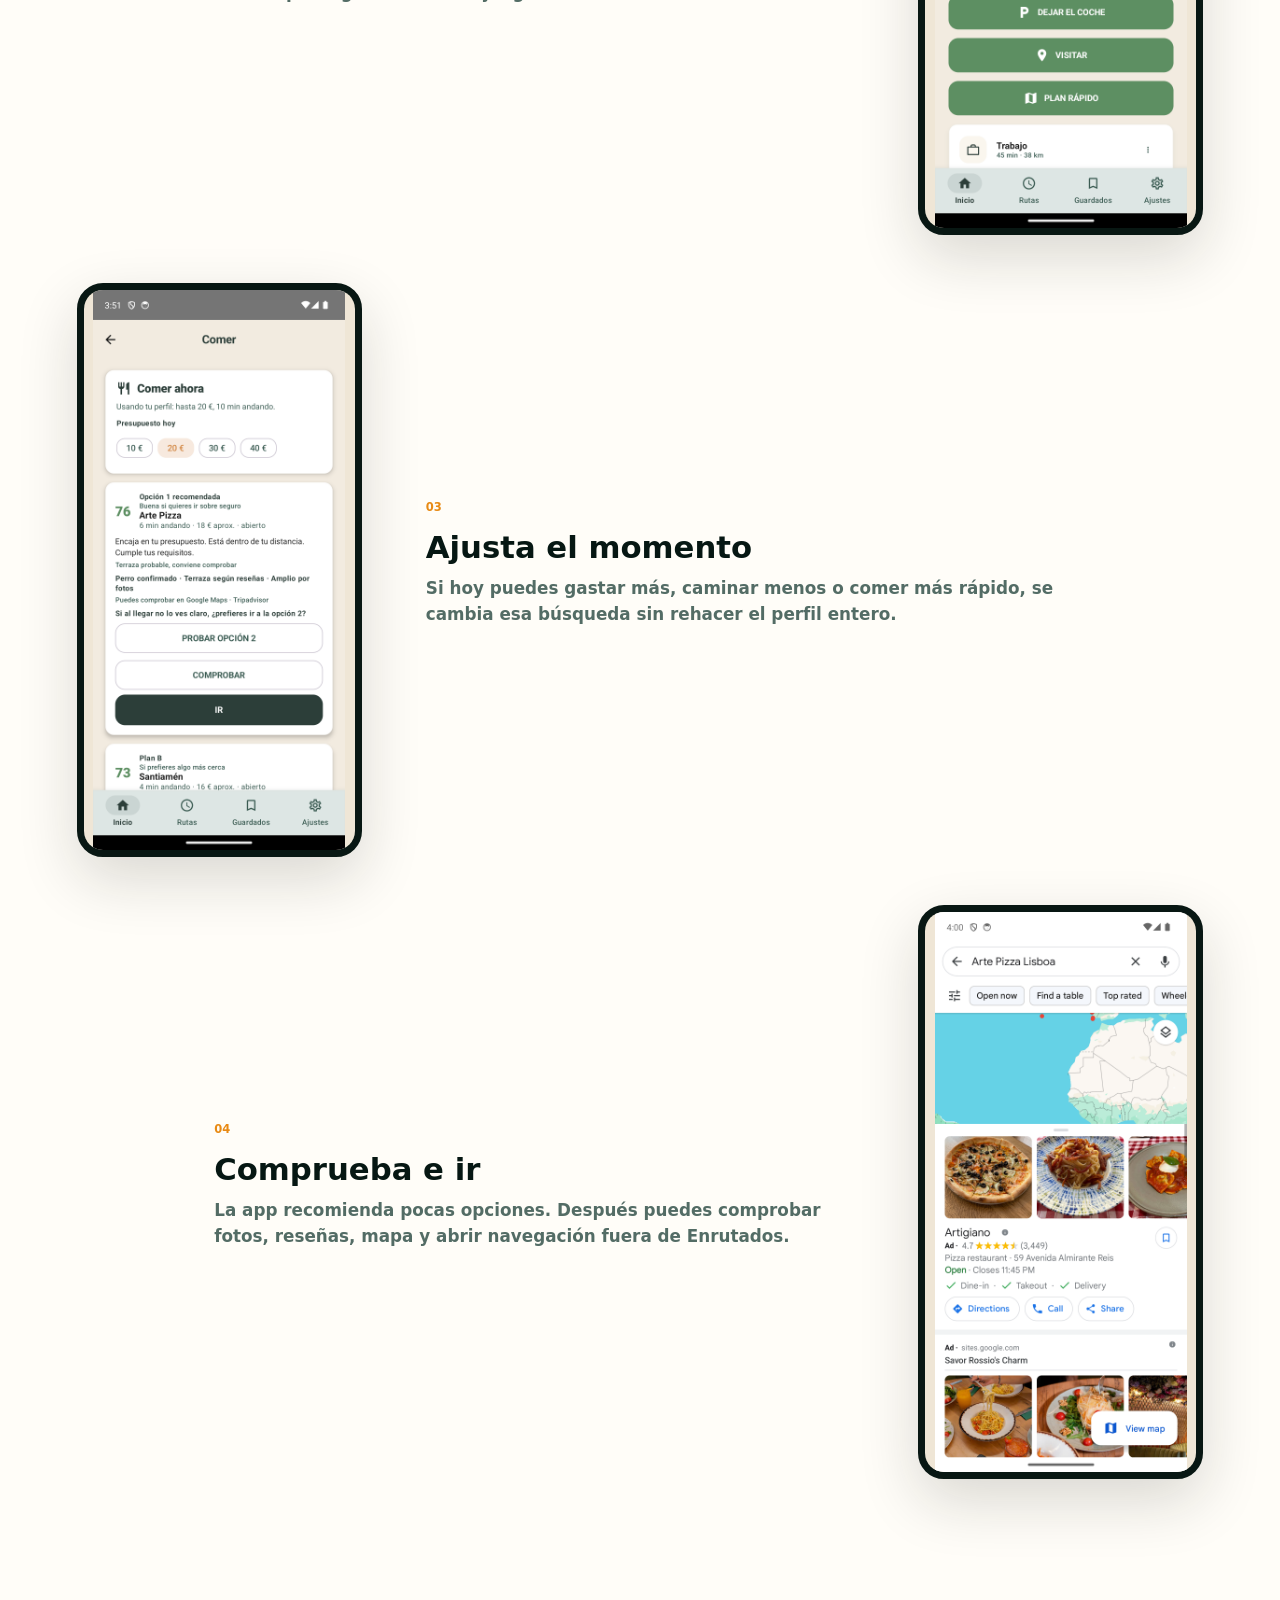
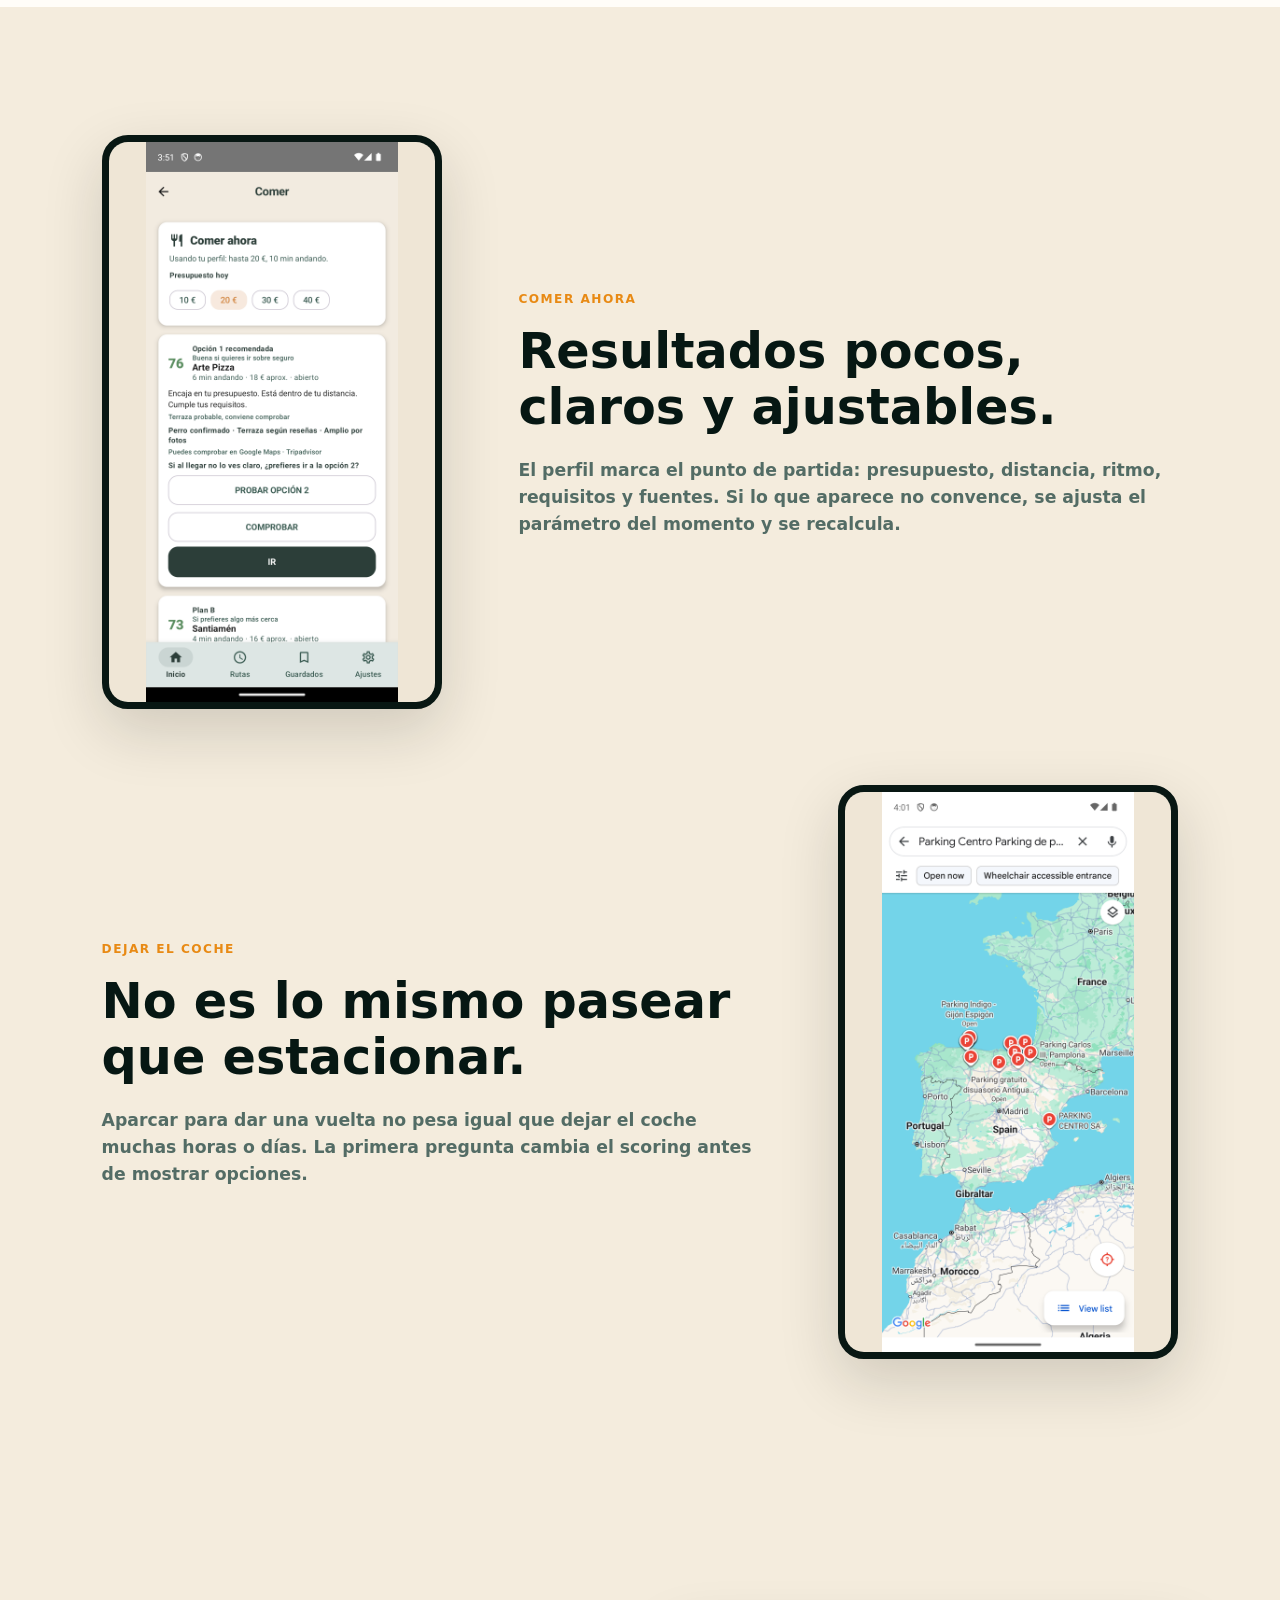
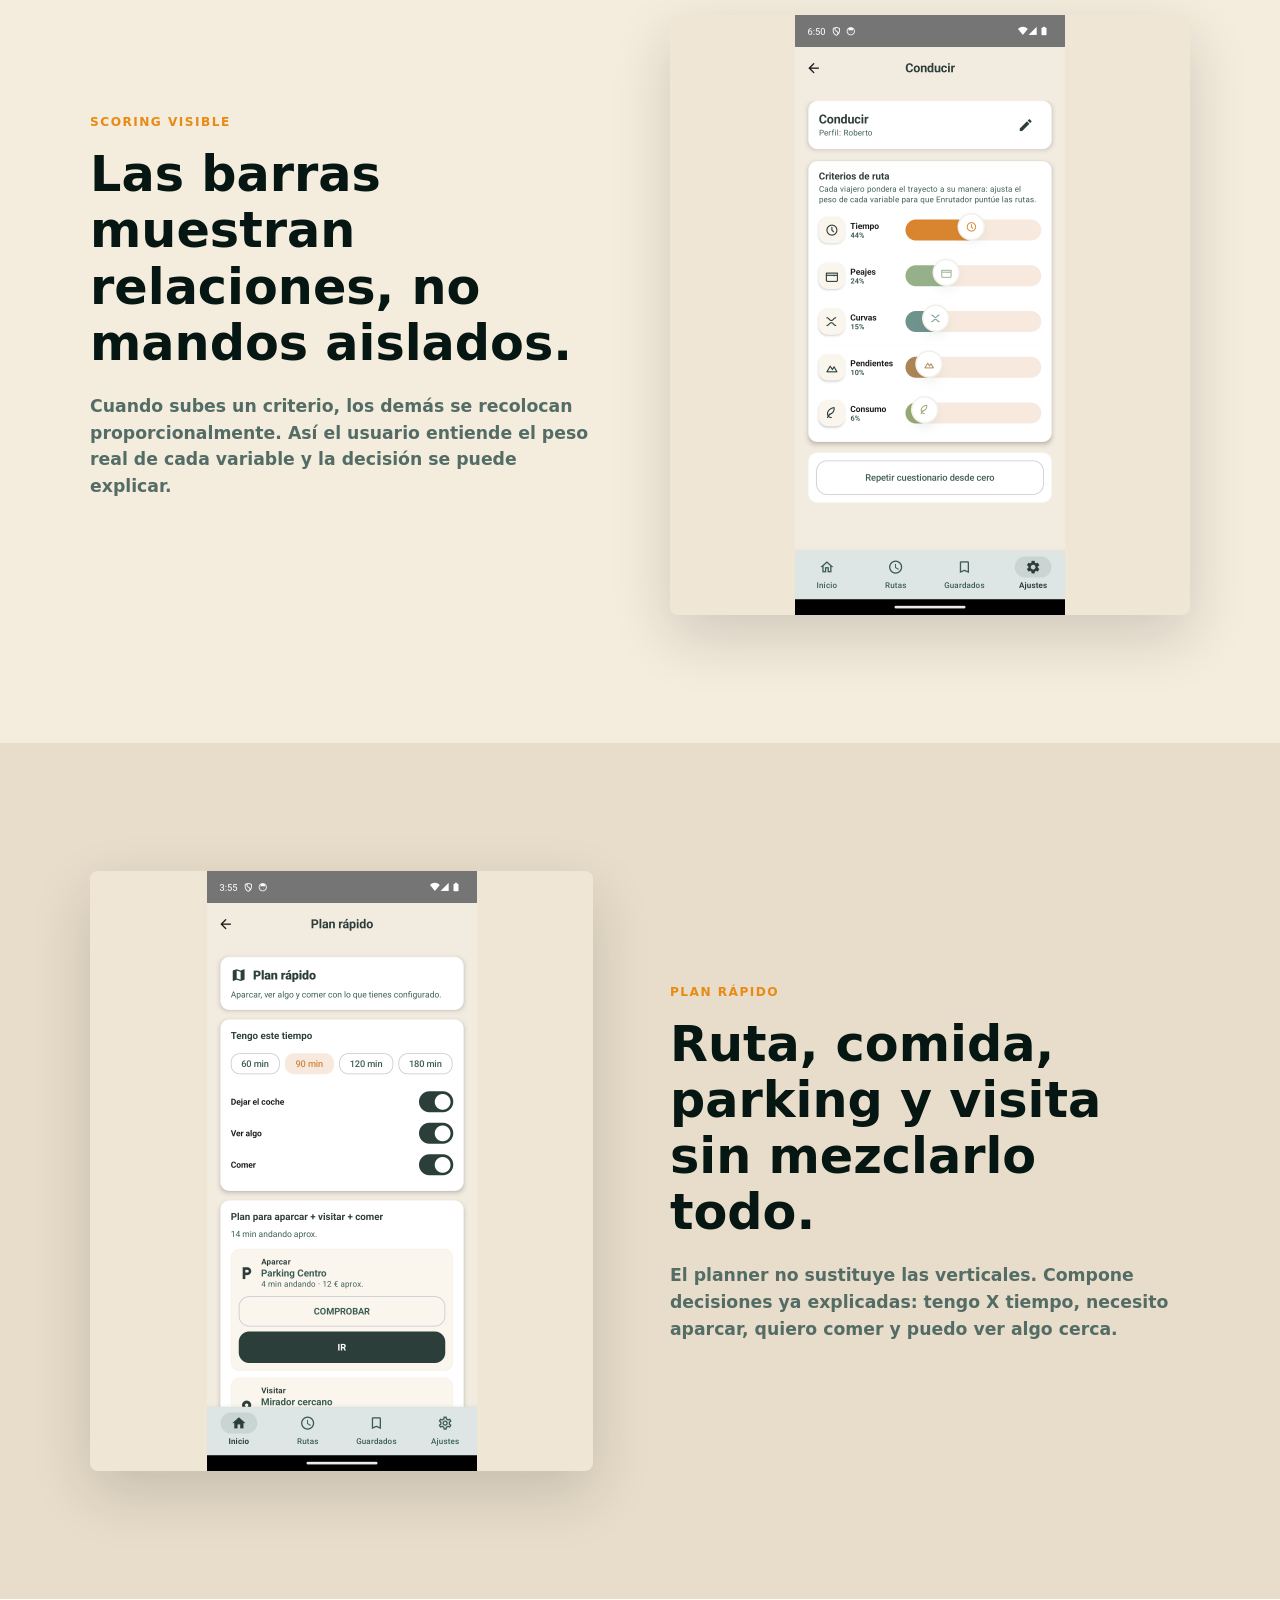
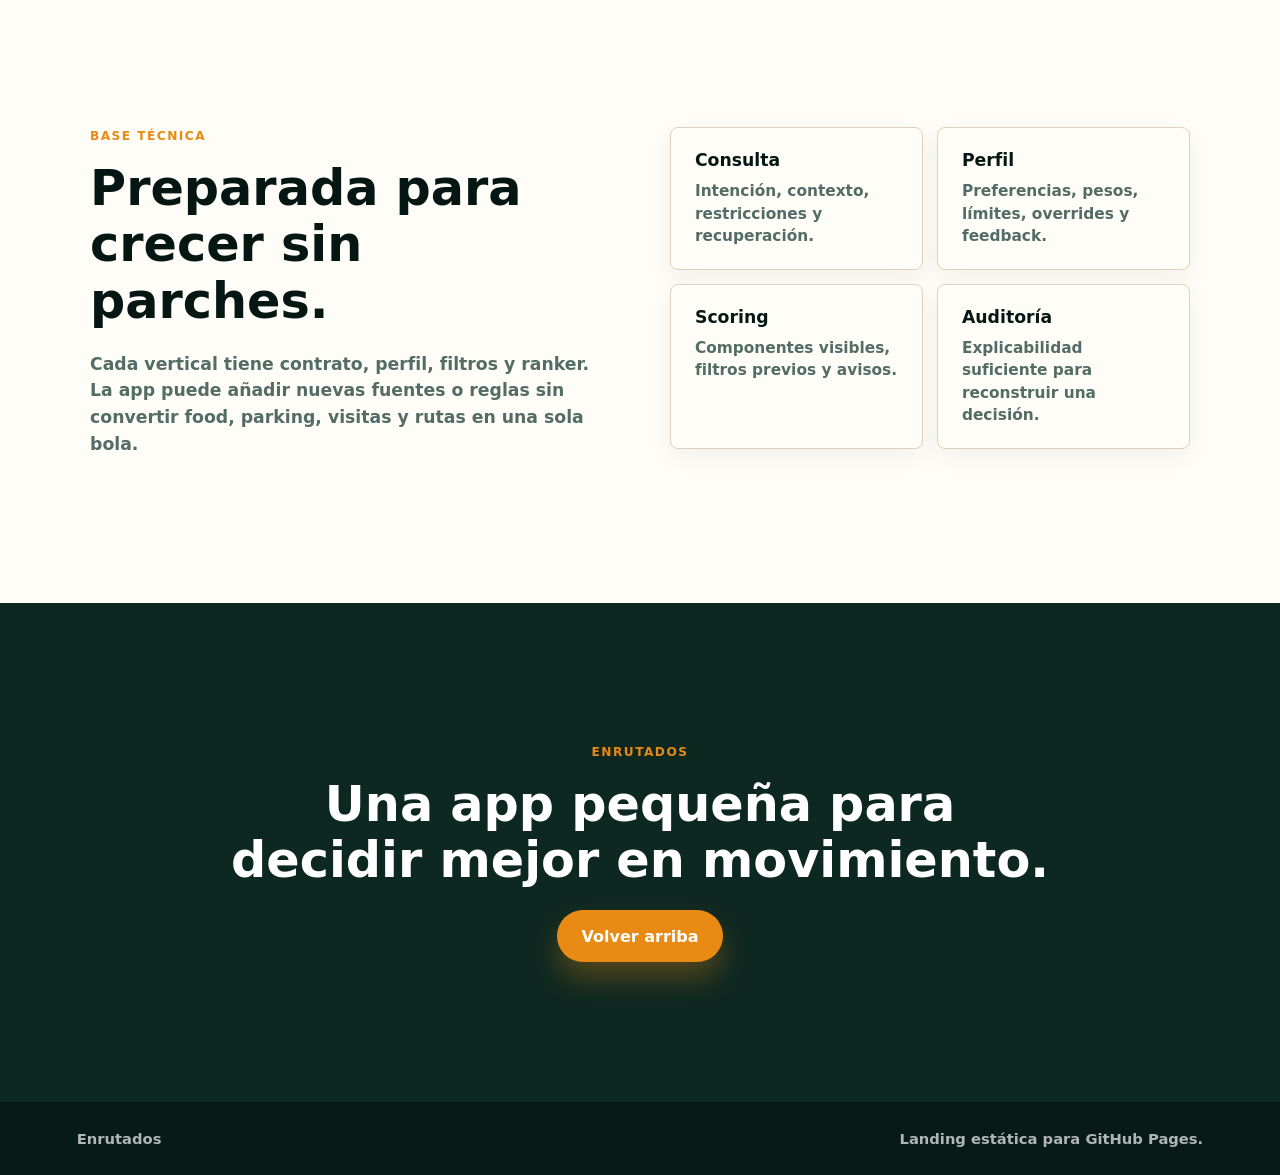
==== commit 80a6ac44: "Use real app screens in landing hero" ====
--- a/index.html
+++ b/index.html
@@ -1,77 +1,272 @@
-<!DOCTYPE html>
+<!doctype html>
 <html lang="es">
-<head>
-  <meta charset="UTF-8">
-  <meta name="viewport" content="width=device-width, initial-scale=1.0">
-  <title>Enrutados | Optimización Inteligente de Rutas</title>
-  <style>
-    :root {
-      --primary: #2563eb;
-      --primary-dark: #1d4ed8;
-      --bg-dark: #0f172a;
-      --text-main: #334155;
-      --text-light: #f8fafc;
-      --accent: #10b981;
-    }
-
-    * { box-sizing: border-box; margin: 0; padding: 0; font-family: system-ui, -apple-system, sans-serif; }
-    body { color: var(--text-main); background-color: #fff; line-height: 1.6; }
-
-    /* Header */
-    header { display: flex; justify-content: space-between; align-items: center; padding: 1.5rem 5%; background: #fff; }
-    .logo { font-size: 1.5rem; font-weight: 800; color: var(--primary); }
-    .btn-cta { background: var(--primary); color: #fff; padding: 0.75rem 1.5rem; border-radius: 8px; text-decoration: none; font-weight: 600; transition: background 0.2s; }
-    .btn-cta:hover { background: var(--primary-dark); }
-
-    /* Hero Section */
-    .hero { display: grid; grid-template-columns: 1fr 1fr; gap: 3rem; padding: 4rem 5%; align-items: center; max-width: 1200px; margin: 0 auto; }
-    .hero-content h1 { font-size: 3rem; line-height: 1.1; color: var(--bg-dark); margin-bottom: 1.5rem; }
-    .hero-content p { font-size: 1.25rem; color: #64748b; margin-bottom: 2rem; }
-    
-    /* Device Frame para la Demo */
-    .demo-frame {
-      border: 12px solid #1e293b;
-      border-radius: 36px;
-      overflow: hidden;
-      box-shadow: 0 25px 50px -12px rgba(0, 0, 0, 0.25);
-      height: 600px;
-      background: #f1f5f9;
-      position: relative;
-    }
-    .demo-frame iframe { width: 100%; height: 100%; border: none; }
-
-    /* Responsive */
-    @media (max-width: 900px) {
-      .hero { grid-template-columns: 1fr; text-align: center; }
-      .demo-frame { height: 500px; }
-    }
-  </style>
-</head>
-<body>
-
-  <header>
-    <div class="logo">Enrutados</div>
-    <a href="#demo" class="btn-cta">Probar Ahora</a>
-  </header>
-
-  <main>
-    <section class="hero">
-      <div class="hero-content">
-        <h1>Rutas más rápidas. Menos combustible.</h1>
-        <p>Calcula y optimiza tus secuencias de entrega en tiempo real. La herramienta definitiva para logística urbana.</p>
-        <div style="display: flex; gap: 1rem; flex-wrap: wrap;">
-          <a href="#demo" class="btn-cta" style="background: var(--accent);">Ver Demo Interactiva</a>
-          <a href="#pricing" class="btn-cta" style="background: #e2e8f0; color: var(--bg-dark);">Ver Planes</a>
-        </div>
-      </div>
-
-      <!-- Contenedor optimizado de la Demo -->
-      <div class="demo-frame" id="demo">
-        <!-- Puedes cargar la demo vía iframe o directamente embebiendo la app -->
-        <iframe src="demo.html" title="Demo Interactiva Enrutados"></iframe>
-      </div>
-    </section>
-  </main>
-
-</body>
+  <head>
+    <meta charset="utf-8" />
+    <meta name="viewport" content="width=device-width, initial-scale=1" />
+    <meta
+      name="description"
+      content="Enrutados decide rutas, comida, parking y visitas con perfiles, scoring visible y comprobación en mapa."
+    />
+    <meta property="og:title" content="Enrutados" />
+    <meta
+      property="og:description"
+      content="Decide antes de abrir el mapa: ruta, comida, parking y visitas."
+    />
+    <meta property="og:image" content="assets/inicio.png" />
+    <title>Enrutados | Decide antes de abrir el mapa</title>
+    <link rel="preconnect" href="https://fonts.googleapis.com" />
+    <link rel="preconnect" href="https://fonts.gstatic.com" crossorigin />
+    <link
+      href="https://fonts.googleapis.com/css2?family=Inter:wght@500;600;700;800;900&family=Source+Serif+4:opsz,wght@8..60,700&display=swap"
+      rel="stylesheet"
+    />
+    <link rel="stylesheet" href="styles.css" />
+  </head>
+  <body>
+    <header class="site-header">
+      <a class="brand" href="#inicio" aria-label="Volver al inicio">
+        <img class="brand-mark" src="assets/enrutados-logo-illustration.png" alt="" />
+        <span>Enrutados</span>
+      </a>
+      <nav class="nav" aria-label="Navegación principal">
+        <a href="#problema">Producto</a>
+        <a href="#flujo">Flujo</a>
+        <a href="#scoring">Scoring</a>
+        <a href="#tecnico">Técnico</a>
+        <a href="demo.html">Demo</a>
+      </nav>
+    </header>
+
+    <main id="inicio">
+      <section class="hero">
+        <div class="hero-copy-block">
+          <p class="eyebrow">Ruta, comida, parking y visitas</p>
+          <h1>Decide antes de abrir el mapa.</h1>
+          <p>
+            Enrutados usa tu perfil y el contexto del momento para reducir
+            opciones, explicarte por qué encajan y mandarte al mapa solo cuando
+            toca comprobar o ir.
+          </p>
+          <div class="hero-actions">
+            <a class="button primary" href="demo.html">Abrir demo</a>
+            <a class="button secondary" href="#problema">Qué resuelve</a>
+          </div>
+        </div>
+        <div class="hero-screens" aria-label="Pantallas reales de Enrutados">
+          <figure class="phone-shot side left">
+            <img src="assets/inicio.png" alt="Inicio de Enrutados con estado de perfiles" />
+          </figure>
+          <figure class="phone-shot main">
+            <img src="assets/acciones.png" alt="Pantalla de acciones reales de Enrutados" />
+          </figure>
+          <figure class="phone-shot side right">
+            <img src="assets/scoring.png" alt="Pantalla real de scoring de Enrutados" />
+          </figure>
+        </div>
+      </section>
+
+      <section class="section problem" id="problema">
+        <div class="section-heading">
+          <p class="eyebrow">Qué resuelve</p>
+          <h2>No necesitas veinte resultados. Necesitas decidir.</h2>
+          <p>
+            La app separa lo que normalmente se mezcla: cómo conduces, dónde
+            comes, cómo aparcas y qué te apetece visitar. Cada parte decide con
+            sus propias reglas.
+          </p>
+        </div>
+        <div class="compact-grid">
+          <article>
+            <span>01</span>
+            <h3>Conducir</h3>
+            <p>Compara rutas por tiempo, peajes, curvas, pendientes y consumo.</p>
+          </article>
+          <article>
+            <span>02</span>
+            <h3>Comer</h3>
+            <p>Prioriza precio, distancia, ritmo, requisitos y confianza.</p>
+          </article>
+          <article>
+            <span>03</span>
+            <h3>Aparcar</h3>
+            <p>Distingue entre pasear un rato o dejar el coche muchas horas.</p>
+          </article>
+          <article>
+            <span>04</span>
+            <h3>Visitar</h3>
+            <p>Ordena por cercanía y después por calidad contrastada.</p>
+          </article>
+        </div>
+      </section>
+
+      <section class="section flow" id="flujo">
+        <div class="section-heading">
+          <p class="eyebrow">Cómo se usa</p>
+          <h2>Del perfil al mapa en cuatro pasos.</h2>
+          <p>
+            Enrutados no pide todos los parámetros de golpe. Usa lo que ya sabe,
+            pregunta lo imprescindible y permite ajustar lo que cambia hoy.
+          </p>
+        </div>
+        <div class="flow-list">
+          <article class="flow-item">
+            <figure>
+              <img src="assets/inicio.png" alt="Inicio con perfiles" />
+            </figure>
+            <div>
+              <span>01</span>
+              <h3>Perfil listo o pendiente</h3>
+              <p>
+                La pantalla inicial deja claro qué perfiles están completos y
+                cuáles faltan. Si no hay perfil, la app no finge decidir.
+              </p>
+            </div>
+          </article>
+          <article class="flow-item">
+            <figure>
+              <img src="assets/acciones.png" alt="Acciones de Enrutados" />
+            </figure>
+            <div>
+              <span>02</span>
+              <h3>Elige la intención</h3>
+              <p>
+                Ruta, comer, dejar el coche, visitar o plan rápido. La intención
+                define qué reglas entran en juego.
+              </p>
+            </div>
+          </article>
+          <article class="flow-item">
+            <figure>
+              <img src="assets/food.png" alt="Ajuste de comida" />
+            </figure>
+            <div>
+              <span>03</span>
+              <h3>Ajusta el momento</h3>
+              <p>
+                Si hoy puedes gastar más, caminar menos o comer más rápido, se
+                cambia esa búsqueda sin rehacer el perfil entero.
+              </p>
+            </div>
+          </article>
+          <article class="flow-item">
+            <figure>
+              <img src="assets/food-map.png" alt="Comprobación en mapa" />
+            </figure>
+            <div>
+              <span>04</span>
+              <h3>Comprueba e ir</h3>
+              <p>
+                La app recomienda pocas opciones. Después puedes comprobar fotos,
+                reseñas, mapa y abrir navegación fuera de Enrutados.
+              </p>
+            </div>
+          </article>
+        </div>
+      </section>
+
+      <section class="section verticals">
+        <article class="feature-row">
+          <figure>
+            <img src="assets/food.png" alt="Decisión de comida en Enrutados" />
+          </figure>
+          <div>
+            <p class="eyebrow">Comer ahora</p>
+            <h2>Resultados pocos, claros y ajustables.</h2>
+            <p>
+              El perfil marca el punto de partida: presupuesto, distancia,
+              ritmo, requisitos y fuentes. Si lo que aparece no convence, se
+              ajusta el parámetro del momento y se recalcula.
+            </p>
+          </div>
+        </article>
+        <article class="feature-row reverse">
+          <figure>
+            <img src="assets/parking-map.png" alt="Parking comprobado en mapa" />
+          </figure>
+          <div>
+            <p class="eyebrow">Dejar el coche</p>
+            <h2>No es lo mismo pasear que estacionar.</h2>
+            <p>
+              Aparcar para dar una vuelta no pesa igual que dejar el coche
+              muchas horas o días. La primera pregunta cambia el scoring antes
+              de mostrar opciones.
+            </p>
+          </div>
+        </article>
+      </section>
+
+      <section class="section scoring" id="scoring">
+        <div class="section-heading">
+          <p class="eyebrow">Scoring visible</p>
+          <h2>Las barras muestran relaciones, no mandos aislados.</h2>
+          <p>
+            Cuando subes un criterio, los demás se recolocan proporcionalmente.
+            Así el usuario entiende el peso real de cada variable y la decisión
+            se puede explicar.
+          </p>
+        </div>
+        <figure class="wide-shot">
+          <img src="assets/scoring.png" alt="Barras de scoring con porcentaje visible" />
+        </figure>
+      </section>
+
+      <section class="section planner">
+        <figure class="wide-shot">
+          <img src="assets/plan.png" alt="Plan rápido combinado" />
+        </figure>
+        <div class="section-heading">
+          <p class="eyebrow">Plan rápido</p>
+          <h2>Ruta, comida, parking y visita sin mezclarlo todo.</h2>
+          <p>
+            El planner no sustituye las verticales. Compone decisiones ya
+            explicadas: tengo X tiempo, necesito aparcar, quiero comer y puedo
+            ver algo cerca.
+          </p>
+        </div>
+      </section>
+
+      <section class="section technical" id="tecnico">
+        <div class="section-heading">
+          <p class="eyebrow">Base técnica</p>
+          <h2>Preparada para crecer sin parches.</h2>
+          <p>
+            Cada vertical tiene contrato, perfil, filtros y ranker. La app puede
+            añadir nuevas fuentes o reglas sin convertir food, parking, visitas
+            y rutas en una sola bola.
+          </p>
+        </div>
+        <div class="compact-grid technical-grid">
+          <article>
+            <h3>Consulta</h3>
+            <p>Intención, contexto, restricciones y recuperación.</p>
+          </article>
+          <article>
+            <h3>Perfil</h3>
+            <p>Preferencias, pesos, límites, overrides y feedback.</p>
+          </article>
+          <article>
+            <h3>Scoring</h3>
+            <p>Componentes visibles, filtros previos y avisos.</p>
+          </article>
+          <article>
+            <h3>Auditoría</h3>
+            <p>Explicabilidad suficiente para reconstruir una decisión.</p>
+          </article>
+        </div>
+      </section>
+
+      <section class="final-cta">
+        <p class="eyebrow">Enrutados</p>
+        <h2>Una app pequeña para decidir mejor en movimiento.</h2>
+        <a class="button primary" href="#inicio">Volver arriba</a>
+      </section>
+    </main>
+
+    <footer>
+      <span>Enrutados</span>
+      <span>Landing estática para GitHub Pages.</span>
+    </footer>
+
+    <script src="script.js"></script>
+  </body>
 </html>
--- a/styles.css
+++ b/styles.css
@@ -0,0 +1,514 @@
+:root {
+  --ink: #17352f;
+  --ink-strong: #061713;
+  --muted: #536c65;
+  --paper: #f4ecdd;
+  --surface: #fffdf8;
+  --line: #ded2bd;
+  --orange: #e88a14;
+  --deep: #0d2721;
+  --deep-2: #071a17;
+  --soft: #e8ddca;
+  --shadow: 0 22px 60px rgba(25, 24, 16, 0.16);
+}
+
+* {
+  box-sizing: border-box;
+}
+
+html {
+  scroll-behavior: smooth;
+}
+
+body {
+  margin: 0;
+  color: var(--ink);
+  background: var(--paper);
+  font-family: Inter, system-ui, -apple-system, BlinkMacSystemFont, "Segoe UI", sans-serif;
+  letter-spacing: 0;
+}
+
+img {
+  display: block;
+  max-width: 100%;
+}
+
+a {
+  color: inherit;
+  text-decoration: none;
+}
+
+.site-header {
+  position: sticky;
+  z-index: 10;
+  top: 0;
+  display: flex;
+  align-items: center;
+  justify-content: space-between;
+  gap: 18px;
+  padding: 14px clamp(18px, 5vw, 72px);
+  color: white;
+  background: rgba(7, 26, 23, 0.95);
+  backdrop-filter: blur(16px);
+}
+
+.brand,
+.nav {
+  display: flex;
+  align-items: center;
+}
+
+.brand {
+  gap: 10px;
+  font-weight: 900;
+}
+
+.brand-mark {
+  width: 34px;
+  height: 34px;
+  border-radius: 8px;
+  object-fit: cover;
+}
+
+.nav {
+  gap: 6px;
+  padding: 5px;
+  border: 1px solid rgba(255, 255, 255, 0.16);
+  border-radius: 999px;
+  background: rgba(0, 0, 0, 0.16);
+}
+
+.nav a {
+  padding: 9px 13px;
+  border-radius: 999px;
+  color: rgba(255, 255, 255, 0.84);
+  font-size: 0.88rem;
+  font-weight: 800;
+}
+
+.nav a:hover {
+  background: rgba(255, 255, 255, 0.12);
+  color: white;
+}
+
+.hero {
+  display: grid;
+  grid-template-columns: minmax(320px, 0.9fr) minmax(300px, 560px);
+  gap: clamp(34px, 6vw, 82px);
+  align-items: center;
+  padding: clamp(86px, 12vw, 150px) clamp(22px, 7vw, 100px) clamp(64px, 10vw, 120px);
+  color: white;
+  background:
+    radial-gradient(circle at 72% 18%, rgba(232, 138, 20, 0.22), transparent 31%),
+    linear-gradient(120deg, rgba(7, 26, 23, 0.98), rgba(13, 39, 33, 0.94));
+}
+
+.hero-copy-block {
+  max-width: 760px;
+}
+
+.eyebrow {
+  margin: 0 0 14px;
+  color: var(--orange);
+  font-size: 0.76rem;
+  font-weight: 900;
+  letter-spacing: 0.12em;
+  text-transform: uppercase;
+}
+
+h1,
+h2,
+h3,
+p {
+  margin-top: 0;
+}
+
+h1 {
+  margin-bottom: 30px;
+  font-family: "Source Serif 4", Georgia, serif;
+  font-size: clamp(4rem, 8.1vw, 7.2rem);
+  line-height: 1.04;
+}
+
+h2 {
+  margin-bottom: 22px;
+  color: var(--ink-strong);
+  font-size: clamp(2rem, 3.85vw, 4.1rem);
+  line-height: 1.14;
+  font-weight: 900;
+}
+
+h3 {
+  margin-bottom: 10px;
+  color: var(--ink-strong);
+  font-size: 1.08rem;
+  font-weight: 900;
+}
+
+p {
+  color: var(--muted);
+  line-height: 1.55;
+}
+
+.hero p:not(.eyebrow) {
+  max-width: 660px;
+  color: rgba(255, 255, 255, 0.86);
+  font-size: clamp(1.15rem, 2vw, 1.55rem);
+  font-weight: 700;
+  line-height: 1.28;
+}
+
+.hero-actions {
+  display: flex;
+  flex-wrap: wrap;
+  gap: 14px;
+  margin-top: 30px;
+}
+
+.button {
+  display: inline-flex;
+  min-height: 52px;
+  align-items: center;
+  justify-content: center;
+  border-radius: 999px;
+  padding: 0 24px;
+  font-weight: 900;
+}
+
+.button.primary {
+  background: var(--orange);
+  color: white;
+  box-shadow: 0 16px 30px rgba(232, 138, 20, 0.32);
+}
+
+.button.secondary {
+  border: 1px solid rgba(255, 255, 255, 0.35);
+  color: white;
+  background: rgba(255, 255, 255, 0.08);
+}
+
+.phone-shot,
+.feature-row figure,
+.flow-item figure {
+  margin: 0;
+  overflow: hidden;
+  border: 7px solid #081713;
+  border-radius: 26px;
+  background: #081713;
+  box-shadow: var(--shadow);
+}
+
+.phone-shot img,
+.feature-row img,
+.flow-item img {
+  width: 100%;
+  max-height: 560px;
+  object-fit: contain;
+  object-position: top center;
+  background: #efe6d6;
+}
+
+.hero-screens {
+  position: relative;
+  display: grid;
+  grid-template-columns: 0.72fr 1fr 0.72fr;
+  align-items: center;
+  min-height: clamp(430px, 52vw, 620px);
+}
+
+.phone-shot {
+  width: 100%;
+  max-width: 285px;
+  justify-self: center;
+}
+
+.phone-shot.main {
+  z-index: 2;
+  max-width: 330px;
+}
+
+.phone-shot.side {
+  opacity: 0.92;
+  transform: translateY(28px) scale(0.88);
+}
+
+.phone-shot.left {
+  margin-right: -42px;
+}
+
+.phone-shot.right {
+  margin-left: -42px;
+}
+
+.section {
+  padding: clamp(64px, 10vw, 128px) clamp(22px, 6vw, 88px);
+}
+
+.section-heading {
+  max-width: 860px;
+}
+
+.section-heading p:not(.eyebrow) {
+  max-width: 720px;
+  font-size: 1.08rem;
+  font-weight: 700;
+}
+
+.problem {
+  display: grid;
+  grid-template-columns: minmax(320px, 0.78fr) minmax(360px, 1.22fr);
+  gap: clamp(34px, 6vw, 86px);
+  align-items: start;
+}
+
+.compact-grid {
+  display: grid;
+  grid-template-columns: repeat(2, minmax(0, 1fr));
+  gap: 14px;
+}
+
+.compact-grid article {
+  min-height: 132px;
+  padding: 22px 24px;
+  border: 1px solid var(--line);
+  border-radius: 8px;
+  background: var(--surface);
+  box-shadow: 0 8px 24px rgba(24, 28, 21, 0.06);
+}
+
+.compact-grid span,
+.flow-item span {
+  display: inline-flex;
+  margin-bottom: 16px;
+  color: var(--orange);
+  font-size: 0.72rem;
+  font-weight: 900;
+}
+
+.compact-grid p {
+  margin-bottom: 0;
+  font-size: 0.96rem;
+  font-weight: 700;
+  line-height: 1.45;
+}
+
+.flow {
+  background: var(--surface);
+}
+
+.flow-list {
+  display: grid;
+  gap: clamp(26px, 4vw, 48px);
+  margin-top: clamp(34px, 5vw, 68px);
+}
+
+.flow-item {
+  display: grid;
+  grid-template-columns: minmax(190px, 285px) minmax(280px, 640px);
+  gap: clamp(26px, 5vw, 72px);
+  align-items: center;
+  max-width: 1060px;
+}
+
+.flow-item:nth-child(even) {
+  grid-template-columns: minmax(280px, 640px) minmax(190px, 285px);
+  margin-left: auto;
+}
+
+.flow-item:nth-child(even) figure {
+  order: 2;
+}
+
+.flow-item h3 {
+  font-size: clamp(1.45rem, 2.4vw, 2.25rem);
+  line-height: 1.14;
+}
+
+.flow-item p {
+  max-width: 56ch;
+  font-size: 1.05rem;
+  font-weight: 700;
+}
+
+.verticals {
+  display: grid;
+  gap: clamp(36px, 6vw, 76px);
+}
+
+.feature-row {
+  display: grid;
+  grid-template-columns: minmax(210px, 340px) minmax(300px, 660px);
+  gap: clamp(30px, 6vw, 86px);
+  align-items: center;
+  max-width: 1120px;
+  margin: 0 auto;
+}
+
+.feature-row.reverse {
+  grid-template-columns: minmax(300px, 660px) minmax(210px, 340px);
+}
+
+.feature-row.reverse figure {
+  order: 2;
+}
+
+.feature-row p:not(.eyebrow) {
+  font-size: 1.08rem;
+  font-weight: 700;
+}
+
+.scoring,
+.planner,
+.technical {
+  display: grid;
+  grid-template-columns: minmax(300px, 0.95fr) minmax(280px, 520px);
+  gap: clamp(34px, 6vw, 86px);
+  align-items: center;
+  justify-content: center;
+}
+
+.wide-shot {
+  margin: 0;
+}
+
+.wide-shot img {
+  width: 100%;
+  max-height: 600px;
+  border-radius: 8px;
+  object-fit: contain;
+  object-position: top center;
+  background: #efe6d6;
+  box-shadow: var(--shadow);
+}
+
+.planner {
+  background: var(--soft);
+}
+
+.technical {
+  align-items: start;
+  background: var(--surface);
+}
+
+.technical-grid article {
+  min-height: 124px;
+}
+
+.final-cta {
+  padding: clamp(70px, 11vw, 140px) clamp(22px, 6vw, 88px);
+  text-align: center;
+  background: var(--deep);
+}
+
+.final-cta h2 {
+  max-width: 820px;
+  margin-right: auto;
+  margin-left: auto;
+  color: white;
+}
+
+footer {
+  display: flex;
+  justify-content: space-between;
+  gap: 18px;
+  padding: 28px clamp(22px, 6vw, 88px);
+  color: rgba(255, 255, 255, 0.68);
+  background: var(--deep-2);
+  font-size: 0.92rem;
+  font-weight: 700;
+}
+
+@media (max-width: 920px) {
+  .hero,
+  .problem,
+  .flow-item,
+  .flow-item:nth-child(even),
+  .feature-row,
+  .feature-row.reverse,
+  .scoring,
+  .planner,
+  .technical {
+    grid-template-columns: 1fr;
+  }
+
+  .hero {
+    text-align: center;
+  }
+
+  .hero-actions {
+    justify-content: center;
+  }
+
+  .feature-row figure,
+  .flow-item figure {
+    width: min(320px, 82vw);
+    justify-self: center;
+  }
+
+  .hero-screens {
+    width: min(520px, 92vw);
+    min-height: clamp(360px, 88vw, 560px);
+    justify-self: center;
+  }
+
+  .flow-item:nth-child(even) figure,
+  .feature-row.reverse figure {
+    order: 0;
+  }
+}
+
+@media (max-width: 640px) {
+  .site-header {
+    align-items: flex-start;
+  }
+
+  .nav {
+    display: none;
+  }
+
+  .hero {
+    gap: 28px;
+    padding-top: 48px;
+    padding-bottom: 24px;
+  }
+
+  .hero-screens {
+    grid-template-columns: 1fr;
+    min-height: auto;
+  }
+
+  .phone-shot.main {
+    width: min(250px, 66vw);
+    max-height: 245px;
+    justify-self: center;
+  }
+
+  .phone-shot.main img {
+    max-height: none;
+  }
+
+  .phone-shot.side {
+    display: none;
+  }
+
+  h1 {
+    margin-bottom: 22px;
+    font-size: clamp(2.85rem, 14vw, 3.55rem);
+  }
+
+  .hero p:not(.eyebrow) {
+    font-size: 1.04rem;
+  }
+
+  h2 {
+    font-size: clamp(1.85rem, 9.5vw, 2.85rem);
+  }
+
+  .compact-grid {
+    grid-template-columns: 1fr;
+  }
+
+  footer {
+    flex-direction: column;
+  }
+}
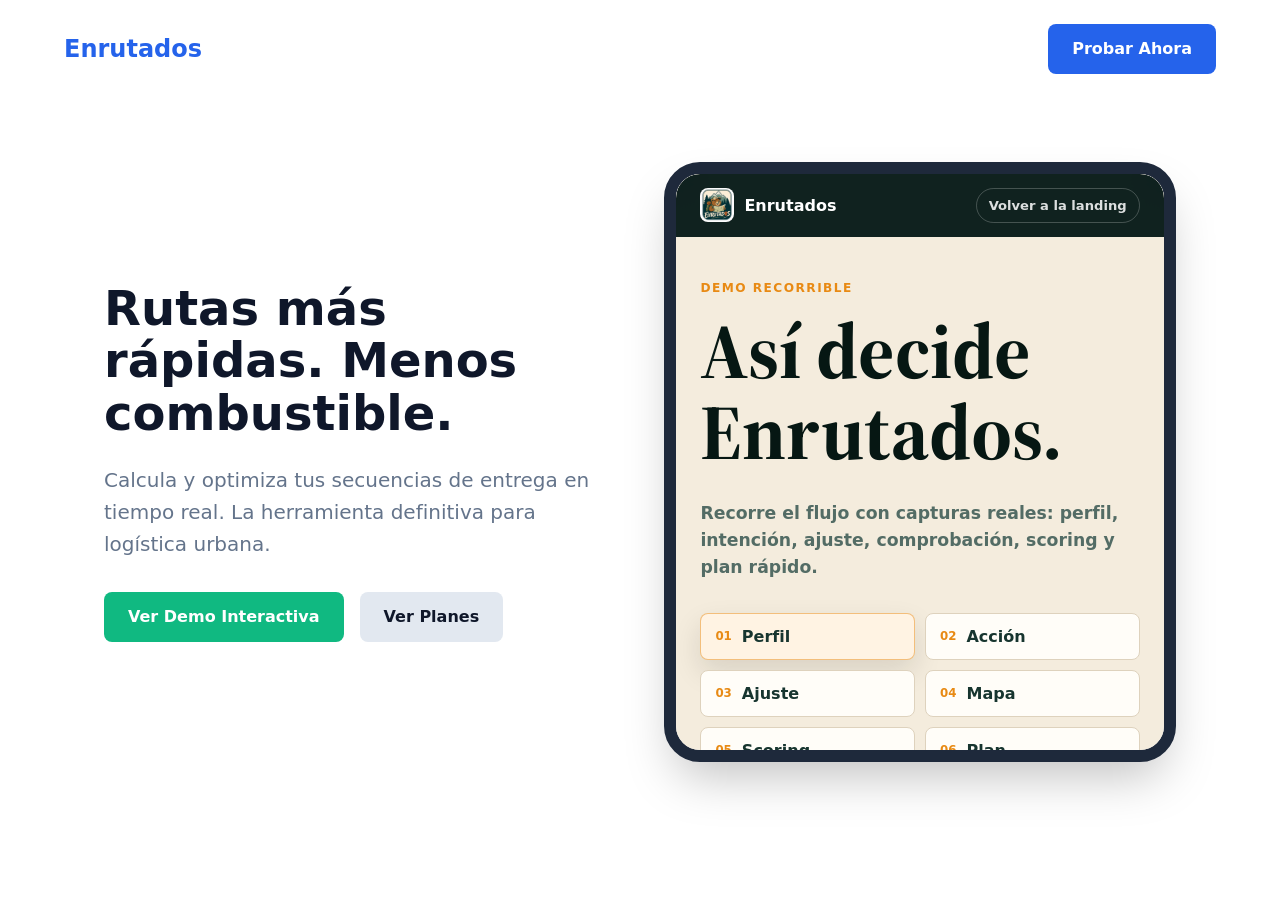
==== commit c5c6ddbe: "Revert "Use real app screens in landing hero" This reverts commit 80a6ac447497228f8aeb0d28db4735e36c" ====
--- a/index.html
+++ b/index.html
@@ -1,272 +1,77 @@
-<!doctype html>
+<!DOCTYPE html>
 <html lang="es">
-  <head>
-    <meta charset="utf-8" />
-    <meta name="viewport" content="width=device-width, initial-scale=1" />
-    <meta
-      name="description"
-      content="Enrutados decide rutas, comida, parking y visitas con perfiles, scoring visible y comprobación en mapa."
-    />
-    <meta property="og:title" content="Enrutados" />
-    <meta
-      property="og:description"
-      content="Decide antes de abrir el mapa: ruta, comida, parking y visitas."
-    />
-    <meta property="og:image" content="assets/inicio.png" />
-    <title>Enrutados | Decide antes de abrir el mapa</title>
-    <link rel="preconnect" href="https://fonts.googleapis.com" />
-    <link rel="preconnect" href="https://fonts.gstatic.com" crossorigin />
-    <link
-      href="https://fonts.googleapis.com/css2?family=Inter:wght@500;600;700;800;900&family=Source+Serif+4:opsz,wght@8..60,700&display=swap"
-      rel="stylesheet"
-    />
-    <link rel="stylesheet" href="styles.css" />
-  </head>
-  <body>
-    <header class="site-header">
-      <a class="brand" href="#inicio" aria-label="Volver al inicio">
-        <img class="brand-mark" src="assets/enrutados-logo-illustration.png" alt="" />
-        <span>Enrutados</span>
-      </a>
-      <nav class="nav" aria-label="Navegación principal">
-        <a href="#problema">Producto</a>
-        <a href="#flujo">Flujo</a>
-        <a href="#scoring">Scoring</a>
-        <a href="#tecnico">Técnico</a>
-        <a href="demo.html">Demo</a>
-      </nav>
-    </header>
+<head>
+  <meta charset="UTF-8">
+  <meta name="viewport" content="width=device-width, initial-scale=1.0">
+  <title>Enrutados | Optimización Inteligente de Rutas</title>
+  <style>
+    :root {
+      --primary: #2563eb;
+      --primary-dark: #1d4ed8;
+      --bg-dark: #0f172a;
+      --text-main: #334155;
+      --text-light: #f8fafc;
+      --accent: #10b981;
+    }
 
-    <main id="inicio">
-      <section class="hero">
-        <div class="hero-copy-block">
-          <p class="eyebrow">Ruta, comida, parking y visitas</p>
-          <h1>Decide antes de abrir el mapa.</h1>
-          <p>
-            Enrutados usa tu perfil y el contexto del momento para reducir
-            opciones, explicarte por qué encajan y mandarte al mapa solo cuando
-            toca comprobar o ir.
-          </p>
-          <div class="hero-actions">
-            <a class="button primary" href="demo.html">Abrir demo</a>
-            <a class="button secondary" href="#problema">Qué resuelve</a>
-          </div>
+    * { box-sizing: border-box; margin: 0; padding: 0; font-family: system-ui, -apple-system, sans-serif; }
+    body { color: var(--text-main); background-color: #fff; line-height: 1.6; }
+
+    /* Header */
+    header { display: flex; justify-content: space-between; align-items: center; padding: 1.5rem 5%; background: #fff; }
+    .logo { font-size: 1.5rem; font-weight: 800; color: var(--primary); }
+    .btn-cta { background: var(--primary); color: #fff; padding: 0.75rem 1.5rem; border-radius: 8px; text-decoration: none; font-weight: 600; transition: background 0.2s; }
+    .btn-cta:hover { background: var(--primary-dark); }
+
+    /* Hero Section */
+    .hero { display: grid; grid-template-columns: 1fr 1fr; gap: 3rem; padding: 4rem 5%; align-items: center; max-width: 1200px; margin: 0 auto; }
+    .hero-content h1 { font-size: 3rem; line-height: 1.1; color: var(--bg-dark); margin-bottom: 1.5rem; }
+    .hero-content p { font-size: 1.25rem; color: #64748b; margin-bottom: 2rem; }
+    
+    /* Device Frame para la Demo */
+    .demo-frame {
+      border: 12px solid #1e293b;
+      border-radius: 36px;
+      overflow: hidden;
+      box-shadow: 0 25px 50px -12px rgba(0, 0, 0, 0.25);
+      height: 600px;
+      background: #f1f5f9;
+      position: relative;
+    }
+    .demo-frame iframe { width: 100%; height: 100%; border: none; }
+
+    /* Responsive */
+    @media (max-width: 900px) {
+      .hero { grid-template-columns: 1fr; text-align: center; }
+      .demo-frame { height: 500px; }
+    }
+  </style>
+</head>
+<body>
+
+  <header>
+    <div class="logo">Enrutados</div>
+    <a href="#demo" class="btn-cta">Probar Ahora</a>
+  </header>
+
+  <main>
+    <section class="hero">
+      <div class="hero-content">
+        <h1>Rutas más rápidas. Menos combustible.</h1>
+        <p>Calcula y optimiza tus secuencias de entrega en tiempo real. La herramienta definitiva para logística urbana.</p>
+        <div style="display: flex; gap: 1rem; flex-wrap: wrap;">
+          <a href="#demo" class="btn-cta" style="background: var(--accent);">Ver Demo Interactiva</a>
+          <a href="#pricing" class="btn-cta" style="background: #e2e8f0; color: var(--bg-dark);">Ver Planes</a>
         </div>
-        <div class="hero-screens" aria-label="Pantallas reales de Enrutados">
-          <figure class="phone-shot side left">
-            <img src="assets/inicio.png" alt="Inicio de Enrutados con estado de perfiles" />
-          </figure>
-          <figure class="phone-shot main">
-            <img src="assets/acciones.png" alt="Pantalla de acciones reales de Enrutados" />
-          </figure>
-          <figure class="phone-shot side right">
-            <img src="assets/scoring.png" alt="Pantalla real de scoring de Enrutados" />
-          </figure>
-        </div>
-      </section>
+      </div>
 
-      <section class="section problem" id="problema">
-        <div class="section-heading">
-          <p class="eyebrow">Qué resuelve</p>
-          <h2>No necesitas veinte resultados. Necesitas decidir.</h2>
-          <p>
-            La app separa lo que normalmente se mezcla: cómo conduces, dónde
-            comes, cómo aparcas y qué te apetece visitar. Cada parte decide con
-            sus propias reglas.
-          </p>
-        </div>
-        <div class="compact-grid">
-          <article>
-            <span>01</span>
-            <h3>Conducir</h3>
-            <p>Compara rutas por tiempo, peajes, curvas, pendientes y consumo.</p>
-          </article>
-          <article>
-            <span>02</span>
-            <h3>Comer</h3>
-            <p>Prioriza precio, distancia, ritmo, requisitos y confianza.</p>
-          </article>
-          <article>
-            <span>03</span>
-            <h3>Aparcar</h3>
-            <p>Distingue entre pasear un rato o dejar el coche muchas horas.</p>
-          </article>
-          <article>
-            <span>04</span>
-            <h3>Visitar</h3>
-            <p>Ordena por cercanía y después por calidad contrastada.</p>
-          </article>
-        </div>
-      </section>
+      <!-- Contenedor optimizado de la Demo -->
+      <div class="demo-frame" id="demo">
+        <!-- Puedes cargar la demo vía iframe o directamente embebiendo la app -->
+        <iframe src="demo.html" title="Demo Interactiva Enrutados"></iframe>
+      </div>
+    </section>
+  </main>
 
-      <section class="section flow" id="flujo">
-        <div class="section-heading">
-          <p class="eyebrow">Cómo se usa</p>
-          <h2>Del perfil al mapa en cuatro pasos.</h2>
-          <p>
-            Enrutados no pide todos los parámetros de golpe. Usa lo que ya sabe,
-            pregunta lo imprescindible y permite ajustar lo que cambia hoy.
-          </p>
-        </div>
-        <div class="flow-list">
-          <article class="flow-item">
-            <figure>
-              <img src="assets/inicio.png" alt="Inicio con perfiles" />
-            </figure>
-            <div>
-              <span>01</span>
-              <h3>Perfil listo o pendiente</h3>
-              <p>
-                La pantalla inicial deja claro qué perfiles están completos y
-                cuáles faltan. Si no hay perfil, la app no finge decidir.
-              </p>
-            </div>
-          </article>
-          <article class="flow-item">
-            <figure>
-              <img src="assets/acciones.png" alt="Acciones de Enrutados" />
-            </figure>
-            <div>
-              <span>02</span>
-              <h3>Elige la intención</h3>
-              <p>
-                Ruta, comer, dejar el coche, visitar o plan rápido. La intención
-                define qué reglas entran en juego.
-              </p>
-            </div>
-          </article>
-          <article class="flow-item">
-            <figure>
-              <img src="assets/food.png" alt="Ajuste de comida" />
-            </figure>
-            <div>
-              <span>03</span>
-              <h3>Ajusta el momento</h3>
-              <p>
-                Si hoy puedes gastar más, caminar menos o comer más rápido, se
-                cambia esa búsqueda sin rehacer el perfil entero.
-              </p>
-            </div>
-          </article>
-          <article class="flow-item">
-            <figure>
-              <img src="assets/food-map.png" alt="Comprobación en mapa" />
-            </figure>
-            <div>
-              <span>04</span>
-              <h3>Comprueba e ir</h3>
-              <p>
-                La app recomienda pocas opciones. Después puedes comprobar fotos,
-                reseñas, mapa y abrir navegación fuera de Enrutados.
-              </p>
-            </div>
-          </article>
-        </div>
-      </section>
-
-      <section class="section verticals">
-        <article class="feature-row">
-          <figure>
-            <img src="assets/food.png" alt="Decisión de comida en Enrutados" />
-          </figure>
-          <div>
-            <p class="eyebrow">Comer ahora</p>
-            <h2>Resultados pocos, claros y ajustables.</h2>
-            <p>
-              El perfil marca el punto de partida: presupuesto, distancia,
-              ritmo, requisitos y fuentes. Si lo que aparece no convence, se
-              ajusta el parámetro del momento y se recalcula.
-            </p>
-          </div>
-        </article>
-        <article class="feature-row reverse">
-          <figure>
-            <img src="assets/parking-map.png" alt="Parking comprobado en mapa" />
-          </figure>
-          <div>
-            <p class="eyebrow">Dejar el coche</p>
-            <h2>No es lo mismo pasear que estacionar.</h2>
-            <p>
-              Aparcar para dar una vuelta no pesa igual que dejar el coche
-              muchas horas o días. La primera pregunta cambia el scoring antes
-              de mostrar opciones.
-            </p>
-          </div>
-        </article>
-      </section>
-
-      <section class="section scoring" id="scoring">
-        <div class="section-heading">
-          <p class="eyebrow">Scoring visible</p>
-          <h2>Las barras muestran relaciones, no mandos aislados.</h2>
-          <p>
-            Cuando subes un criterio, los demás se recolocan proporcionalmente.
-            Así el usuario entiende el peso real de cada variable y la decisión
-            se puede explicar.
-          </p>
-        </div>
-        <figure class="wide-shot">
-          <img src="assets/scoring.png" alt="Barras de scoring con porcentaje visible" />
-        </figure>
-      </section>
-
-      <section class="section planner">
-        <figure class="wide-shot">
-          <img src="assets/plan.png" alt="Plan rápido combinado" />
-        </figure>
-        <div class="section-heading">
-          <p class="eyebrow">Plan rápido</p>
-          <h2>Ruta, comida, parking y visita sin mezclarlo todo.</h2>
-          <p>
-            El planner no sustituye las verticales. Compone decisiones ya
-            explicadas: tengo X tiempo, necesito aparcar, quiero comer y puedo
-            ver algo cerca.
-          </p>
-        </div>
-      </section>
-
-      <section class="section technical" id="tecnico">
-        <div class="section-heading">
-          <p class="eyebrow">Base técnica</p>
-          <h2>Preparada para crecer sin parches.</h2>
-          <p>
-            Cada vertical tiene contrato, perfil, filtros y ranker. La app puede
-            añadir nuevas fuentes o reglas sin convertir food, parking, visitas
-            y rutas en una sola bola.
-          </p>
-        </div>
-        <div class="compact-grid technical-grid">
-          <article>
-            <h3>Consulta</h3>
-            <p>Intención, contexto, restricciones y recuperación.</p>
-          </article>
-          <article>
-            <h3>Perfil</h3>
-            <p>Preferencias, pesos, límites, overrides y feedback.</p>
-          </article>
-          <article>
-            <h3>Scoring</h3>
-            <p>Componentes visibles, filtros previos y avisos.</p>
-          </article>
-          <article>
-            <h3>Auditoría</h3>
-            <p>Explicabilidad suficiente para reconstruir una decisión.</p>
-          </article>
-        </div>
-      </section>
-
-      <section class="final-cta">
-        <p class="eyebrow">Enrutados</p>
-        <h2>Una app pequeña para decidir mejor en movimiento.</h2>
-        <a class="button primary" href="#inicio">Volver arriba</a>
-      </section>
-    </main>
-
-    <footer>
-      <span>Enrutados</span>
-      <span>Landing estática para GitHub Pages.</span>
-    </footer>
-
-    <script src="script.js"></script>
-  </body>
+</body>
 </html>
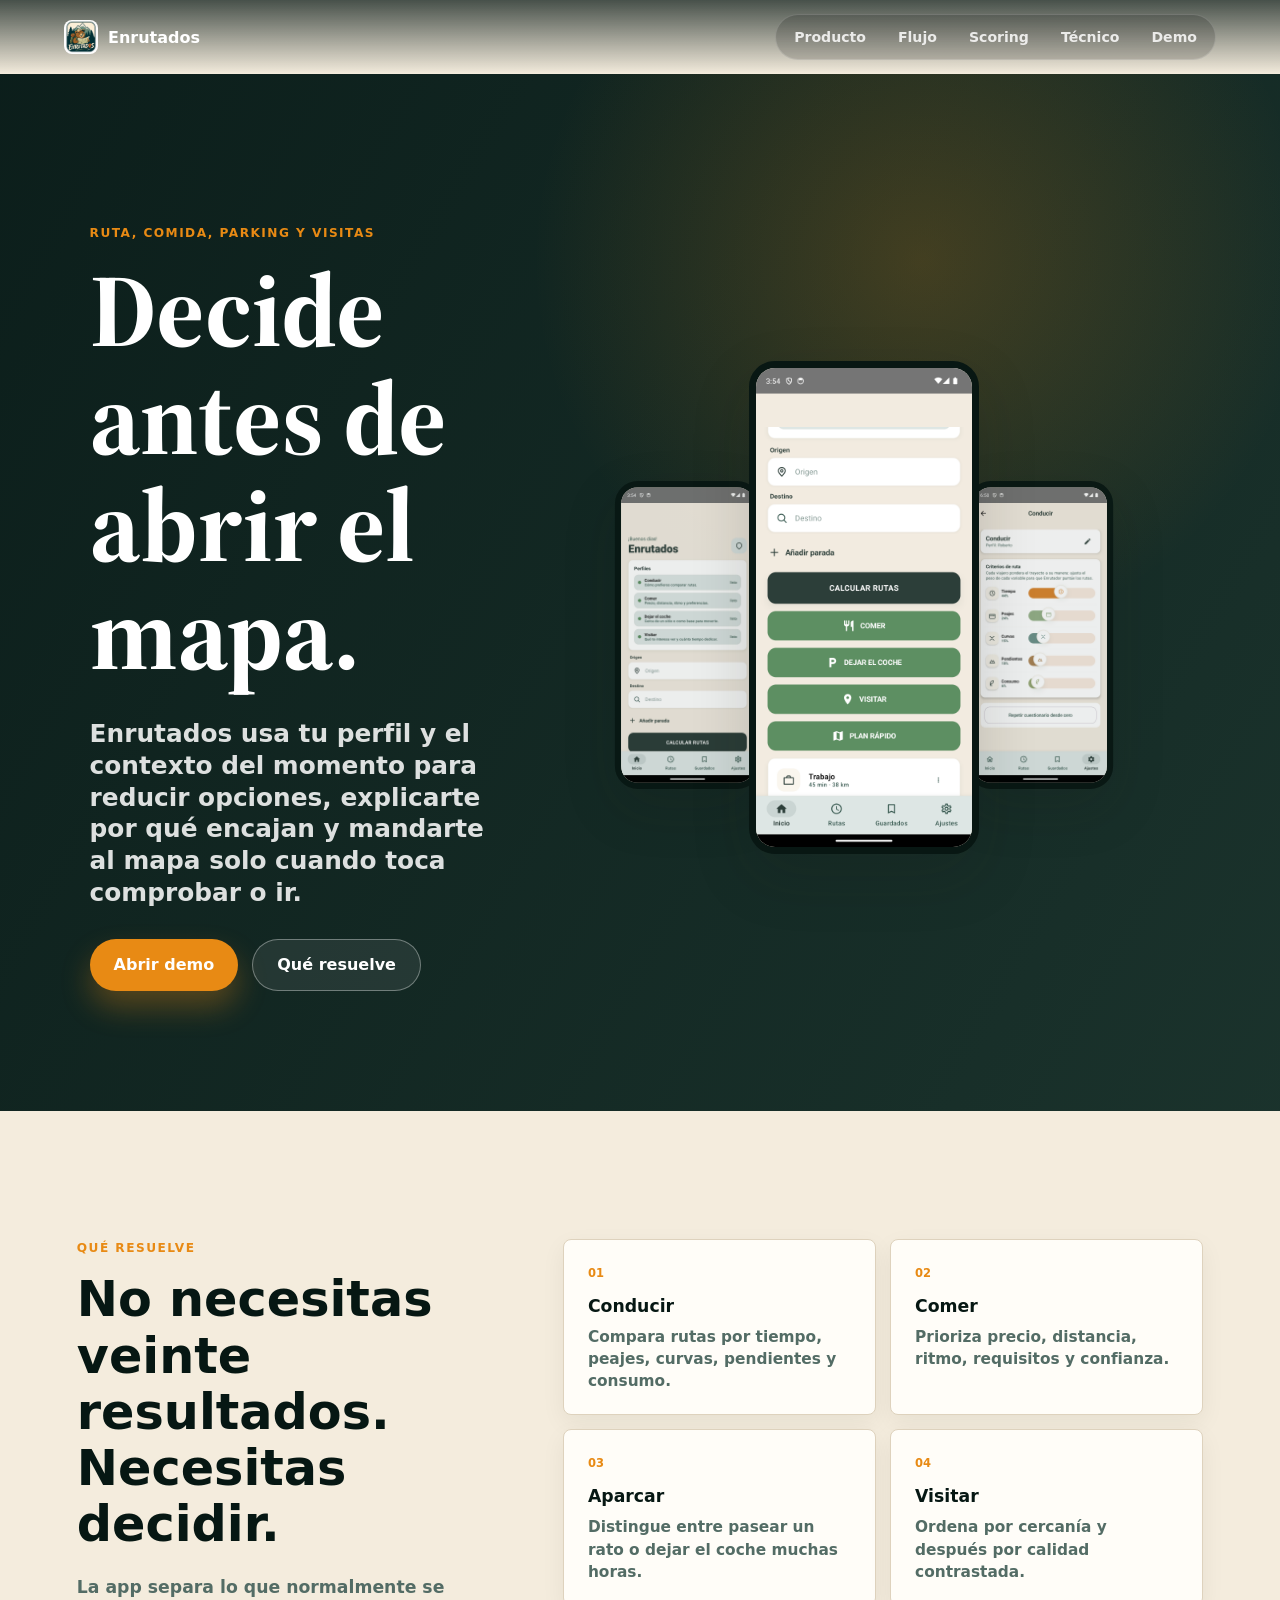
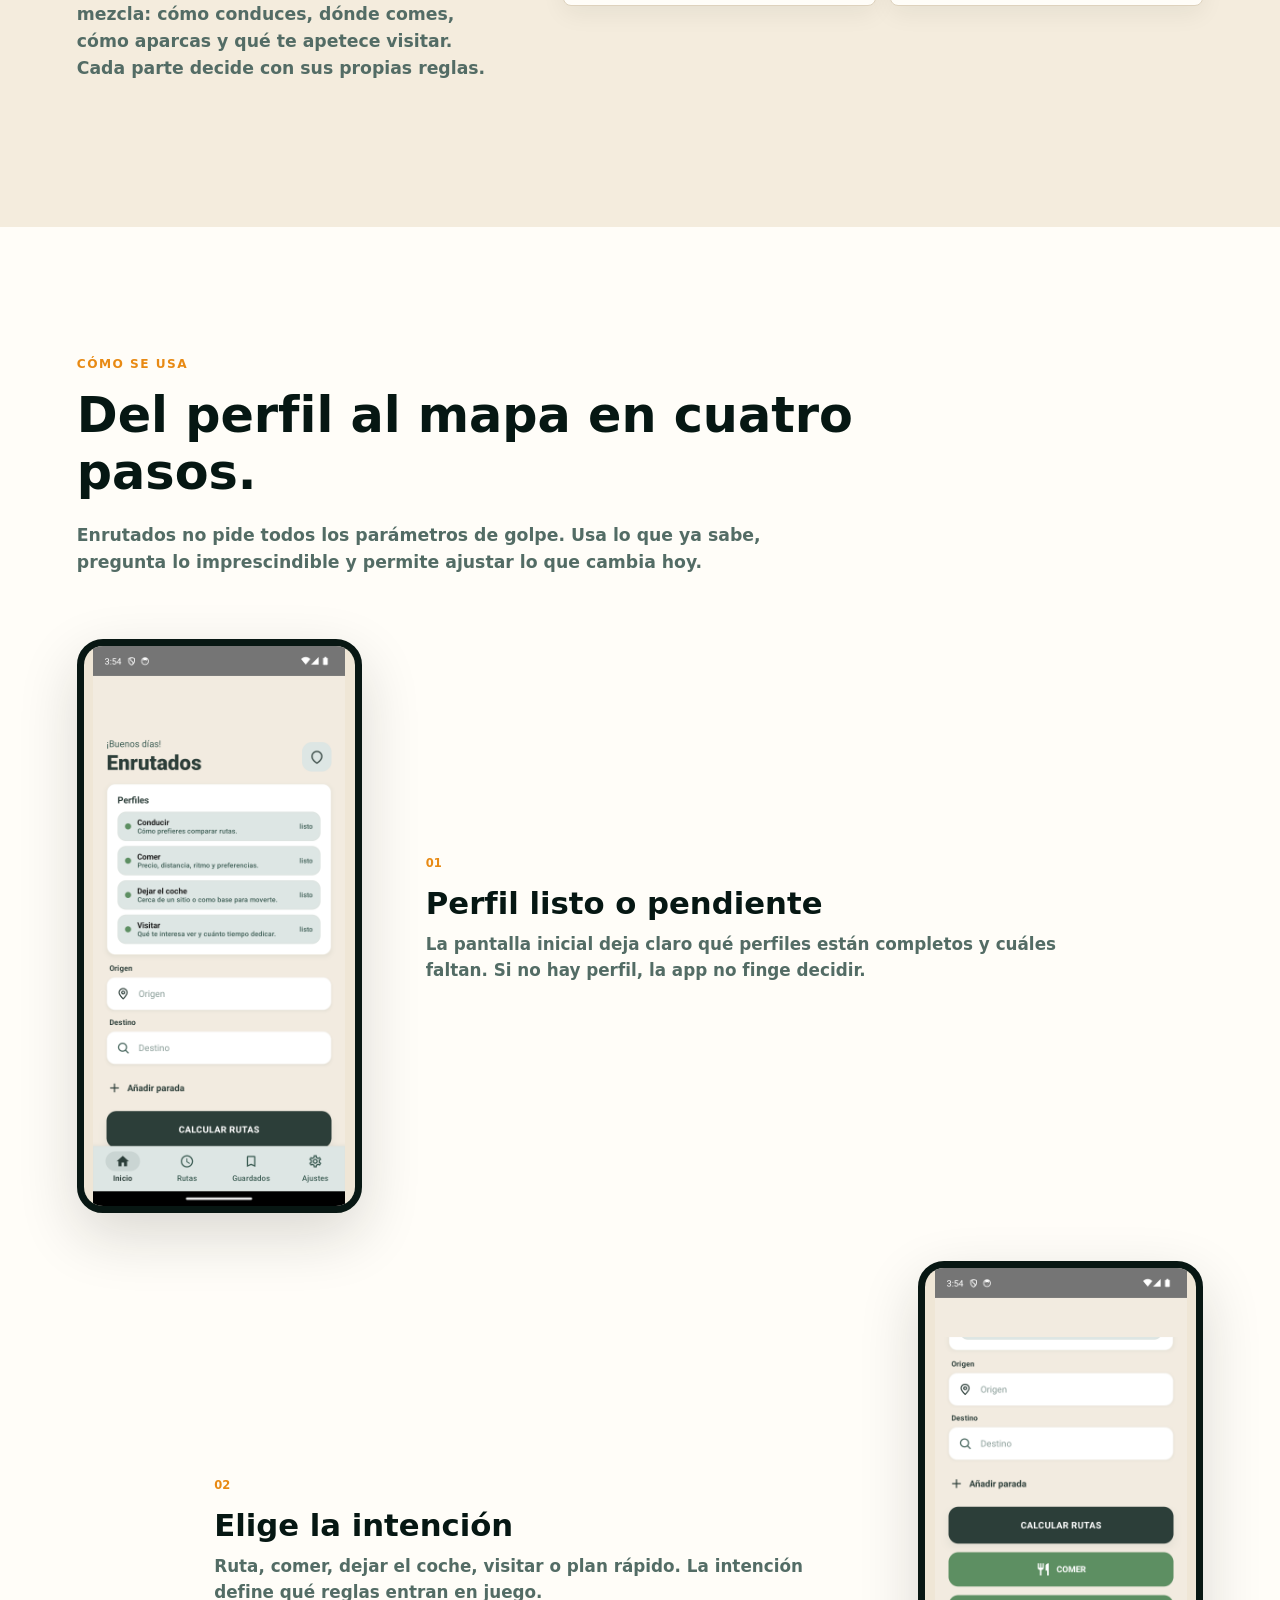
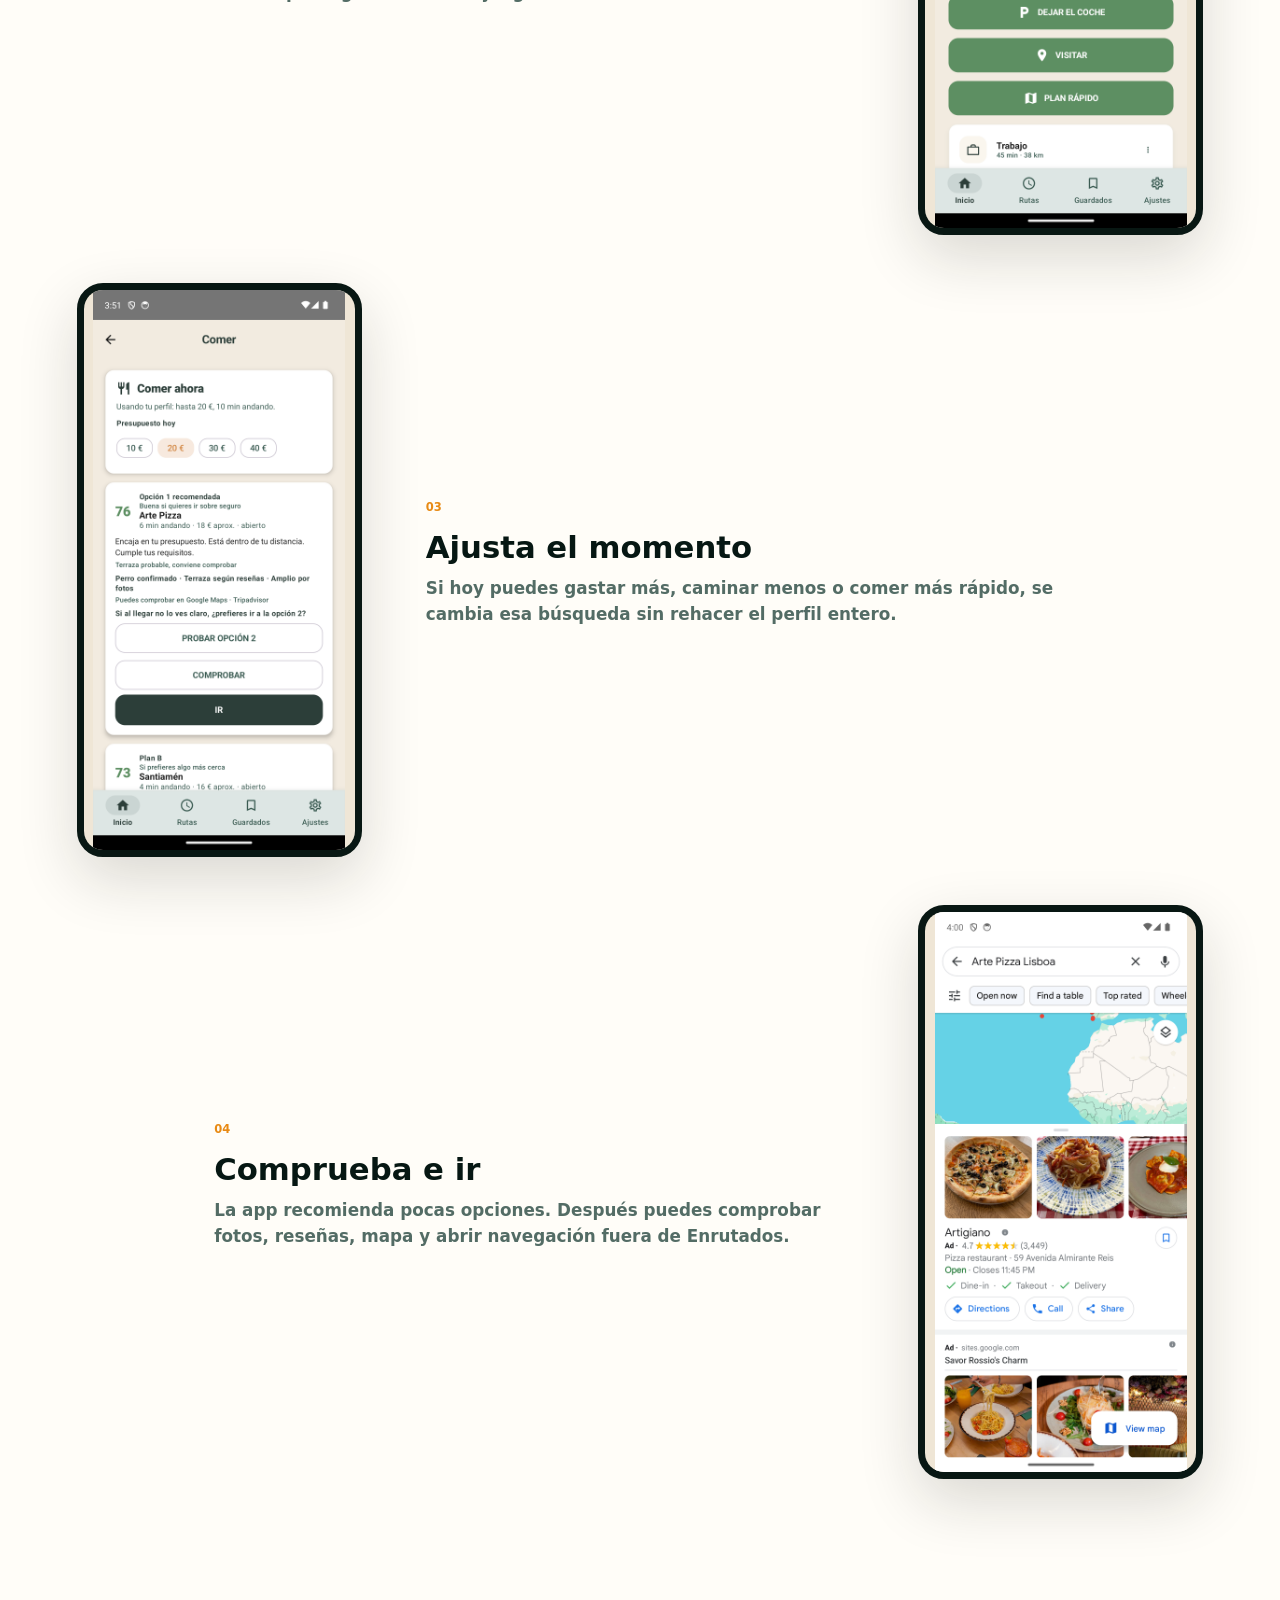
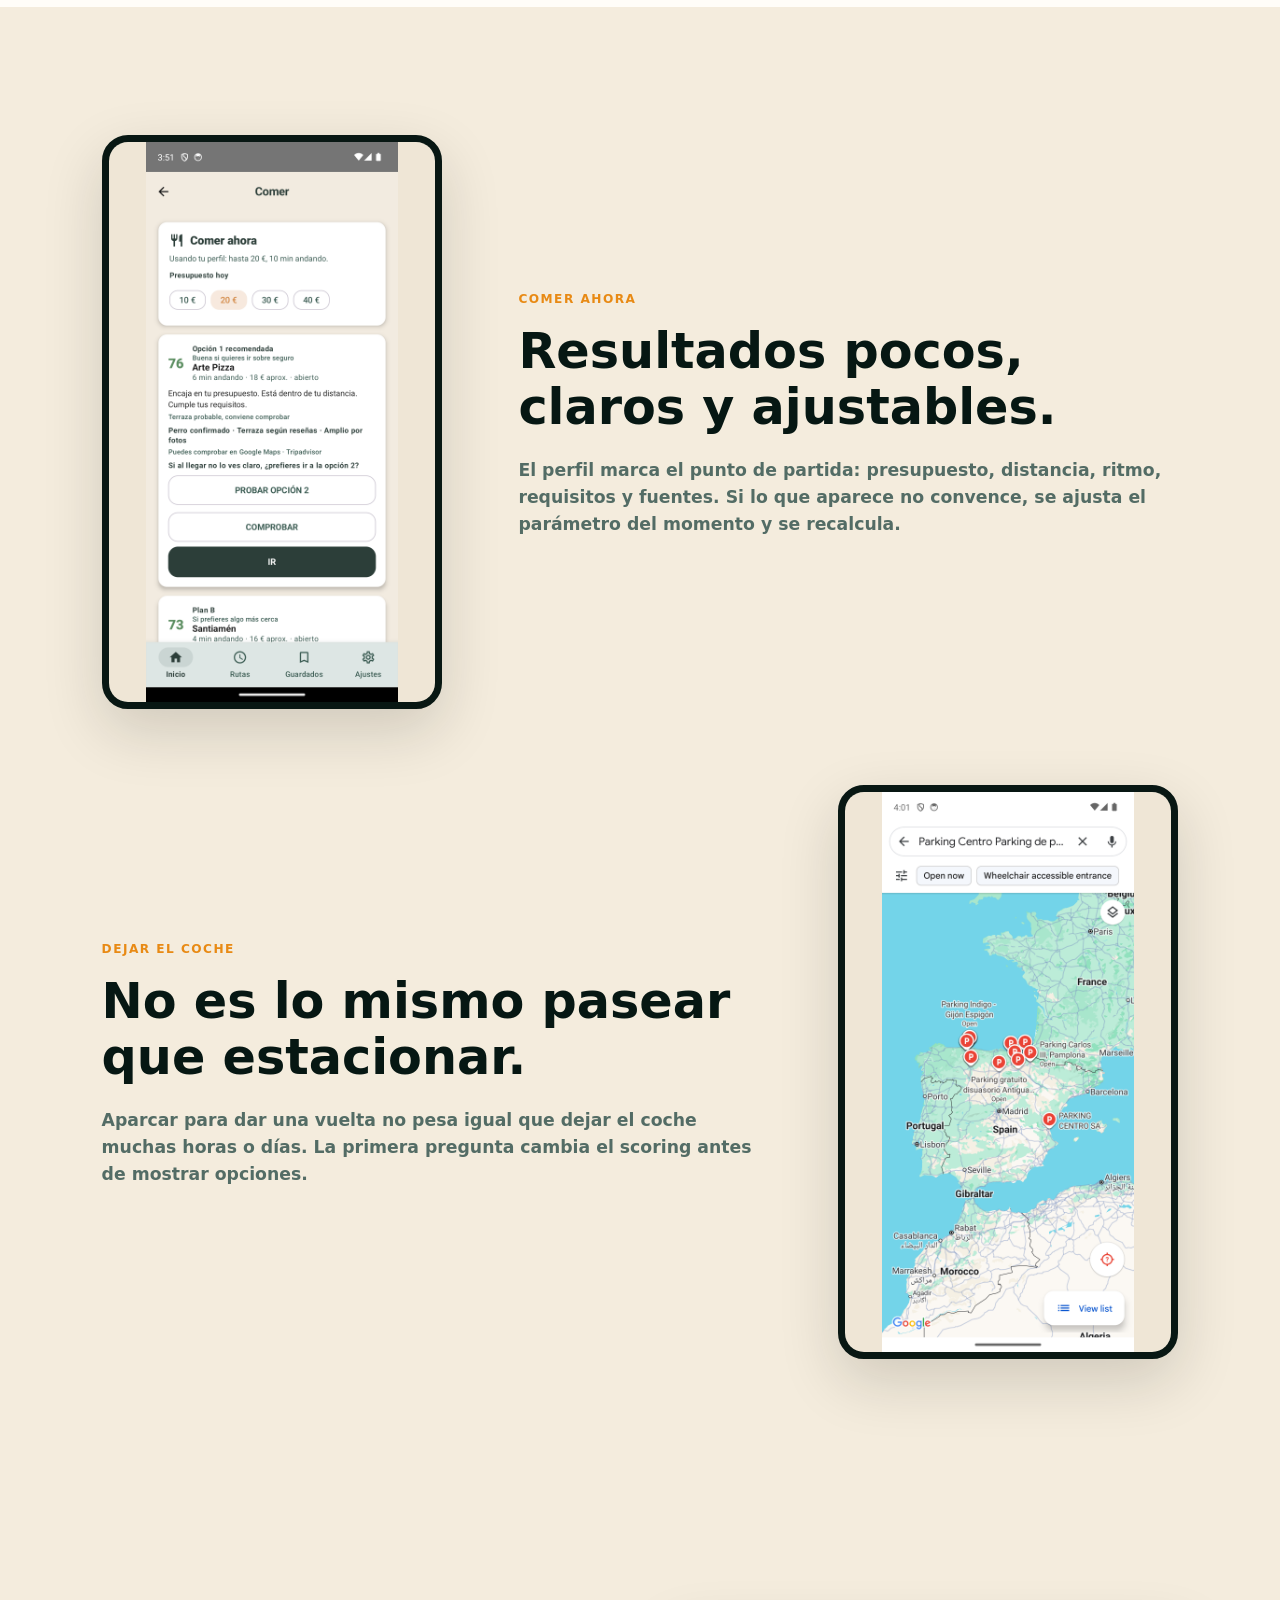
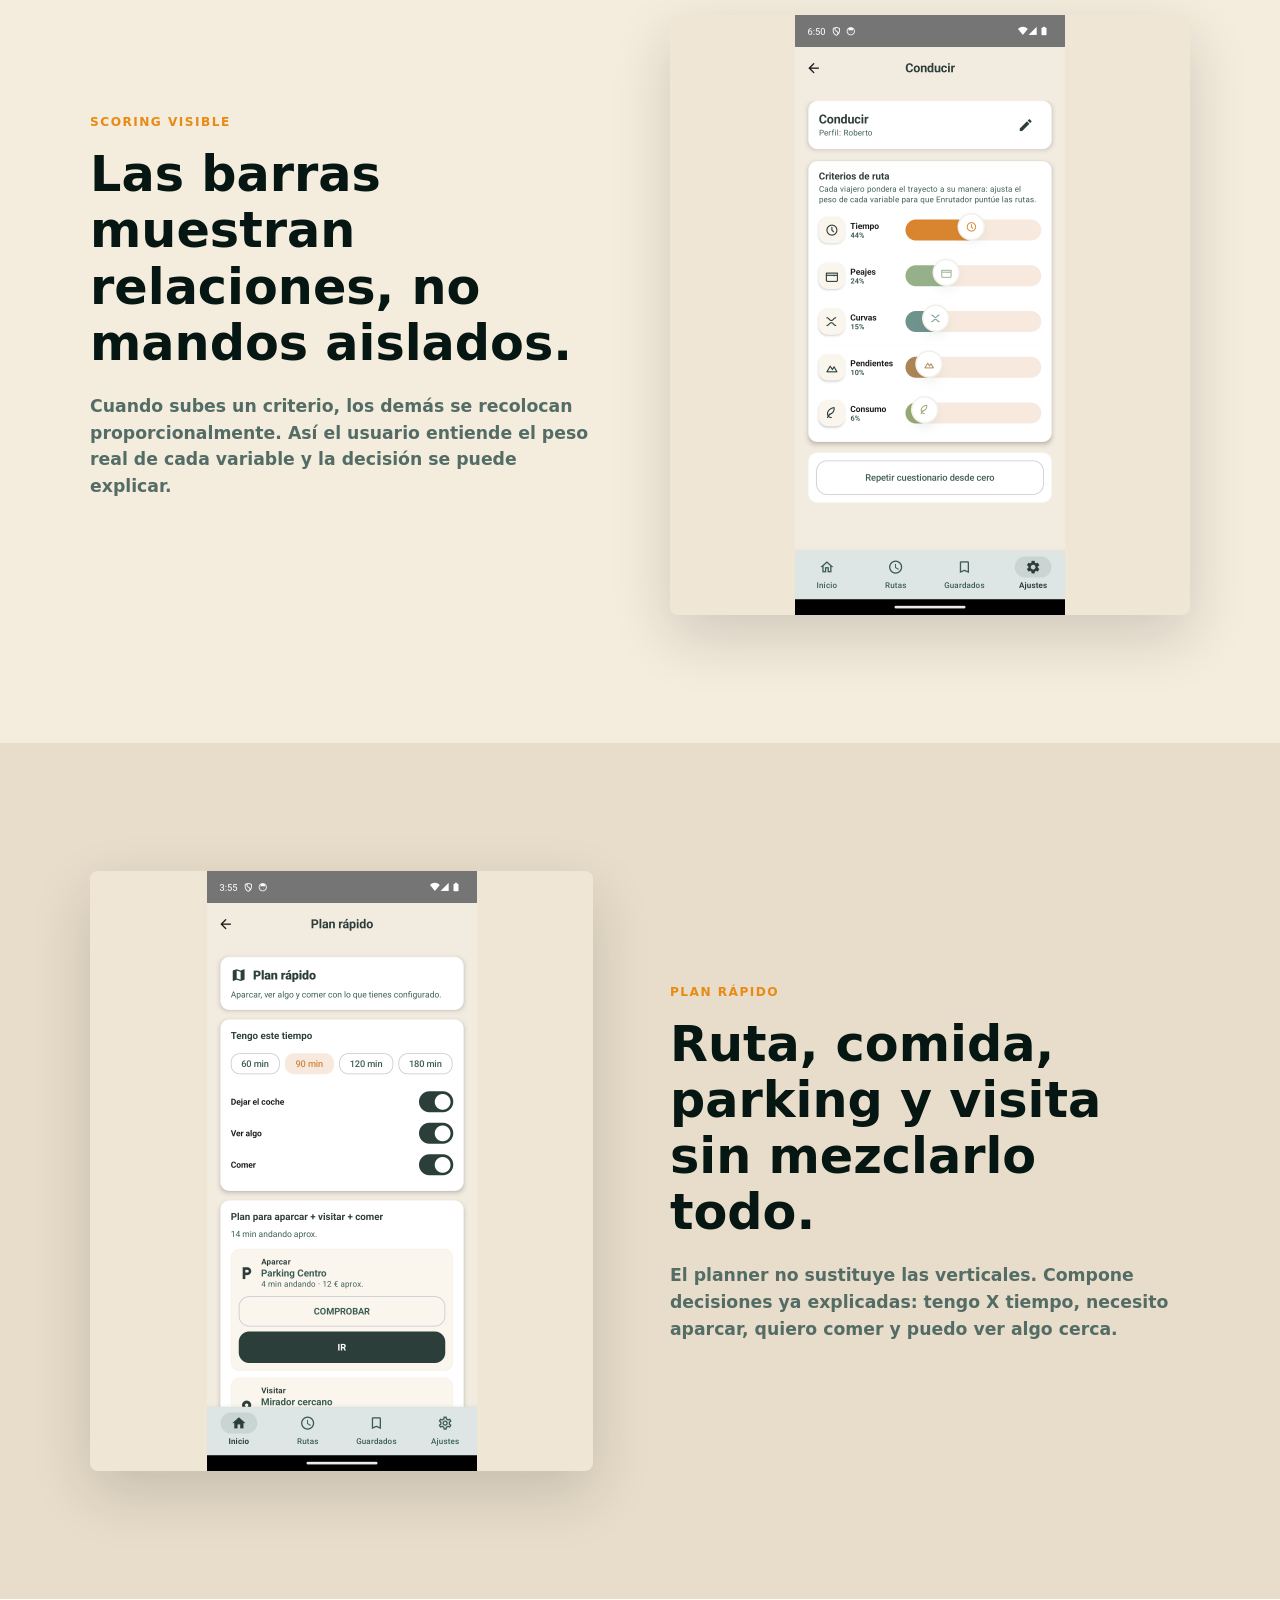
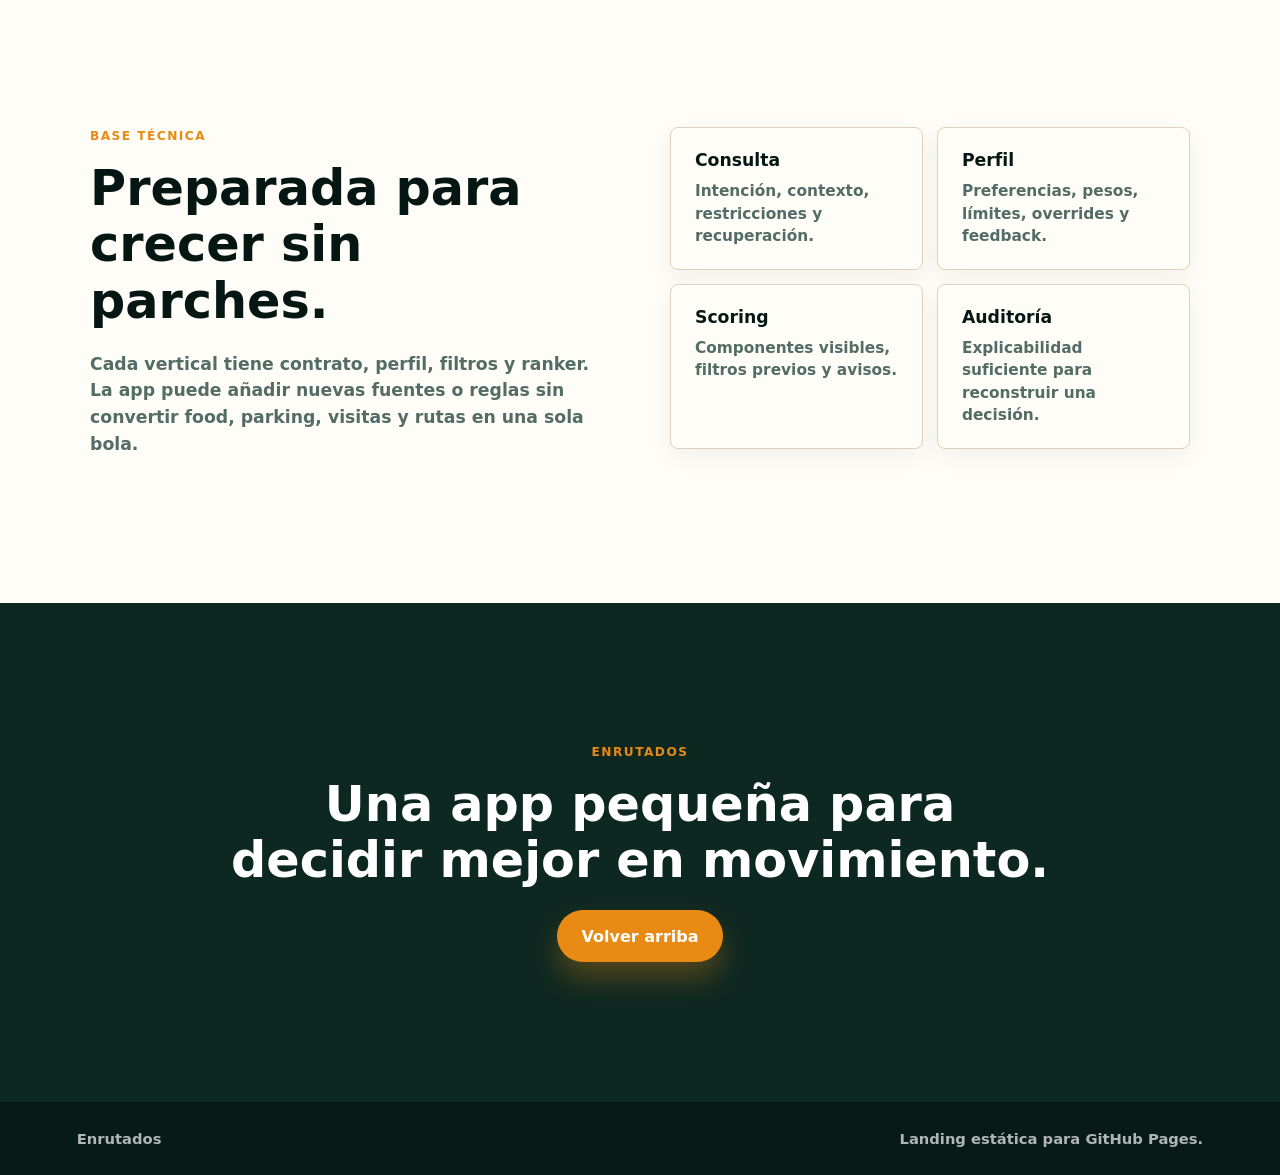
==== commit c110c19e: "Reapply "Use real app screens in landing hero" This reverts commit c5c6ddbe3aa8deffbcada9150876c1b18" ====
--- a/index.html
+++ b/index.html
@@ -1,77 +1,272 @@
-<!DOCTYPE html>
+<!doctype html>
 <html lang="es">
-<head>
-  <meta charset="UTF-8">
-  <meta name="viewport" content="width=device-width, initial-scale=1.0">
-  <title>Enrutados | Optimización Inteligente de Rutas</title>
-  <style>
-    :root {
-      --primary: #2563eb;
-      --primary-dark: #1d4ed8;
-      --bg-dark: #0f172a;
-      --text-main: #334155;
-      --text-light: #f8fafc;
-      --accent: #10b981;
-    }
-
-    * { box-sizing: border-box; margin: 0; padding: 0; font-family: system-ui, -apple-system, sans-serif; }
-    body { color: var(--text-main); background-color: #fff; line-height: 1.6; }
-
-    /* Header */
-    header { display: flex; justify-content: space-between; align-items: center; padding: 1.5rem 5%; background: #fff; }
-    .logo { font-size: 1.5rem; font-weight: 800; color: var(--primary); }
-    .btn-cta { background: var(--primary); color: #fff; padding: 0.75rem 1.5rem; border-radius: 8px; text-decoration: none; font-weight: 600; transition: background 0.2s; }
-    .btn-cta:hover { background: var(--primary-dark); }
-
-    /* Hero Section */
-    .hero { display: grid; grid-template-columns: 1fr 1fr; gap: 3rem; padding: 4rem 5%; align-items: center; max-width: 1200px; margin: 0 auto; }
-    .hero-content h1 { font-size: 3rem; line-height: 1.1; color: var(--bg-dark); margin-bottom: 1.5rem; }
-    .hero-content p { font-size: 1.25rem; color: #64748b; margin-bottom: 2rem; }
-    
-    /* Device Frame para la Demo */
-    .demo-frame {
-      border: 12px solid #1e293b;
-      border-radius: 36px;
-      overflow: hidden;
-      box-shadow: 0 25px 50px -12px rgba(0, 0, 0, 0.25);
-      height: 600px;
-      background: #f1f5f9;
-      position: relative;
-    }
-    .demo-frame iframe { width: 100%; height: 100%; border: none; }
-
-    /* Responsive */
-    @media (max-width: 900px) {
-      .hero { grid-template-columns: 1fr; text-align: center; }
-      .demo-frame { height: 500px; }
-    }
-  </style>
-</head>
-<body>
-
-  <header>
-    <div class="logo">Enrutados</div>
-    <a href="#demo" class="btn-cta">Probar Ahora</a>
-  </header>
-
-  <main>
-    <section class="hero">
-      <div class="hero-content">
-        <h1>Rutas más rápidas. Menos combustible.</h1>
-        <p>Calcula y optimiza tus secuencias de entrega en tiempo real. La herramienta definitiva para logística urbana.</p>
-        <div style="display: flex; gap: 1rem; flex-wrap: wrap;">
-          <a href="#demo" class="btn-cta" style="background: var(--accent);">Ver Demo Interactiva</a>
-          <a href="#pricing" class="btn-cta" style="background: #e2e8f0; color: var(--bg-dark);">Ver Planes</a>
-        </div>
-      </div>
-
-      <!-- Contenedor optimizado de la Demo -->
-      <div class="demo-frame" id="demo">
-        <!-- Puedes cargar la demo vía iframe o directamente embebiendo la app -->
-        <iframe src="demo.html" title="Demo Interactiva Enrutados"></iframe>
-      </div>
-    </section>
-  </main>
-
-</body>
+  <head>
+    <meta charset="utf-8" />
+    <meta name="viewport" content="width=device-width, initial-scale=1" />
+    <meta
+      name="description"
+      content="Enrutados decide rutas, comida, parking y visitas con perfiles, scoring visible y comprobación en mapa."
+    />
+    <meta property="og:title" content="Enrutados" />
+    <meta
+      property="og:description"
+      content="Decide antes de abrir el mapa: ruta, comida, parking y visitas."
+    />
+    <meta property="og:image" content="assets/inicio.png" />
+    <title>Enrutados | Decide antes de abrir el mapa</title>
+    <link rel="preconnect" href="https://fonts.googleapis.com" />
+    <link rel="preconnect" href="https://fonts.gstatic.com" crossorigin />
+    <link
+      href="https://fonts.googleapis.com/css2?family=Inter:wght@500;600;700;800;900&family=Source+Serif+4:opsz,wght@8..60,700&display=swap"
+      rel="stylesheet"
+    />
+    <link rel="stylesheet" href="styles.css" />
+  </head>
+  <body>
+    <header class="site-header">
+      <a class="brand" href="#inicio" aria-label="Volver al inicio">
+        <img class="brand-mark" src="assets/enrutados-logo-illustration.png" alt="" />
+        <span>Enrutados</span>
+      </a>
+      <nav class="nav" aria-label="Navegación principal">
+        <a href="#problema">Producto</a>
+        <a href="#flujo">Flujo</a>
+        <a href="#scoring">Scoring</a>
+        <a href="#tecnico">Técnico</a>
+        <a href="demo.html">Demo</a>
+      </nav>
+    </header>
+
+    <main id="inicio">
+      <section class="hero">
+        <div class="hero-copy-block">
+          <p class="eyebrow">Ruta, comida, parking y visitas</p>
+          <h1>Decide antes de abrir el mapa.</h1>
+          <p>
+            Enrutados usa tu perfil y el contexto del momento para reducir
+            opciones, explicarte por qué encajan y mandarte al mapa solo cuando
+            toca comprobar o ir.
+          </p>
+          <div class="hero-actions">
+            <a class="button primary" href="demo.html">Abrir demo</a>
+            <a class="button secondary" href="#problema">Qué resuelve</a>
+          </div>
+        </div>
+        <div class="hero-screens" aria-label="Pantallas reales de Enrutados">
+          <figure class="phone-shot side left">
+            <img src="assets/inicio.png" alt="Inicio de Enrutados con estado de perfiles" />
+          </figure>
+          <figure class="phone-shot main">
+            <img src="assets/acciones.png" alt="Pantalla de acciones reales de Enrutados" />
+          </figure>
+          <figure class="phone-shot side right">
+            <img src="assets/scoring.png" alt="Pantalla real de scoring de Enrutados" />
+          </figure>
+        </div>
+      </section>
+
+      <section class="section problem" id="problema">
+        <div class="section-heading">
+          <p class="eyebrow">Qué resuelve</p>
+          <h2>No necesitas veinte resultados. Necesitas decidir.</h2>
+          <p>
+            La app separa lo que normalmente se mezcla: cómo conduces, dónde
+            comes, cómo aparcas y qué te apetece visitar. Cada parte decide con
+            sus propias reglas.
+          </p>
+        </div>
+        <div class="compact-grid">
+          <article>
+            <span>01</span>
+            <h3>Conducir</h3>
+            <p>Compara rutas por tiempo, peajes, curvas, pendientes y consumo.</p>
+          </article>
+          <article>
+            <span>02</span>
+            <h3>Comer</h3>
+            <p>Prioriza precio, distancia, ritmo, requisitos y confianza.</p>
+          </article>
+          <article>
+            <span>03</span>
+            <h3>Aparcar</h3>
+            <p>Distingue entre pasear un rato o dejar el coche muchas horas.</p>
+          </article>
+          <article>
+            <span>04</span>
+            <h3>Visitar</h3>
+            <p>Ordena por cercanía y después por calidad contrastada.</p>
+          </article>
+        </div>
+      </section>
+
+      <section class="section flow" id="flujo">
+        <div class="section-heading">
+          <p class="eyebrow">Cómo se usa</p>
+          <h2>Del perfil al mapa en cuatro pasos.</h2>
+          <p>
+            Enrutados no pide todos los parámetros de golpe. Usa lo que ya sabe,
+            pregunta lo imprescindible y permite ajustar lo que cambia hoy.
+          </p>
+        </div>
+        <div class="flow-list">
+          <article class="flow-item">
+            <figure>
+              <img src="assets/inicio.png" alt="Inicio con perfiles" />
+            </figure>
+            <div>
+              <span>01</span>
+              <h3>Perfil listo o pendiente</h3>
+              <p>
+                La pantalla inicial deja claro qué perfiles están completos y
+                cuáles faltan. Si no hay perfil, la app no finge decidir.
+              </p>
+            </div>
+          </article>
+          <article class="flow-item">
+            <figure>
+              <img src="assets/acciones.png" alt="Acciones de Enrutados" />
+            </figure>
+            <div>
+              <span>02</span>
+              <h3>Elige la intención</h3>
+              <p>
+                Ruta, comer, dejar el coche, visitar o plan rápido. La intención
+                define qué reglas entran en juego.
+              </p>
+            </div>
+          </article>
+          <article class="flow-item">
+            <figure>
+              <img src="assets/food.png" alt="Ajuste de comida" />
+            </figure>
+            <div>
+              <span>03</span>
+              <h3>Ajusta el momento</h3>
+              <p>
+                Si hoy puedes gastar más, caminar menos o comer más rápido, se
+                cambia esa búsqueda sin rehacer el perfil entero.
+              </p>
+            </div>
+          </article>
+          <article class="flow-item">
+            <figure>
+              <img src="assets/food-map.png" alt="Comprobación en mapa" />
+            </figure>
+            <div>
+              <span>04</span>
+              <h3>Comprueba e ir</h3>
+              <p>
+                La app recomienda pocas opciones. Después puedes comprobar fotos,
+                reseñas, mapa y abrir navegación fuera de Enrutados.
+              </p>
+            </div>
+          </article>
+        </div>
+      </section>
+
+      <section class="section verticals">
+        <article class="feature-row">
+          <figure>
+            <img src="assets/food.png" alt="Decisión de comida en Enrutados" />
+          </figure>
+          <div>
+            <p class="eyebrow">Comer ahora</p>
+            <h2>Resultados pocos, claros y ajustables.</h2>
+            <p>
+              El perfil marca el punto de partida: presupuesto, distancia,
+              ritmo, requisitos y fuentes. Si lo que aparece no convence, se
+              ajusta el parámetro del momento y se recalcula.
+            </p>
+          </div>
+        </article>
+        <article class="feature-row reverse">
+          <figure>
+            <img src="assets/parking-map.png" alt="Parking comprobado en mapa" />
+          </figure>
+          <div>
+            <p class="eyebrow">Dejar el coche</p>
+            <h2>No es lo mismo pasear que estacionar.</h2>
+            <p>
+              Aparcar para dar una vuelta no pesa igual que dejar el coche
+              muchas horas o días. La primera pregunta cambia el scoring antes
+              de mostrar opciones.
+            </p>
+          </div>
+        </article>
+      </section>
+
+      <section class="section scoring" id="scoring">
+        <div class="section-heading">
+          <p class="eyebrow">Scoring visible</p>
+          <h2>Las barras muestran relaciones, no mandos aislados.</h2>
+          <p>
+            Cuando subes un criterio, los demás se recolocan proporcionalmente.
+            Así el usuario entiende el peso real de cada variable y la decisión
+            se puede explicar.
+          </p>
+        </div>
+        <figure class="wide-shot">
+          <img src="assets/scoring.png" alt="Barras de scoring con porcentaje visible" />
+        </figure>
+      </section>
+
+      <section class="section planner">
+        <figure class="wide-shot">
+          <img src="assets/plan.png" alt="Plan rápido combinado" />
+        </figure>
+        <div class="section-heading">
+          <p class="eyebrow">Plan rápido</p>
+          <h2>Ruta, comida, parking y visita sin mezclarlo todo.</h2>
+          <p>
+            El planner no sustituye las verticales. Compone decisiones ya
+            explicadas: tengo X tiempo, necesito aparcar, quiero comer y puedo
+            ver algo cerca.
+          </p>
+        </div>
+      </section>
+
+      <section class="section technical" id="tecnico">
+        <div class="section-heading">
+          <p class="eyebrow">Base técnica</p>
+          <h2>Preparada para crecer sin parches.</h2>
+          <p>
+            Cada vertical tiene contrato, perfil, filtros y ranker. La app puede
+            añadir nuevas fuentes o reglas sin convertir food, parking, visitas
+            y rutas en una sola bola.
+          </p>
+        </div>
+        <div class="compact-grid technical-grid">
+          <article>
+            <h3>Consulta</h3>
+            <p>Intención, contexto, restricciones y recuperación.</p>
+          </article>
+          <article>
+            <h3>Perfil</h3>
+            <p>Preferencias, pesos, límites, overrides y feedback.</p>
+          </article>
+          <article>
+            <h3>Scoring</h3>
+            <p>Componentes visibles, filtros previos y avisos.</p>
+          </article>
+          <article>
+            <h3>Auditoría</h3>
+            <p>Explicabilidad suficiente para reconstruir una decisión.</p>
+          </article>
+        </div>
+      </section>
+
+      <section class="final-cta">
+        <p class="eyebrow">Enrutados</p>
+        <h2>Una app pequeña para decidir mejor en movimiento.</h2>
+        <a class="button primary" href="#inicio">Volver arriba</a>
+      </section>
+    </main>
+
+    <footer>
+      <span>Enrutados</span>
+      <span>Landing estática para GitHub Pages.</span>
+    </footer>
+
+    <script src="script.js"></script>
+  </body>
 </html>
--- a/styles.css
+++ b/styles.css
@@ -0,0 +1,514 @@
+:root {
+  --ink: #17352f;
+  --ink-strong: #061713;
+  --muted: #536c65;
+  --paper: #f4ecdd;
+  --surface: #fffdf8;
+  --line: #ded2bd;
+  --orange: #e88a14;
+  --deep: #0d2721;
+  --deep-2: #071a17;
+  --soft: #e8ddca;
+  --shadow: 0 22px 60px rgba(25, 24, 16, 0.16);
+}
+
+* {
+  box-sizing: border-box;
+}
+
+html {
+  scroll-behavior: smooth;
+}
+
+body {
+  margin: 0;
+  color: var(--ink);
+  background: var(--paper);
+  font-family: Inter, system-ui, -apple-system, BlinkMacSystemFont, "Segoe UI", sans-serif;
+  letter-spacing: 0;
+}
+
+img {
+  display: block;
+  max-width: 100%;
+}
+
+a {
+  color: inherit;
+  text-decoration: none;
+}
+
+.site-header {
+  position: sticky;
+  z-index: 10;
+  top: 0;
+  display: flex;
+  align-items: center;
+  justify-content: space-between;
+  gap: 18px;
+  padding: 14px clamp(18px, 5vw, 72px);
+  color: white;
+  background: rgba(7, 26, 23, 0.95);
+  backdrop-filter: blur(16px);
+}
+
+.brand,
+.nav {
+  display: flex;
+  align-items: center;
+}
+
+.brand {
+  gap: 10px;
+  font-weight: 900;
+}
+
+.brand-mark {
+  width: 34px;
+  height: 34px;
+  border-radius: 8px;
+  object-fit: cover;
+}
+
+.nav {
+  gap: 6px;
+  padding: 5px;
+  border: 1px solid rgba(255, 255, 255, 0.16);
+  border-radius: 999px;
+  background: rgba(0, 0, 0, 0.16);
+}
+
+.nav a {
+  padding: 9px 13px;
+  border-radius: 999px;
+  color: rgba(255, 255, 255, 0.84);
+  font-size: 0.88rem;
+  font-weight: 800;
+}
+
+.nav a:hover {
+  background: rgba(255, 255, 255, 0.12);
+  color: white;
+}
+
+.hero {
+  display: grid;
+  grid-template-columns: minmax(320px, 0.9fr) minmax(300px, 560px);
+  gap: clamp(34px, 6vw, 82px);
+  align-items: center;
+  padding: clamp(86px, 12vw, 150px) clamp(22px, 7vw, 100px) clamp(64px, 10vw, 120px);
+  color: white;
+  background:
+    radial-gradient(circle at 72% 18%, rgba(232, 138, 20, 0.22), transparent 31%),
+    linear-gradient(120deg, rgba(7, 26, 23, 0.98), rgba(13, 39, 33, 0.94));
+}
+
+.hero-copy-block {
+  max-width: 760px;
+}
+
+.eyebrow {
+  margin: 0 0 14px;
+  color: var(--orange);
+  font-size: 0.76rem;
+  font-weight: 900;
+  letter-spacing: 0.12em;
+  text-transform: uppercase;
+}
+
+h1,
+h2,
+h3,
+p {
+  margin-top: 0;
+}
+
+h1 {
+  margin-bottom: 30px;
+  font-family: "Source Serif 4", Georgia, serif;
+  font-size: clamp(4rem, 8.1vw, 7.2rem);
+  line-height: 1.04;
+}
+
+h2 {
+  margin-bottom: 22px;
+  color: var(--ink-strong);
+  font-size: clamp(2rem, 3.85vw, 4.1rem);
+  line-height: 1.14;
+  font-weight: 900;
+}
+
+h3 {
+  margin-bottom: 10px;
+  color: var(--ink-strong);
+  font-size: 1.08rem;
+  font-weight: 900;
+}
+
+p {
+  color: var(--muted);
+  line-height: 1.55;
+}
+
+.hero p:not(.eyebrow) {
+  max-width: 660px;
+  color: rgba(255, 255, 255, 0.86);
+  font-size: clamp(1.15rem, 2vw, 1.55rem);
+  font-weight: 700;
+  line-height: 1.28;
+}
+
+.hero-actions {
+  display: flex;
+  flex-wrap: wrap;
+  gap: 14px;
+  margin-top: 30px;
+}
+
+.button {
+  display: inline-flex;
+  min-height: 52px;
+  align-items: center;
+  justify-content: center;
+  border-radius: 999px;
+  padding: 0 24px;
+  font-weight: 900;
+}
+
+.button.primary {
+  background: var(--orange);
+  color: white;
+  box-shadow: 0 16px 30px rgba(232, 138, 20, 0.32);
+}
+
+.button.secondary {
+  border: 1px solid rgba(255, 255, 255, 0.35);
+  color: white;
+  background: rgba(255, 255, 255, 0.08);
+}
+
+.phone-shot,
+.feature-row figure,
+.flow-item figure {
+  margin: 0;
+  overflow: hidden;
+  border: 7px solid #081713;
+  border-radius: 26px;
+  background: #081713;
+  box-shadow: var(--shadow);
+}
+
+.phone-shot img,
+.feature-row img,
+.flow-item img {
+  width: 100%;
+  max-height: 560px;
+  object-fit: contain;
+  object-position: top center;
+  background: #efe6d6;
+}
+
+.hero-screens {
+  position: relative;
+  display: grid;
+  grid-template-columns: 0.72fr 1fr 0.72fr;
+  align-items: center;
+  min-height: clamp(430px, 52vw, 620px);
+}
+
+.phone-shot {
+  width: 100%;
+  max-width: 285px;
+  justify-self: center;
+}
+
+.phone-shot.main {
+  z-index: 2;
+  max-width: 330px;
+}
+
+.phone-shot.side {
+  opacity: 0.92;
+  transform: translateY(28px) scale(0.88);
+}
+
+.phone-shot.left {
+  margin-right: -42px;
+}
+
+.phone-shot.right {
+  margin-left: -42px;
+}
+
+.section {
+  padding: clamp(64px, 10vw, 128px) clamp(22px, 6vw, 88px);
+}
+
+.section-heading {
+  max-width: 860px;
+}
+
+.section-heading p:not(.eyebrow) {
+  max-width: 720px;
+  font-size: 1.08rem;
+  font-weight: 700;
+}
+
+.problem {
+  display: grid;
+  grid-template-columns: minmax(320px, 0.78fr) minmax(360px, 1.22fr);
+  gap: clamp(34px, 6vw, 86px);
+  align-items: start;
+}
+
+.compact-grid {
+  display: grid;
+  grid-template-columns: repeat(2, minmax(0, 1fr));
+  gap: 14px;
+}
+
+.compact-grid article {
+  min-height: 132px;
+  padding: 22px 24px;
+  border: 1px solid var(--line);
+  border-radius: 8px;
+  background: var(--surface);
+  box-shadow: 0 8px 24px rgba(24, 28, 21, 0.06);
+}
+
+.compact-grid span,
+.flow-item span {
+  display: inline-flex;
+  margin-bottom: 16px;
+  color: var(--orange);
+  font-size: 0.72rem;
+  font-weight: 900;
+}
+
+.compact-grid p {
+  margin-bottom: 0;
+  font-size: 0.96rem;
+  font-weight: 700;
+  line-height: 1.45;
+}
+
+.flow {
+  background: var(--surface);
+}
+
+.flow-list {
+  display: grid;
+  gap: clamp(26px, 4vw, 48px);
+  margin-top: clamp(34px, 5vw, 68px);
+}
+
+.flow-item {
+  display: grid;
+  grid-template-columns: minmax(190px, 285px) minmax(280px, 640px);
+  gap: clamp(26px, 5vw, 72px);
+  align-items: center;
+  max-width: 1060px;
+}
+
+.flow-item:nth-child(even) {
+  grid-template-columns: minmax(280px, 640px) minmax(190px, 285px);
+  margin-left: auto;
+}
+
+.flow-item:nth-child(even) figure {
+  order: 2;
+}
+
+.flow-item h3 {
+  font-size: clamp(1.45rem, 2.4vw, 2.25rem);
+  line-height: 1.14;
+}
+
+.flow-item p {
+  max-width: 56ch;
+  font-size: 1.05rem;
+  font-weight: 700;
+}
+
+.verticals {
+  display: grid;
+  gap: clamp(36px, 6vw, 76px);
+}
+
+.feature-row {
+  display: grid;
+  grid-template-columns: minmax(210px, 340px) minmax(300px, 660px);
+  gap: clamp(30px, 6vw, 86px);
+  align-items: center;
+  max-width: 1120px;
+  margin: 0 auto;
+}
+
+.feature-row.reverse {
+  grid-template-columns: minmax(300px, 660px) minmax(210px, 340px);
+}
+
+.feature-row.reverse figure {
+  order: 2;
+}
+
+.feature-row p:not(.eyebrow) {
+  font-size: 1.08rem;
+  font-weight: 700;
+}
+
+.scoring,
+.planner,
+.technical {
+  display: grid;
+  grid-template-columns: minmax(300px, 0.95fr) minmax(280px, 520px);
+  gap: clamp(34px, 6vw, 86px);
+  align-items: center;
+  justify-content: center;
+}
+
+.wide-shot {
+  margin: 0;
+}
+
+.wide-shot img {
+  width: 100%;
+  max-height: 600px;
+  border-radius: 8px;
+  object-fit: contain;
+  object-position: top center;
+  background: #efe6d6;
+  box-shadow: var(--shadow);
+}
+
+.planner {
+  background: var(--soft);
+}
+
+.technical {
+  align-items: start;
+  background: var(--surface);
+}
+
+.technical-grid article {
+  min-height: 124px;
+}
+
+.final-cta {
+  padding: clamp(70px, 11vw, 140px) clamp(22px, 6vw, 88px);
+  text-align: center;
+  background: var(--deep);
+}
+
+.final-cta h2 {
+  max-width: 820px;
+  margin-right: auto;
+  margin-left: auto;
+  color: white;
+}
+
+footer {
+  display: flex;
+  justify-content: space-between;
+  gap: 18px;
+  padding: 28px clamp(22px, 6vw, 88px);
+  color: rgba(255, 255, 255, 0.68);
+  background: var(--deep-2);
+  font-size: 0.92rem;
+  font-weight: 700;
+}
+
+@media (max-width: 920px) {
+  .hero,
+  .problem,
+  .flow-item,
+  .flow-item:nth-child(even),
+  .feature-row,
+  .feature-row.reverse,
+  .scoring,
+  .planner,
+  .technical {
+    grid-template-columns: 1fr;
+  }
+
+  .hero {
+    text-align: center;
+  }
+
+  .hero-actions {
+    justify-content: center;
+  }
+
+  .feature-row figure,
+  .flow-item figure {
+    width: min(320px, 82vw);
+    justify-self: center;
+  }
+
+  .hero-screens {
+    width: min(520px, 92vw);
+    min-height: clamp(360px, 88vw, 560px);
+    justify-self: center;
+  }
+
+  .flow-item:nth-child(even) figure,
+  .feature-row.reverse figure {
+    order: 0;
+  }
+}
+
+@media (max-width: 640px) {
+  .site-header {
+    align-items: flex-start;
+  }
+
+  .nav {
+    display: none;
+  }
+
+  .hero {
+    gap: 28px;
+    padding-top: 48px;
+    padding-bottom: 24px;
+  }
+
+  .hero-screens {
+    grid-template-columns: 1fr;
+    min-height: auto;
+  }
+
+  .phone-shot.main {
+    width: min(250px, 66vw);
+    max-height: 245px;
+    justify-self: center;
+  }
+
+  .phone-shot.main img {
+    max-height: none;
+  }
+
+  .phone-shot.side {
+    display: none;
+  }
+
+  h1 {
+    margin-bottom: 22px;
+    font-size: clamp(2.85rem, 14vw, 3.55rem);
+  }
+
+  .hero p:not(.eyebrow) {
+    font-size: 1.04rem;
+  }
+
+  h2 {
+    font-size: clamp(1.85rem, 9.5vw, 2.85rem);
+  }
+
+  .compact-grid {
+    grid-template-columns: 1fr;
+  }
+
+  footer {
+    flex-direction: column;
+  }
+}
